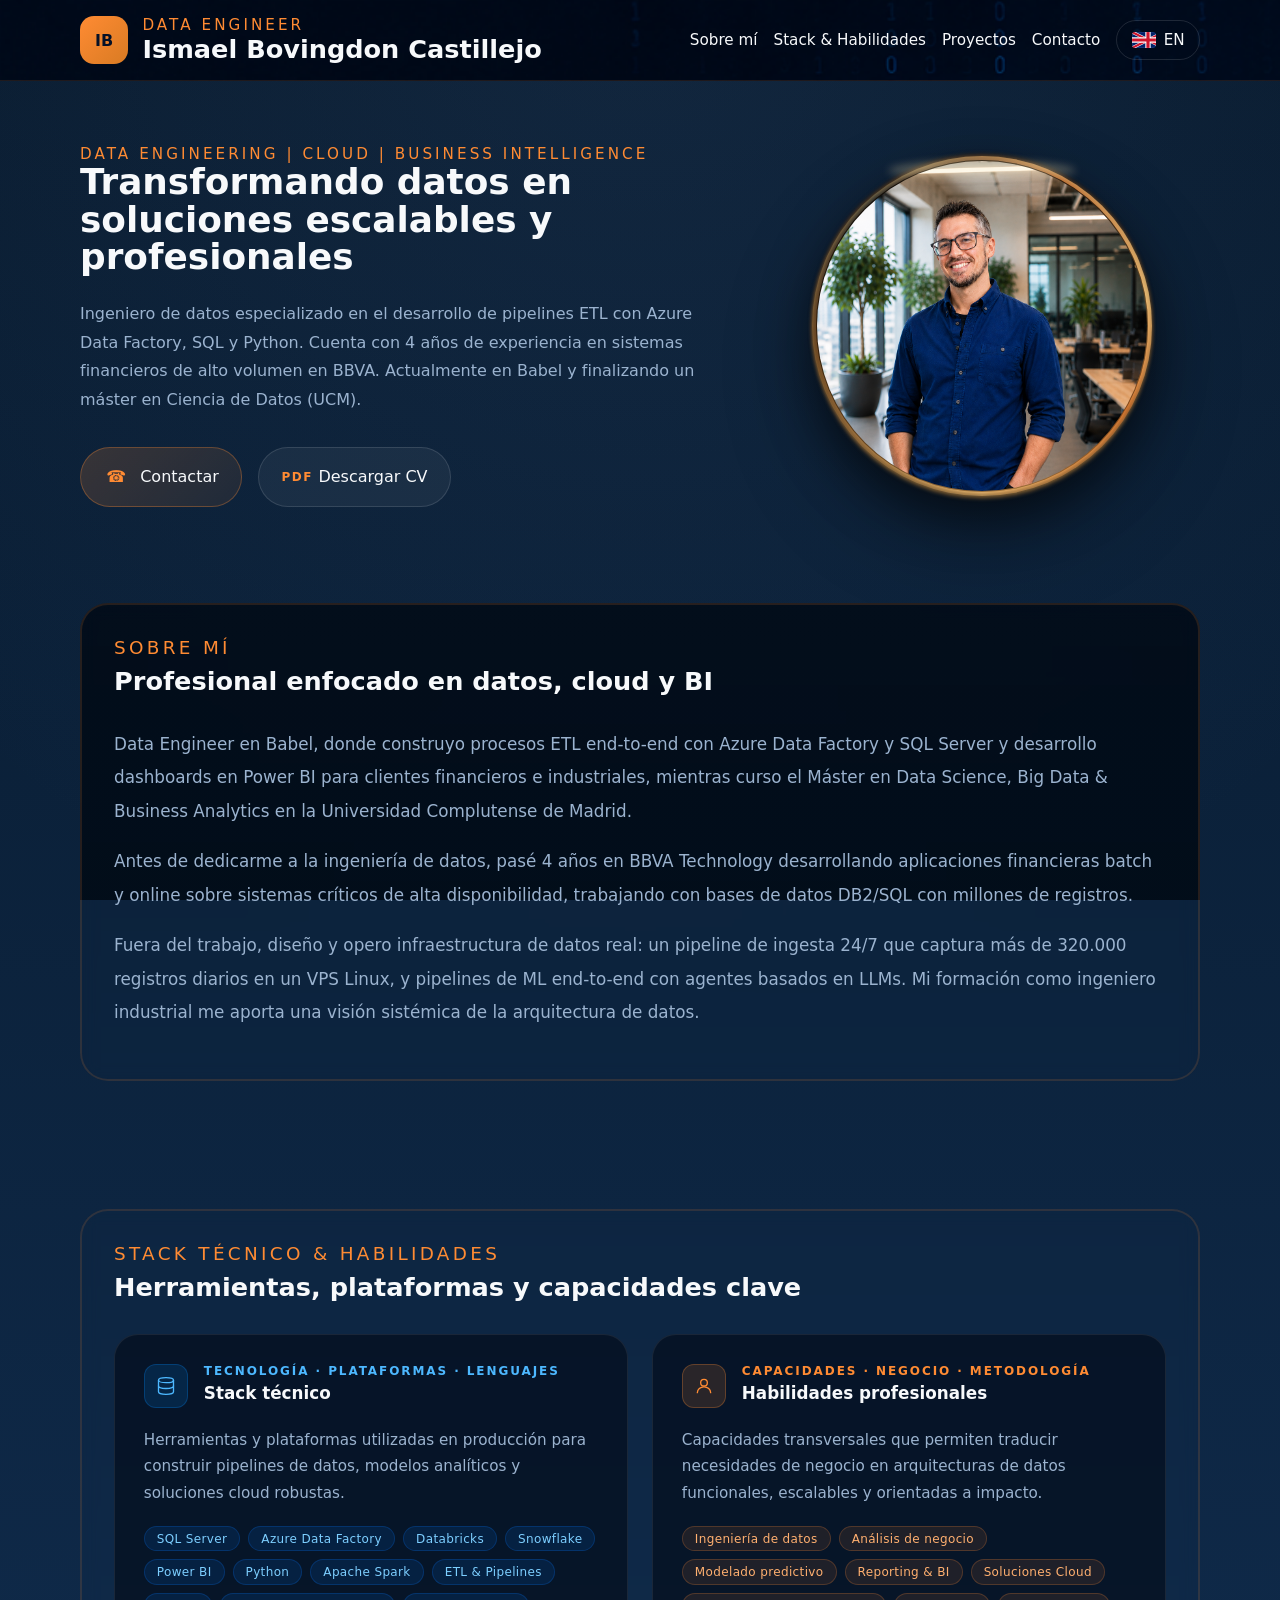
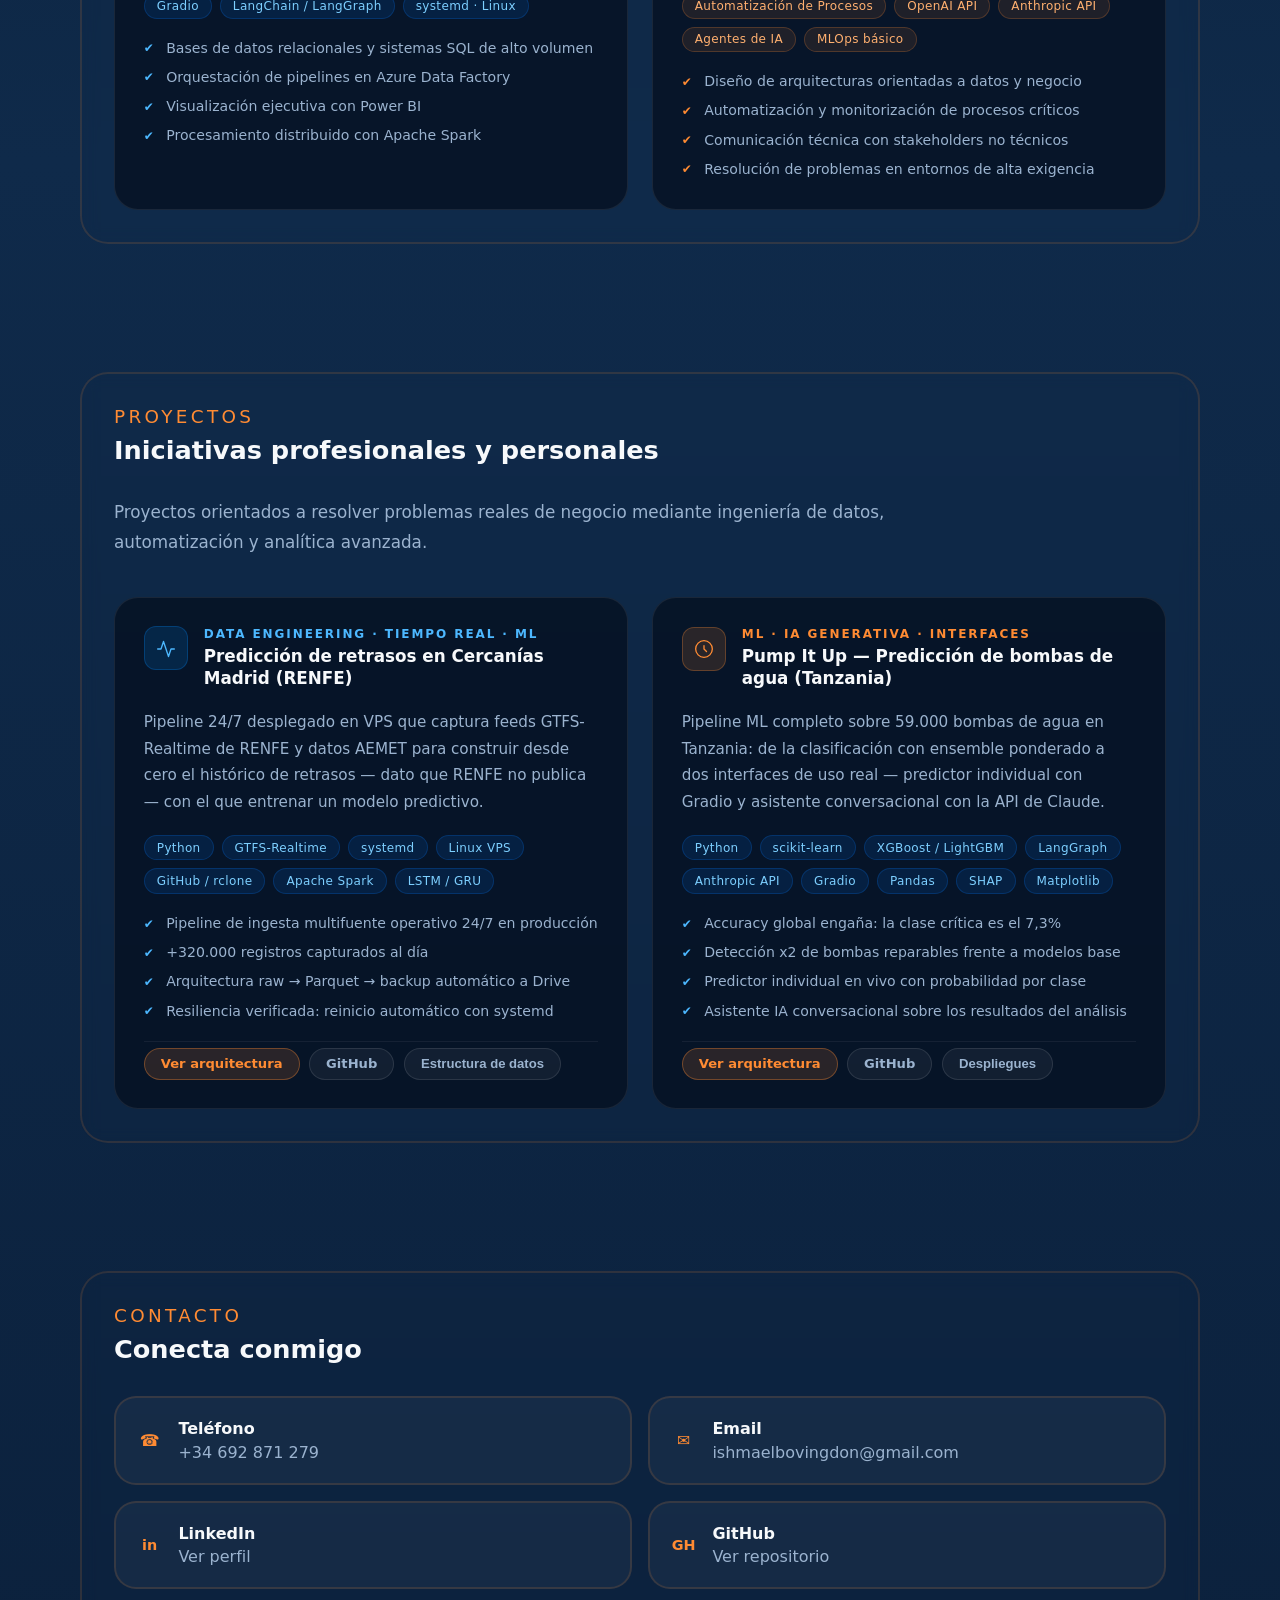
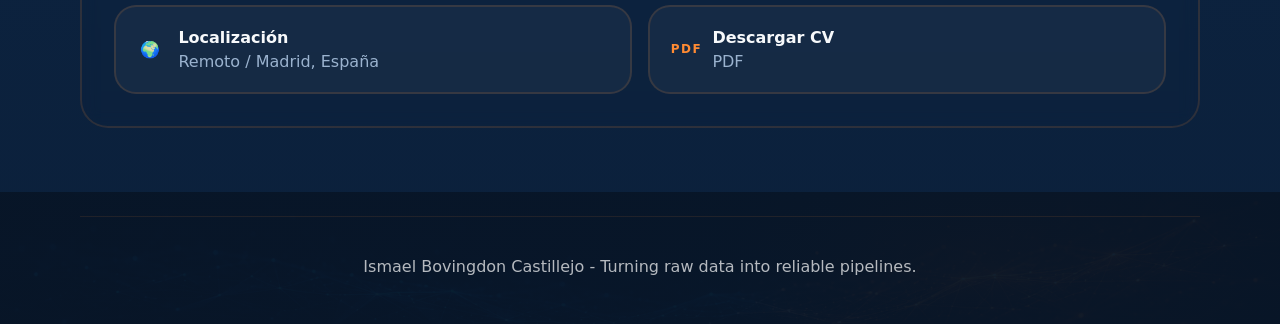
==== index.html @ 85895174 "Change job title from 'Junior Data Engineer' to 'Data Engineer'" ====
<!DOCTYPE html>
<html lang="es">
<head>
  <meta charset="UTF-8" />
  <meta name="viewport" content="width=device-width, initial-scale=1.0" />
  <title>Ismael Bovingdon Castillejo | Data Engineer</title>
  <link rel="stylesheet" href="styles.css" />
  <style>
    /* Modal deployment */
    .modal-overlay {
      display: none;
      position: fixed;
      inset: 0;
      z-index: 100;
      background: rgba(4, 17, 39, 0.88);
      backdrop-filter: blur(8px);
      -webkit-backdrop-filter: blur(8px);
      align-items: center;
      justify-content: center;
      padding: 1.5rem;
    }
    .modal-overlay.open { display: flex; }
    .modal-box {
      background: linear-gradient(145deg, #0c1a36, #112846);
      border: 1px solid rgba(255, 139, 51, 0.28);
      border-radius: 24px;
      padding: 2rem;
      max-width: 860px;
      width: 100%;
      max-height: 90vh;
      overflow-y: auto;
      position: relative;
      display: flex;
      flex-direction: column;
      gap: 1.4rem;
    }
    .modal-close {
      position: absolute;
      top: 1.2rem;
      right: 1.4rem;
      background: none;
      border: none;
      color: var(--muted);
      font-size: 1.5rem;
      cursor: pointer;
      line-height: 1;
      transition: color 0.2s;
    }
    .modal-close:hover { color: var(--accent); }
    .modal-title {
      font-size: 1.1rem;
      font-weight: 700;
      color: var(--text);
      padding-right: 2rem;
    }
    .modal-subtitle {
      font-size: 0.85rem;
      color: var(--accent);
      letter-spacing: 0.14em;
      text-transform: uppercase;
      margin-top: -0.8rem;
    }
    .modal-images {
      display: grid;
      grid-template-columns: 1fr 1fr;
      gap: 1rem;
    }
    .modal-images img {
      width: 100%;
      border-radius: 14px;
      border: 1px solid rgba(255, 255, 255, 0.08);
    }
    .modal-caption {
      font-size: 0.8rem;
      color: var(--muted);
      text-align: center;
      margin-top: 0.3rem;
    }
    .modal-pdf-frame {
      width: 100%;
      height: 72vh;
      border: 1px solid rgba(255, 255, 255, 0.08);
      border-radius: 14px;
      background: #0a1730;
    }
    .modal-pdf-actions {
      display: flex;
      justify-content: center;
      flex-wrap: wrap;
      gap: 1rem;
    }
    @media (max-width: 600px) {
      .modal-images { grid-template-columns: 1fr; }
      .modal-pdf-frame { height: 60vh; }
    }
  </style>
  <!-- Google tag (gtag.js) -->
  <script async src="https://www.googletagmanager.com/gtag/js?id=G-GRXR2Z2P9X"></script>
  <script>
    window.dataLayer = window.dataLayer || [];
    function gtag(){dataLayer.push(arguments);}
    gtag('js', new Date());

    gtag('config', 'G-GRXR2Z2P9X');
  </script>
</head>
<body>
  <header class="site-header">
    <div class="container header-inner">
      <div class="brand-group">
        <span class="brand-symbol">IB</span>
        <div>
          <p class="eyebrow">Data Engineer</p>
          <h1>Ismael Bovingdon Castillejo</h1>
        </div>
      </div>
      <nav class="main-nav" aria-label="Navegación principal">
        <a href="#about">Sobre mí</a>
        <a href="#skills">Stack & Habilidades</a>
        <a href="#projects">Proyectos</a>
        <a href="#contact">Contacto</a>
        <a class="lang-toggle" href="index-en.html" title="Versión en inglés">
          <span class="flag-icon" aria-hidden="true"></span>
          EN
        </a>
      </nav>
    </div>
  </header>

  <main>
    <section class="hero">
      <div class="container hero-grid">
        <div class="hero-copy">
          <p class="eyebrow">Data Engineering | Cloud | Business Intelligence </p>
          <h2>Transformando datos en soluciones escalables y profesionales</h2>
          <p class="hero-text">
            Ingeniero de datos especializado en el desarrollo de pipelines ETL con Azure Data Factory, SQL y Python. 
            Cuenta con 4 años de experiencia en sistemas financieros de alto volumen en BBVA. 
            Actualmente en Babel y finalizando un máster en Ciencia de Datos (UCM).
          </p>
          <div class="hero-actions">
            <a class="cta-button accent" href="#contact">
              <span class="icon-phone" aria-hidden="true"></span>
              Contactar
            </a>
            <a class="cta-button" href="assets/CV_Ismael_Bovingdon_ES.pdf" download>
              <span class="icon-pdf" aria-hidden="true"></span>
              Descargar CV
            </a>
          </div>
        </div>

        <div class="hero-visual">
          <div class="avatar-wrapper">
            <div class="avatar-frame">
              <img src="assets/profile.png" alt="Ismael Bovingdon" />
            </div>
          </div>
        </div>
      </div>
    </section>

    <section id="about" class="section about-section">
      <div class="container section-inner">
        <div class="section-heading">
          <span>Sobre mí</span>
          <h2>Profesional enfocado en datos, cloud y BI</h2>
        </div>
        <div class="about-copy">
          <p>Data Engineer en Babel, donde construyo procesos ETL end-to-end con Azure Data Factory y SQL Server y desarrollo dashboards en Power BI para clientes financieros e industriales, mientras curso el Máster en Data Science, Big Data & Business Analytics en la Universidad Complutense de Madrid.</p>
          <p>Antes de dedicarme a la ingeniería de datos, pasé 4 años en BBVA Technology desarrollando aplicaciones financieras batch y online sobre sistemas críticos de alta disponibilidad, trabajando con bases de datos DB2/SQL con millones de registros.</p>
          <p>Fuera del trabajo, diseño y opero infraestructura de datos real: un pipeline de ingesta 24/7 que captura más de 320.000 registros diarios en un VPS Linux, y pipelines de ML end-to-end con agentes basados en LLMs. Mi formación como ingeniero industrial me aporta una visión sistémica de la arquitectura de datos.</p>
        </div>
      </div>
    </section>

    <section id="skills" class="section skills-section">
      <div class="container section-inner">
        <div class="section-heading">
          <span>Stack técnico & Habilidades</span>
          <h2>Herramientas, plataformas y capacidades clave</h2>
        </div>

        <div class="project-cards-grid">

          <!-- Card Stack técnico -->
          <article class="project-card-enterprise">
            <div class="pce-glow pce-glow--blue"></div>
            <div class="pce-header">
              <div class="pce-icon" aria-hidden="true">
                <svg viewBox="0 0 24 24" fill="none" stroke="currentColor" stroke-width="1.6" stroke-linecap="round" stroke-linejoin="round">
                  <ellipse cx="12" cy="5" rx="9" ry="3"/><path d="M21 12c0 1.66-4 3-9 3s-9-1.34-9-3"/><path d="M3 5v14c0 1.66 4 3 9 3s9-1.34 9-3V5"/>
                </svg>
              </div>
              <div class="pce-meta">
                <span class="pce-category">Tecnología · Plataformas · Lenguajes</span>
                <h3 class="pce-title">Stack técnico</h3>
              </div>
            </div>
            <p class="pce-description">Herramientas y plataformas utilizadas en producción para construir pipelines de datos, modelos analíticos y soluciones cloud robustas.</p>
            <div class="pce-stack">
              <span>SQL Server</span>
              <span>Azure Data Factory</span>
              <span>Databricks</span>
              <span>Snowflake</span>
              <span>Power BI</span>
              <span>Python</span>
              <span>Apache Spark</span>
              <span>ETL & Pipelines</span>
              <span>Gradio</span>
              <span>LangChain / LangGraph</span>
              <span>systemd · Linux</span>
            </div>
            <ul class="pce-impact">
              <li>Bases de datos relacionales y sistemas SQL de alto volumen</li>
              <li>Orquestación de pipelines en Azure Data Factory</li>
              <li>Visualización ejecutiva con Power BI</li>
              <li>Procesamiento distribuido con Apache Spark</li>
            </ul>
          </article>

          <!-- Card Habilidades -->
          <article class="project-card-enterprise">
            <div class="pce-glow pce-glow--orange"></div>
            <div class="pce-header">
              <div class="pce-icon pce-icon--orange" aria-hidden="true">
                <svg viewBox="0 0 24 24" fill="none" stroke="currentColor" stroke-width="1.6" stroke-linecap="round" stroke-linejoin="round">
                  <circle cx="12" cy="8" r="4"/><path d="M4 20c0-4 3.6-7 8-7s8 3 8 7"/>
                </svg>
              </div>
              <div class="pce-meta">
                <span class="pce-category pce-category--orange">Capacidades · Negocio · Metodología</span>
                <h3 class="pce-title">Habilidades profesionales</h3>
              </div>
            </div>
            <p class="pce-description">Capacidades transversales que permiten traducir necesidades de negocio en arquitecturas de datos funcionales, escalables y orientadas a impacto.</p>
            <div class="pce-stack pce-stack--orange">
              <span>Ingeniería de datos</span>
              <span>Análisis de negocio</span>
              <span>Modelado predictivo</span>
              <span>Reporting & BI</span>
              <span>Soluciones Cloud</span>
              <span>Automatización de Procesos</span>
              <span>OpenAI API</span>
              <span>Anthropic API</span>
              <span>Agentes de IA</span>
              <span>MLOps básico</span>
            </div>
            <ul class="pce-impact pce-impact--orange">
              <li>Diseño de arquitecturas orientadas a datos y negocio</li>
              <li>Automatización y monitorización de procesos críticos</li>
              <li>Comunicación técnica con stakeholders no técnicos</li>
              <li>Resolución de problemas en entornos de alta exigencia</li>
            </ul>
          </article>

        </div>
      </div>
    </section>

    <section id="projects" class="section projects-section">
      <div class="container section-inner">
        <div class="section-heading">
          <span>Proyectos</span>
          <h2>Iniciativas profesionales y personales</h2>
        </div>
        <p class="projects-narrative">Proyectos orientados a resolver problemas reales de negocio mediante ingeniería de datos, automatización y analítica avanzada.</p>

        <div class="project-cards-grid">

          <!-- Card 1 — TFM Cercanías RENFE -->
          <article class="project-card-enterprise">
            <div class="pce-glow pce-glow--blue"></div>
            <div class="pce-header">
              <div class="pce-icon" aria-hidden="true">
                <svg viewBox="0 0 24 24" fill="none" stroke="currentColor" stroke-width="1.6" stroke-linecap="round" stroke-linejoin="round">
                  <polyline points="22 12 18 12 15 21 9 3 6 12 2 12"/>
                </svg>
              </div>
              <div class="pce-meta">
                <span class="pce-category">Data Engineering · Tiempo Real · ML</span>
                <h3 class="pce-title">Predicción de retrasos en Cercanías Madrid (RENFE)</h3>
              </div>
            </div>
            <p class="pce-description">Pipeline 24/7 desplegado en VPS que captura feeds GTFS-Realtime de RENFE y datos AEMET para construir desde cero el histórico de retrasos — dato que RENFE no publica — con el que entrenar un modelo predictivo.</p>
            <div class="pce-stack">
              <span>Python</span>
              <span>GTFS-Realtime</span>
              <span>systemd</span>
              <span>Linux VPS</span>
              <span>GitHub / rclone</span>
              <span>Apache Spark</span>
              <span>LSTM / GRU</span>
            </div>
            <ul class="pce-impact">
              <li>Pipeline de ingesta multifuente operativo 24/7 en producción</li>
              <li>+320.000 registros capturados al día</li>
              <li>Arquitectura raw → Parquet → backup automático a Drive</li>
              <li>Resiliencia verificada: reinicio automático con systemd</li>
            </ul>
            <div class="pce-actions">
              <a class="pce-btn pce-btn--primary" href="https://github.com/I-Bovingdon/Renfe-delay-prediction-pipeline/blob/main/README.md" target="_blank" rel="noopener">Ver arquitectura</a>
              <a class="pce-btn" href="https://github.com/I-Bovingdon/Renfe-delay-prediction-pipeline" target="_blank" rel="noopener">GitHub</a>
              <button class="pce-btn" onclick="document.getElementById('modal-renfe-pdf').classList.add('open')">Estructura de datos</button>
            </div>
          </article>

          <!-- Card 2 — Pump It Up -->
          <article class="project-card-enterprise">
            <div class="pce-glow pce-glow--orange"></div>
            <div class="pce-header">
              <div class="pce-icon pce-icon--orange" aria-hidden="true">
                <svg viewBox="0 0 24 24" fill="none" stroke="currentColor" stroke-width="1.6" stroke-linecap="round" stroke-linejoin="round">
                  <path d="M12 2a10 10 0 1 0 0 20A10 10 0 0 0 12 2z"/><path d="M12 8v4l3 3"/>
                </svg>
              </div>
              <div class="pce-meta">
                <span class="pce-category pce-category--orange">ML · IA Generativa · Interfaces</span>
                <h3 class="pce-title">Pump It Up — Predicción de bombas de agua (Tanzania)</h3>
              </div>
            </div>
            <p class="pce-description">Pipeline ML completo sobre 59.000 bombas de agua en Tanzania: de la clasificación con ensemble ponderado a dos interfaces de uso real — predictor individual con Gradio y asistente conversacional con la API de Claude.</p>
            <div class="pce-stack">
              <span>Python</span>
              <span>scikit-learn</span>
              <span>XGBoost / LightGBM</span>
              <span>LangGraph</span>
              <span>Anthropic API</span>
              <span>Gradio</span>
              <span>Pandas</span>
              <span>SHAP</span>
              <span>Matplotlib</span>
            </div>
            <ul class="pce-impact">
              <li>Accuracy global engaña: la clase crítica es el 7,3%</li>
              <li>Detección x2 de bombas reparables frente a modelos base</li>
              <li>Predictor individual en vivo con probabilidad por clase</li>
              <li>Asistente IA conversacional sobre los resultados del análisis</li>
            </ul>
            <div class="pce-actions">
              <a class="pce-btn pce-btn--primary" href="https://github.com/I-Bovingdon/MachineLearning_Pipeline_WaterInfrastructure_Agentic_EDA/blob/main/README.md" target="_blank" rel="noopener">Ver arquitectura</a>
              <a class="pce-btn" href="https://github.com/I-Bovingdon/MachineLearning_Pipeline_WaterInfrastructure_Agentic_EDA" target="_blank" rel="noopener">GitHub</a>
              <button class="pce-btn" onclick="document.getElementById('modal-pumpitup').classList.add('open')">Despliegues</button>
            </div>
          </article>

        </div>
      </div>
    </section>

    <section id="contact" class="section contact-section">
      <div class="container section-inner">
        <div class="section-heading">
          <span>Contacto</span>
          <h2>Conecta conmigo</h2>
        </div>
        <div class="contact-grid">
          <a class="contact-card" href="tel:+34692871279">
            <span class="icon-phone"></span>
            <div>
              <h3>Teléfono</h3>
              <p>+34 692 871 279</p>
            </div>
          </a>
          <a class="contact-card" href="mailto:ishmaelbovingdon@gmail.com">
            <span class="icon-mail"></span>
            <div>
              <h3>Email</h3>
              <p>ishmaelbovingdon@gmail.com</p>
            </div>
          </a>
          <a class="contact-card" href="https://www.linkedin.com/in/ismael-bovingdon-castillejo-6a775074/" target="_blank" rel="noopener noreferrer">
            <span class="icon-linkedin"></span>
            <div>
              <h3>LinkedIn</h3>
              <p>Ver perfil</p>
            </div>
          </a>
          <a class="contact-card" href="https://github.com/I-Bovingdon" target="_blank" rel="noopener noreferrer">
            <span class="icon-github"></span>
            <div>
              <h3>GitHub</h3>
              <p>Ver repositorio</p>
            </div>
          </a>
          <div class="contact-card location-card" role="button" aria-label="Remoto, Madrid, España">
            <span class="icon-location"></span>
            <div>
              <h3>Localización</h3>
              <p>Remoto / Madrid, España</p>
            </div>
          </div>
          <a class="contact-card" href="assets/CV_Ismael_Bovingdon_ES.pdf" download>
            <span class="icon-pdf"></span>
            <div>
              <h3>Descargar CV</h3>
              <p>PDF</p>
            </div>
          </a>
        </div>
      </div>
    </section>
  </main>

  <footer class="site-footer">
    <div class="container footer-inner">
      <p>Ismael Bovingdon Castillejo - Turning raw data into reliable pipelines.</p>
    </div>
  </footer>

  <!-- Modal: Pump It Up Deployment -->
  <div id="modal-pumpitup" class="modal-overlay" role="dialog" aria-modal="true" aria-label="Deployment — Pump It Up">
    <div class="modal-box">
      <button class="modal-close" onclick="document.getElementById('modal-pumpitup').classList.remove('open')" aria-label="Cerrar">×</button>
      <p class="modal-subtitle">ML · IA Generativa · Interfaces</p>
      <p class="modal-title">Pump It Up — Interfaces desplegadas</p>
      <div class="modal-images">
        <div>
          <img
            src="https://raw.githubusercontent.com/I-Bovingdon/MachineLearning_Pipeline_WaterInfrastructure_Agentic_EDA/main/05_images/EDA&Predictor.png"
            alt="Annex B — EDA Explorer & Individual Predictor (Gradio)"
          />
          <p class="modal-caption">Annex B — Explorador EDA y predictor individual con Gradio</p>
        </div>
        <div>
          <img
            src="https://raw.githubusercontent.com/I-Bovingdon/MachineLearning_Pipeline_WaterInfrastructure_Agentic_EDA/main/05_images/LLM-Assistant.png"
            alt="Annex C — Asistente conversacional IA (Claude API)"
          />
          <p class="modal-caption">Annex C — Asistente conversacional IA con API de Claude</p>
        </div>
      </div>
    </div>
  </div>

  <!-- Modal: RENFE Estructura de datos (PDF) -->
  <div id="modal-renfe-pdf" class="modal-overlay" role="dialog" aria-modal="true" aria-label="Estructura de datos — TFM Cercanías">
    <div class="modal-box">
      <button class="modal-close" onclick="document.getElementById('modal-renfe-pdf').classList.remove('open')" aria-label="Cerrar">×</button>
      <p class="modal-subtitle">Data Engineering · Real-time · ML</p>
      <p class="modal-title">TFM Cercanías — Estructura de datos del pipeline de captura</p>
      <iframe class="modal-pdf-frame" src="assets/Estructura_Datos_TFM_Cercanias.pdf#view=FitH" title="Estructura de datos — TFM Cercanías (PDF)" loading="lazy"></iframe>
      <div class="modal-pdf-actions">
        <a class="pce-btn" href="assets/Estructura_Datos_TFM_Cercanias.pdf" target="_blank" rel="noopener">Abrir en pestaña nueva</a>
        <a class="pce-btn" href="https://github.com/I-Bovingdon/Renfe-delay-prediction-pipeline/blob/main/Estructura_Datos_TFM_Cercanias.pdf" target="_blank" rel="noopener">Ver en GitHub</a>
      </div>
    </div>
  </div>

  <script>
    // Cerrar cualquier modal al hacer clic fuera del box
    document.querySelectorAll('.modal-overlay').forEach(function(overlay) {
      overlay.addEventListener('click', function(e) {
        if (e.target === overlay) overlay.classList.remove('open');
      });
    });
    // Cerrar modales con Escape
    document.addEventListener('keydown', function(e) {
      if (e.key === 'Escape') {
        document.querySelectorAll('.modal-overlay.open').forEach(function(o) { o.classList.remove('open'); });
      }
    });

    const accordionHeaders = document.querySelectorAll('.accordion-header');
    accordionHeaders.forEach((header) => {
      header.addEventListener('click', () => {
        const expanded = header.getAttribute('aria-expanded') === 'true';
        accordionHeaders.forEach((item) => {
          item.setAttribute('aria-expanded', 'false');
          item.nextElementSibling.style.maxHeight = null;
        });
        if (!expanded) {
          header.setAttribute('aria-expanded', 'true');
          const panel = header.nextElementSibling;
          panel.style.maxHeight = panel.scrollHeight + 'px';
        }
      });
    });
  </script>
</body>
</html>
---- styles.css ----
:root {
  --bg: #041127;
  --surface: #0c1a36;
  --surface-soft: #112846;
  --surface-light: #1b3563;
  --accent: #ff8b33;
  --accent-soft: rgba(255, 139, 51, 0.18);
  --text: #f7f9fb;
  --muted: #9bb3cf;
}

* {
  box-sizing: border-box;
}

html {
  scroll-behavior: smooth;
}

body {
  margin: 0;
  font-family: Inter, system-ui, -apple-system, BlinkMacSystemFont, 'Segoe UI', sans-serif;
  background: radial-gradient(circle at top, rgba(68, 100, 145, 0.16), transparent 28%),
    linear-gradient(180deg, #081a2d 0%, #0f2a4a 50%, #0b203b 100%);
  color: var(--text);
}

img {
  display: block;
  max-width: 100%;
}

.container {
  width: min(1120px, calc(100% - 2rem));
  margin: 0 auto;
}

.site-header {
  position: sticky;
  top: 0;
  z-index: 20;
  background-color: rgba(8, 22, 40, 0.88);
  background-image: url("assets/header.png");
  background-size: cover;
  background-position: center;
  background-attachment: fixed;
  backdrop-filter: blur(10px);
  border-bottom: 1px solid rgba(255, 139, 51, 0.12);
}

.header-inner {
  display: flex;
  align-items: center;
  justify-content: space-between;
  gap: 1rem;
  padding: 1rem 0;
}

.brand-group {
  display: flex;
  align-items: center;
  gap: 0.9rem;
}

.brand-symbol {
  width: 48px;
  height: 48px;
  display: grid;
  place-items: center;
  border-radius: 14px;
  background: linear-gradient(135deg, var(--accent), #d97b23);
  font-weight: 800;
  color: #041127;
}

.eyebrow {
  margin: 0;
  letter-spacing: 0.2em;
  text-transform: uppercase;
  color: var(--accent);
  font-size: 0.95rem;
}

h1,
h2,
h3 {
  margin: 0;
}

h1 {
  font-size: clamp(1.4rem, 2vw, 2rem);
}

.main-nav {
  display: flex;
  flex-wrap: wrap;
  align-items: center;
  gap: 1rem;
}

.main-nav a {
  color: var(--text);
  text-decoration: none;
  font-size: 0.95rem;
  transition: color 0.25s ease;
}

.main-nav a:hover,
.main-nav a:focus-visible {
  color: var(--accent);
}

.lang-toggle {
  display: inline-flex;
  align-items: center;
  gap: 0.5rem;
  border: 1px solid rgba(255, 255, 255, 0.12);
  padding: 0.6rem 0.9rem;
  border-radius: 999px;
}

.flag-icon {
  width: 24px;
  height: 16px;
  display: inline-block;
  background: #012169;
  background-image: url("data:image/svg+xml,%3Csvg xmlns='http://www.w3.org/2000/svg' viewBox='0 0 60 30'%3E%3Crect width='60' height='30' fill='%23012169'/%3E%3Cpath d='M0 0 L60 30 M60 0 L0 30' stroke='%23fff' stroke-width='6'/%3E%3Cpath d='M0 0 L60 30 M60 0 L0 30' stroke='%23cf142b' stroke-width='4'/%3E%3Cpath d='M30 0 L30 30 M0 15 L60 15' stroke='%23fff' stroke-width='10'/%3E%3Cpath d='M30 0 L30 30 M0 15 L60 15' stroke='%23cf142b' stroke-width='6'/%3E%3C/svg%3E");
  background-size: cover;
  border-radius: 3px;
  box-shadow: inset 0 0 0 1px rgba(255, 255, 255, 0.08);
}

/* Bandera española — usada en index-en.html */
.flag-icon--es {
  background-color: #c60b1e;
  background-image: url("data:image/svg+xml,%3Csvg xmlns='http://www.w3.org/2000/svg' viewBox='0 0 60 30'%3E%3Crect width='60' height='30' fill='%23c60b1e'/%3E%3Crect y='7.5' width='60' height='15' fill='%23f1bf00'/%3E%3C/svg%3E");
}

.hero {
  padding: 4rem 0 2rem;
}

.hero-grid {
  display: grid;
  grid-template-columns: 1.2fr 0.8fr;
  gap: 2rem;
  align-items: center;
}

.hero-copy h2 {
  font-size: clamp(1.8rem, 2.8vw, 2.7rem);
  line-height: 1.05;
}

.hero-text {
  max-width: 620px;
  margin: 1.5rem 0 2rem;
  line-height: 1.8;
  color: var(--muted);
}

.hero-actions {
  display: flex;
  flex-wrap: wrap;
  gap: 1rem;
}

.cta-button {
  display: inline-flex;
  align-items: center;
  gap: 0.7rem;
  padding: 1rem 1.4rem;
  border-radius: 999px;
  text-decoration: none;
  color: var(--text);
  background: rgba(255, 255, 255, 0.05);
  border: 1px solid rgba(255, 255, 255, 0.12);
  transition: transform 0.2s ease, box-shadow 0.2s ease, background 0.2s ease;
}

.cta-button:hover,
.cta-button:focus-visible {
  transform: translateY(-2px);
  box-shadow: 0 16px 30px rgba(255, 139, 51, 0.18);
  background: rgba(255, 139, 51, 0.14);
}

.cta-button.accent {
  background: linear-gradient(135deg, rgba(255, 139, 51, 0.18), rgba(255, 139, 51, 0.08));
  border-color: rgba(255, 139, 51, 0.3);
}

.icon-phone,
.icon-pdf,
.icon-mail,
.icon-linkedin,
.icon-github,
.icon-location {
  display: inline-grid;
  place-items: center;
  width: 1.6rem;
  height: 1.6rem;
  color: var(--accent);
  flex-shrink: 0;
}

.icon-phone::before {
  content: '\260E';
}

.icon-pdf::before {
  content: 'PDF';
  font-size: 0.75rem;
  letter-spacing: 0.12em;
  font-weight: 700;
}

.icon-mail::before {
  content: '\2709';
}

.icon-linkedin::before {
  content: 'in';
  font-weight: 700;
  font-size: 0.9rem;
}

.icon-github::before {
  content: 'GH';
  font-size: 0.9rem;
  font-weight: 700;
  display: grid;
  place-items: center;
}

.icon-location::before {
  content: '\1F30D';
}

.hero-visual {
  display: flex;
  justify-content: center;
  align-items: center;
}

/* Wrapper que porta el marco con relieve */
.avatar-wrapper {
  position: relative;
  width: 340px;
  height: 340px;
  border-radius: 50%;
  flex-shrink: 0;

  /* Anillo exterior con gradiente que simula la luz incidente */
  background: conic-gradient(
    from 120deg,
    rgba(255, 139, 51, 0.85) 0deg,
    rgba(255, 200, 120, 0.95) 60deg,
    rgba(180, 100, 20, 0.6) 140deg,
    rgba(80, 50, 10, 0.4) 200deg,
    rgba(255, 139, 51, 0.7) 270deg,
    rgba(255, 200, 120, 0.9) 320deg,
    rgba(255, 139, 51, 0.85) 360deg
  );
  padding: 5px;

  /* Sombras en capas: elevación + oclusión ambiental */
  box-shadow:
    0 2px 4px rgba(255, 180, 80, 0.5),          /* luz superior — highlight */
    0 -2px 4px rgba(80, 40, 5, 0.6),            /* sombra inferior del anillo */
    0 20px 50px rgba(0, 0, 0, 0.55),            /* sombra de elevación */
    0 40px 90px rgba(0, 0, 0, 0.3),             /* sombra difusa larga */
    inset 0 2px 4px rgba(255, 220, 140, 0.4),   /* brillo interior superior */
    inset 0 -2px 4px rgba(40, 20, 0, 0.5);      /* profundidad interior inferior */
}

/* Segundo anillo interior oscuro — crea la sensación de surco/bisel */
.avatar-wrapper::before {
  content: '';
  position: absolute;
  inset: 4px;
  border-radius: 50%;
  background: linear-gradient(145deg, rgba(20, 10, 0, 0.7), rgba(60, 30, 5, 0.3));
  box-shadow:
    inset 0 3px 6px rgba(0, 0, 0, 0.7),
    inset 0 -2px 4px rgba(255, 160, 60, 0.15);
  z-index: 1;
  pointer-events: none;
}

/* Destello especular en la parte superior del anillo */
.avatar-wrapper::after {
  content: '';
  position: absolute;
  top: 6px;
  left: 50%;
  transform: translateX(-50%);
  width: 55%;
  height: 18px;
  border-radius: 50%;
  background: linear-gradient(180deg, rgba(255, 235, 180, 0.55), transparent);
  filter: blur(4px);
  z-index: 3;
  pointer-events: none;
}

/* El contenedor real de la foto */
.avatar-frame {
  width: 100%;
  height: 100%;
  border-radius: 50%;
  overflow: hidden;
  position: relative;
  z-index: 2;
}

.avatar-frame img {
  width: 100%;
  height: 100%;
  object-fit: cover;
  object-position: center;
  display: block;
}

.section {
  padding: 4rem 0;
}

.section-heading {
  display: grid;
  gap: 0.5rem;
  margin-bottom: 2rem;
}

.section-heading span {
  display: inline-block;
  color: var(--accent);
  letter-spacing: 0.18em;
  text-transform: uppercase;
  font-size: 1.15rem;
}

.section-heading h2 {
  font-size: clamp(1.5rem, 2vw, 2.1rem);
}

.section-inner {
  background-color: rgba(255, 255, 255, 0.03);
  border: 2px solid rgba(255, 139, 51, 0.14);
  border-radius: 28px;
  padding: 2rem;
}

/* Fondos específicos para secciones */
#about .section-inner {
  background-color: transparent;
  background-image: linear-gradient(rgba(2,12,24,0.85), rgba(2,12,24,0.94)), url("assets/about.png");
  background-size: cover;
  background-position: center right;
  background-attachment: fixed;
}

#skills .section-inner {
  background-color: transparent;
  background-image: linear-gradient(rgba(2,12,24,0.8), rgba(2,12,24,0.88)), url("assets/skills.png");
  background-size: cover;
  background-position: center left;
  background-attachment: fixed;
}

#projects .section-inner {
  background-color: transparent;
  background-image: linear-gradient(rgba(2,12,24,0.8), rgba(2,12,24,0.88)), url("assets/projects.png");
  background-size: cover;
  background-position: center right;
  background-attachment: fixed;
}

#contact .section-inner {
  background-color: transparent;
  background-image: linear-gradient(rgba(2,12,24,0.75), rgba(2,12,24,0.85)), url("assets/footer.png");
  background-size: cover;
  background-position: center right;
  background-attachment: fixed;
  color: var(--text);
}

.about-copy p {
  font-size: 1.05rem;
  line-height: 2;
  color: var(--muted);
  margin-top: 1rem;
}

.accordion-group {
  display: grid;
  gap: 1.2rem;
}

.accordion-card {
  background: rgba(2, 12, 24, 0.9);
  border: 2px solid rgba(255, 139, 51, 0.16);
  border-radius: 20px;
  overflow: hidden;
}

.accordion-header {
  width: 100%;
  text-align: left;
  padding: 1.4rem 1.5rem;
  font-size: 1rem;
  font-weight: 700;
  background: linear-gradient(180deg, rgba(255, 255, 255, 0.02), rgba(255, 255, 255, 0));
  color: var(--text);
  border: none;
  cursor: pointer;
  display: flex;
  justify-content: space-between;
  align-items: center;
  gap: 1rem;
}

.accordion-header::after {
  content: '+';
  font-size: 1.3rem;
  color: var(--accent);
  transition: transform 0.25s ease;
}

.accordion-header[aria-expanded='true']::after {
  transform: rotate(45deg);
}

.accordion-content {
  max-height: 0;
  overflow: hidden;
  transition: max-height 0.35s ease;
  padding: 0 1.5rem;
}

.accordion-content p {
  font-size: 1.05rem;
  line-height: 1.8;
  color: var(--muted);
  margin: 1rem 0 0;
}

.accordion-content ul {
  list-style: none;
  padding: 1rem 0 1.5rem;
  margin: 0;
  display: grid;
  gap: 0.9rem;
}

.accordion-content li {
  position: relative;
  padding-left: 1.5rem;
  color: var(--muted);
}

.accordion-content li::before {
  content: '';
  position: absolute;
  left: 0;
  top: 0.7rem;
  width: 0.5rem;
  height: 0.5rem;
  border-radius: 50%;
  background: var(--accent);
}

.project-preview {
  display: grid;
  gap: 1rem;
  padding: 1rem 0 1.5rem;
}

.project-image {
  min-height: 180px;
  border-radius: 18px;
  background: linear-gradient(135deg, rgba(255, 139, 51, 0.12), rgba(3, 16, 39, 0.96));
  border: 1px solid rgba(255, 255, 255, 0.08);
  display: grid;
  place-items: center;
  color: rgba(255, 255, 255, 0.42);
  font-size: 0.95rem;
}

.contact-grid {
  display: grid;
  grid-template-columns: repeat(2, minmax(0, 1fr));
  gap: 1rem;
}

.contact-card {
  display: flex;
  gap: 1rem;
  align-items: center;
  padding: 1.3rem;
  border-radius: 22px;
  background: rgba(255, 255, 255, 0.04);
  border: 2px solid rgba(255, 139, 51, 0.14);
  color: var(--text);
  text-decoration: none;
  transition: transform 0.2s ease, background 0.2s ease, box-shadow 0.15s ease;
}

.contact-card:hover,
.contact-card:focus-visible {
  transform: translateY(-2px);
  background: rgba(255, 139, 51, 0.12);
}

.contact-card h3 {
  margin-bottom: 0.3rem;
  font-size: 1rem;
}

.contact-card p {
  margin: 0;
  color: var(--muted);
}

.location-card {
  cursor: default;
}

.site-footer {
  padding: 1.5rem 0 2rem;
  background-image: linear-gradient(rgba(8, 22, 40, 0.96), rgba(8, 22, 40, 0.96)), url("assets/footer.png");
  background-size: cover;
  background-position: center;
}

.footer-inner {
  border-top: 1px solid rgba(255, 139, 51, 0.1);
  padding-top: 1.5rem;
  color: rgba(255, 255, 255, 0.7);
  text-align: center;
}

/* ── Glassmorphism upgrade para section-inner ── */
.section-inner {
  background-color: rgba(255, 255, 255, 0.03);
  border: 2px solid rgba(255, 139, 51, 0.14);
  border-radius: 28px;
  padding: 2rem;
  backdrop-filter: blur(8px);
  -webkit-backdrop-filter: blur(8px);
}

/* ── Projects narrative ── */
.projects-narrative {
  color: var(--muted);
  font-size: 1.05rem;
  line-height: 1.8;
  margin: 0 0 2.5rem;
  max-width: 860px;
}

/* ── Project cards grid ── */
.project-cards-grid {
  display: grid;
  grid-template-columns: repeat(2, 1fr);
  gap: 1.5rem;
}

/* ── Enterprise project card ── */
.project-card-enterprise {
  position: relative;
  background: rgba(5, 15, 30, 0.72);
  backdrop-filter: blur(12px);
  -webkit-backdrop-filter: blur(12px);
  border: 1px solid rgba(255, 255, 255, 0.08);
  border-radius: 24px;
  padding: 1.8rem;
  display: flex;
  flex-direction: column;
  gap: 1.2rem;
  overflow: hidden;
  transition: transform 0.35s ease, box-shadow 0.35s ease, border-color 0.35s ease;
  cursor: default;
}

.project-card-enterprise:hover {
  transform: translateY(-6px);
  box-shadow: 0 0 40px rgba(0, 140, 255, 0.18), 0 24px 60px rgba(0, 0, 0, 0.45);
  border-color: rgba(255, 139, 51, 0.4);
}

/* Glow de fondo */
.pce-glow {
  position: absolute;
  width: 260px;
  height: 260px;
  border-radius: 50%;
  pointer-events: none;
  opacity: 0;
  transition: opacity 0.4s ease;
  top: -80px;
  right: -80px;
  filter: blur(60px);
}

.project-card-enterprise:hover .pce-glow {
  opacity: 1;
}

.pce-glow--blue  { background: radial-gradient(circle, rgba(0,140,255,0.25), transparent 70%); }
.pce-glow--orange { background: radial-gradient(circle, rgba(255,139,51,0.22), transparent 70%); }

/* Header: icono + meta */
.pce-header {
  display: flex;
  gap: 1rem;
  align-items: flex-start;
}

.pce-icon {
  flex-shrink: 0;
  width: 44px;
  height: 44px;
  border-radius: 12px;
  background: rgba(0, 140, 255, 0.15);
  border: 1px solid rgba(0, 140, 255, 0.25);
  display: grid;
  place-items: center;
  color: #4db8ff;
  transition: background 0.3s ease, box-shadow 0.3s ease;
}

.pce-icon svg {
  width: 20px;
  height: 20px;
}

.project-card-enterprise:hover .pce-icon {
  background: rgba(0, 140, 255, 0.25);
  box-shadow: 0 0 14px rgba(0, 140, 255, 0.35);
}

.pce-icon--orange {
  background: rgba(255, 139, 51, 0.14);
  border-color: rgba(255, 139, 51, 0.28);
  color: var(--accent);
}

.project-card-enterprise:hover .pce-icon--orange {
  background: rgba(255, 139, 51, 0.24);
  box-shadow: 0 0 14px rgba(255, 139, 51, 0.3);
}

.pce-meta {
  display: flex;
  flex-direction: column;
  gap: 0.35rem;
}

.pce-category {
  font-size: 0.75rem;
  letter-spacing: 0.16em;
  text-transform: uppercase;
  color: #4db8ff;
  font-weight: 600;
}

.pce-category--orange { color: var(--accent); }

.pce-title {
  font-size: 1.05rem;
  font-weight: 700;
  line-height: 1.3;
  color: var(--text);
  margin: 0;
}

/* Description */
.pce-description {
  font-size: 0.95rem;
  line-height: 1.75;
  color: var(--muted);
  margin: 0;
}

/* Stack tags */
.pce-stack {
  display: flex;
  flex-wrap: wrap;
  gap: 0.5rem;
}

.pce-stack span {
  font-size: 0.75rem;
  padding: 0.3rem 0.75rem;
  border-radius: 999px;
  background: rgba(0, 120, 255, 0.12);
  border: 1px solid rgba(0, 120, 255, 0.22);
  color: #7dcfff;
  font-weight: 500;
  letter-spacing: 0.03em;
  transition: background 0.25s ease, border-color 0.25s ease;
}

.project-card-enterprise:hover .pce-stack span {
  background: rgba(0, 120, 255, 0.2);
  border-color: rgba(0, 120, 255, 0.38);
}

/* Impact list */
.pce-impact {
  list-style: none;
  margin: 0;
  padding: 0;
  display: grid;
  gap: 0.5rem;
}

.pce-impact li {
  font-size: 0.88rem;
  color: var(--muted);
  padding-left: 1.4rem;
  position: relative;
  line-height: 1.5;
}

.pce-impact li::before {
  content: '✔';
  position: absolute;
  left: 0;
  color: #4db8ff;
  font-size: 0.75rem;
  top: 0.1rem;
}

/* Action buttons */
.pce-actions {
  display: flex;
  flex-wrap: wrap;
  gap: 0.6rem;
  margin-top: auto;
  padding-top: 0.4rem;
  border-top: 1px solid rgba(255, 255, 255, 0.06);
}

.pce-btn {
  display: inline-flex;
  align-items: center;
  gap: 0.4rem;
  padding: 0.45rem 1rem;
  border-radius: 999px;
  font-size: 0.82rem;
  font-weight: 600;
  text-decoration: none;
  color: var(--muted);
  background: rgba(255, 255, 255, 0.05);
  border: 1px solid rgba(255, 255, 255, 0.1);
  transition: background 0.2s ease, color 0.2s ease, border-color 0.2s ease, box-shadow 0.2s ease;
  cursor: pointer;
}

.pce-btn:hover {
  background: rgba(255, 255, 255, 0.1);
  color: var(--text);
  border-color: rgba(255, 255, 255, 0.2);
}

.pce-btn--primary {
  background: rgba(255, 139, 51, 0.14);
  border-color: rgba(255, 139, 51, 0.35);
  color: var(--accent);
}

.pce-btn--primary:hover {
  background: rgba(255, 139, 51, 0.26);
  box-shadow: 0 0 18px rgba(255, 139, 51, 0.22);
  color: #ffb070;
}

/* Stack tags — variante naranja (habilidades) */
.pce-stack--orange span {
  background: rgba(255, 139, 51, 0.1);
  border: 1px solid rgba(255, 139, 51, 0.22);
  color: #ffb070;
}

.project-card-enterprise:hover .pce-stack--orange span {
  background: rgba(255, 139, 51, 0.2);
  border-color: rgba(255, 139, 51, 0.38);
}

/* Impact list — variante naranja (habilidades) */
.pce-impact--orange li::before {
  color: var(--accent);
}

@media (max-width: 860px) {
  .project-cards-grid {
    grid-template-columns: 1fr;
  }
}

@media (max-width: 860px) {
  .hero-grid {
    grid-template-columns: 1fr;
  }

  .header-inner {
    flex-direction: column;
    align-items: stretch;
  }

  .main-nav {
    justify-content: center;
  }

  .contact-grid {
    grid-template-columns: 1fr;
  }
}

@media (max-width: 640px) {
  .hero-actions {
    flex-direction: column;
    align-items: stretch;
  }

  .accordion-header {
    padding: 1.2rem 1.3rem;
  }

  .accordion-content {
    padding-left: 1.3rem;
  }
}
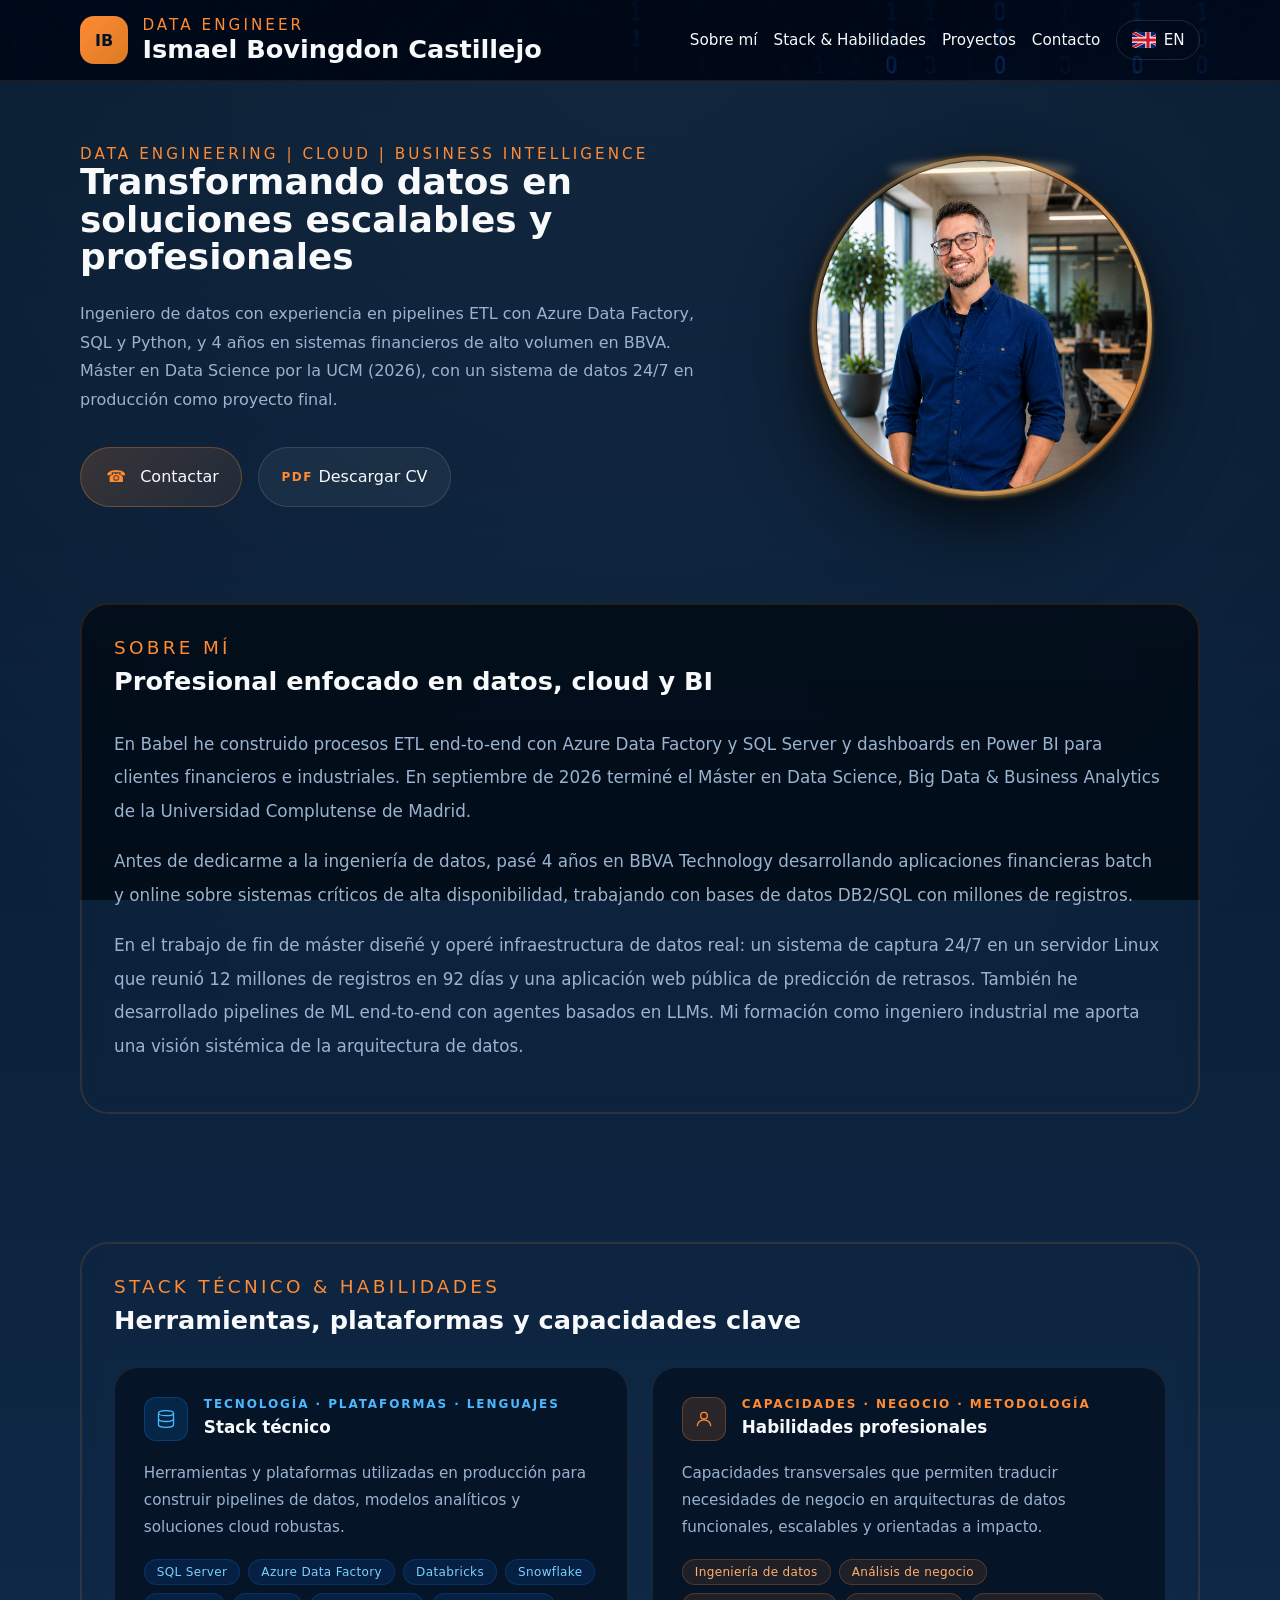
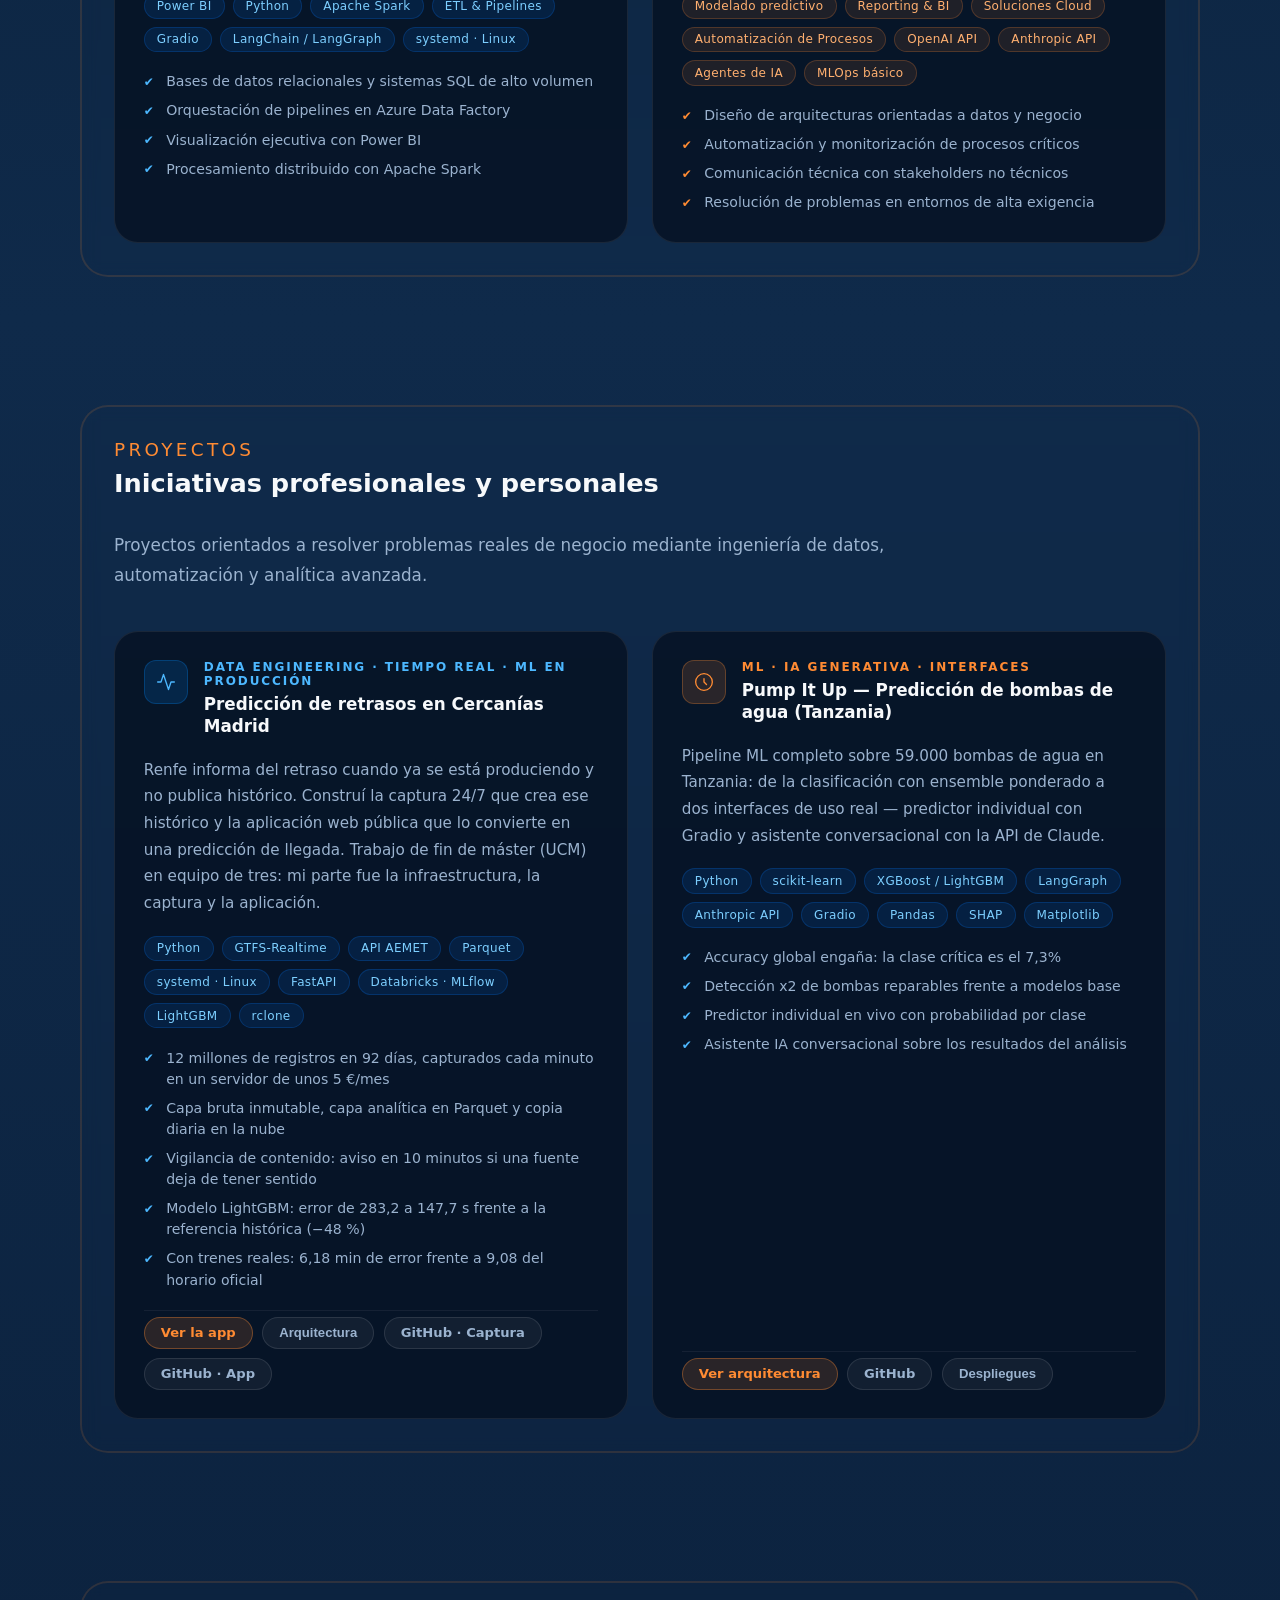
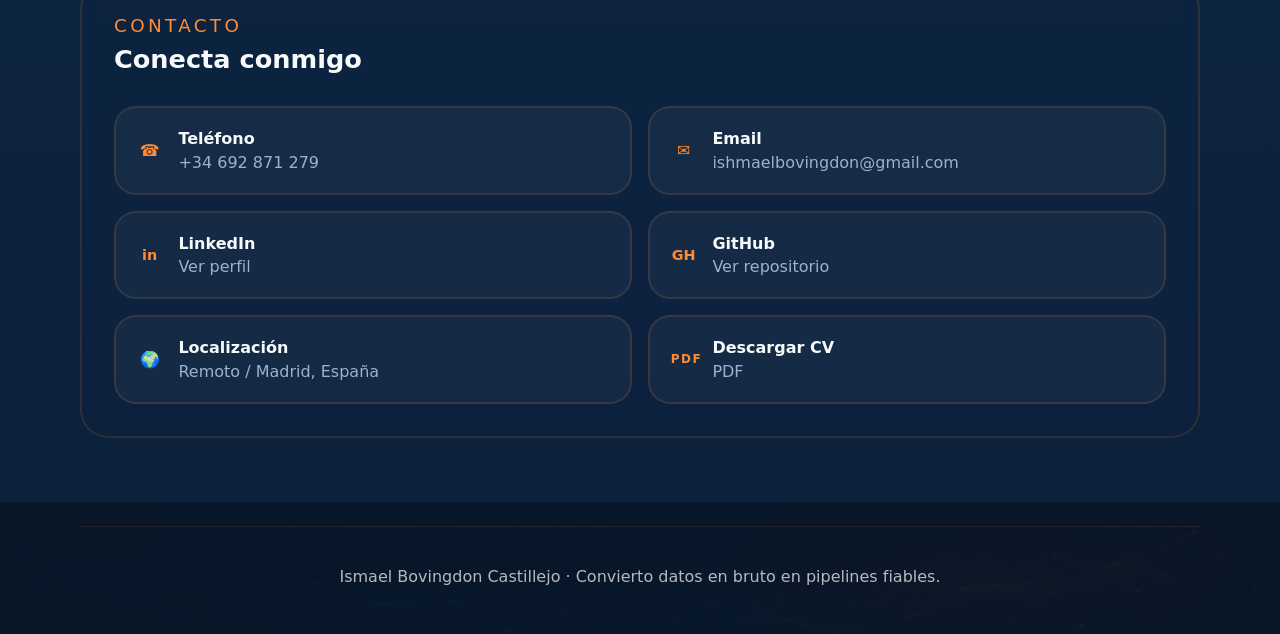
==== commit ee9a2add: "Add files via upload" ====
--- a/index.html
+++ b/index.html
@@ -134,9 +134,9 @@
           <p class="eyebrow">Data Engineering | Cloud | Business Intelligence </p>
           <h2>Transformando datos en soluciones escalables y profesionales</h2>
           <p class="hero-text">
-            Ingeniero de datos especializado en el desarrollo de pipelines ETL con Azure Data Factory, SQL y Python. 
-            Cuenta con 4 años de experiencia en sistemas financieros de alto volumen en BBVA. 
-            Actualmente en Babel y finalizando un máster en Ciencia de Datos (UCM).
+            Ingeniero de datos con experiencia en pipelines ETL con Azure Data Factory, SQL y Python,
+            y 4 años en sistemas financieros de alto volumen en BBVA.
+            Máster en Data Science por la UCM (2026), con un sistema de datos 24/7 en producción como proyecto final.
           </p>
           <div class="hero-actions">
             <a class="cta-button accent" href="#contact">
@@ -167,9 +167,9 @@
           <h2>Profesional enfocado en datos, cloud y BI</h2>
         </div>
         <div class="about-copy">
-          <p>Data Engineer en Babel, donde construyo procesos ETL end-to-end con Azure Data Factory y SQL Server y desarrollo dashboards en Power BI para clientes financieros e industriales, mientras curso el Máster en Data Science, Big Data & Business Analytics en la Universidad Complutense de Madrid.</p>
+          <p>En Babel he construido procesos ETL end-to-end con Azure Data Factory y SQL Server y dashboards en Power BI para clientes financieros e industriales. En septiembre de 2026 terminé el Máster en Data Science, Big Data & Business Analytics de la Universidad Complutense de Madrid.</p>
           <p>Antes de dedicarme a la ingeniería de datos, pasé 4 años en BBVA Technology desarrollando aplicaciones financieras batch y online sobre sistemas críticos de alta disponibilidad, trabajando con bases de datos DB2/SQL con millones de registros.</p>
-          <p>Fuera del trabajo, diseño y opero infraestructura de datos real: un pipeline de ingesta 24/7 que captura más de 320.000 registros diarios en un VPS Linux, y pipelines de ML end-to-end con agentes basados en LLMs. Mi formación como ingeniero industrial me aporta una visión sistémica de la arquitectura de datos.</p>
+          <p>En el trabajo de fin de máster diseñé y operé infraestructura de datos real: un sistema de captura 24/7 en un servidor Linux que reunió 12 millones de registros en 92 días y una aplicación web pública de predicción de retrasos. También he desarrollado pipelines de ML end-to-end con agentes basados en LLMs. Mi formación como ingeniero industrial me aporta una visión sistémica de la arquitectura de datos.</p>
         </div>
       </div>
     </section>
@@ -268,7 +268,7 @@
 
         <div class="project-cards-grid">
 
-          <!-- Card 1 — TFM Cercanías RENFE -->
+          <!-- Card 1 — TFM Cercanías Madrid -->
           <article class="project-card-enterprise">
             <div class="pce-glow pce-glow--blue"></div>
             <div class="pce-header">
@@ -278,30 +278,34 @@
                 </svg>
               </div>
               <div class="pce-meta">
-                <span class="pce-category">Data Engineering · Tiempo Real · ML</span>
-                <h3 class="pce-title">Predicción de retrasos en Cercanías Madrid (RENFE)</h3>
-              </div>
-            </div>
-            <p class="pce-description">Pipeline 24/7 desplegado en VPS que captura feeds GTFS-Realtime de RENFE y datos AEMET para construir desde cero el histórico de retrasos — dato que RENFE no publica — con el que entrenar un modelo predictivo.</p>
+                <span class="pce-category">Data Engineering · Tiempo real · ML en producción</span>
+                <h3 class="pce-title">Predicción de retrasos en Cercanías Madrid</h3>
+              </div>
+            </div>
+            <p class="pce-description">Renfe informa del retraso cuando ya se está produciendo y no publica histórico. Construí la captura 24/7 que crea ese histórico y la aplicación web pública que lo convierte en una predicción de llegada. Trabajo de fin de máster (UCM) en equipo de tres: mi parte fue la infraestructura, la captura y la aplicación.</p>
             <div class="pce-stack">
               <span>Python</span>
               <span>GTFS-Realtime</span>
-              <span>systemd</span>
-              <span>Linux VPS</span>
-              <span>GitHub / rclone</span>
-              <span>Apache Spark</span>
-              <span>LSTM / GRU</span>
+              <span>API AEMET</span>
+              <span>Parquet</span>
+              <span>systemd · Linux</span>
+              <span>FastAPI</span>
+              <span>Databricks · MLflow</span>
+              <span>LightGBM</span>
+              <span>rclone</span>
             </div>
             <ul class="pce-impact">
-              <li>Pipeline de ingesta multifuente operativo 24/7 en producción</li>
-              <li>+320.000 registros capturados al día</li>
-              <li>Arquitectura raw → Parquet → backup automático a Drive</li>
-              <li>Resiliencia verificada: reinicio automático con systemd</li>
+              <li>12 millones de registros en 92 días, capturados cada minuto en un servidor de unos 5 €/mes</li>
+              <li>Capa bruta inmutable, capa analítica en Parquet y copia diaria en la nube</li>
+              <li>Vigilancia de contenido: aviso en 10 minutos si una fuente deja de tener sentido</li>
+              <li>Modelo LightGBM: error de 283,2 a 147,7 s frente a la referencia histórica (−48 %)</li>
+              <li>Con trenes reales: 6,18 min de error frente a 9,08 del horario oficial</li>
             </ul>
             <div class="pce-actions">
-              <a class="pce-btn pce-btn--primary" href="https://github.com/I-Bovingdon/Renfe-delay-prediction-pipeline/blob/main/README.md" target="_blank" rel="noopener">Ver arquitectura</a>
-              <a class="pce-btn" href="https://github.com/I-Bovingdon/Renfe-delay-prediction-pipeline" target="_blank" rel="noopener">GitHub</a>
-              <button class="pce-btn" onclick="document.getElementById('modal-renfe-pdf').classList.add('open')">Estructura de datos</button>
+              <a class="pce-btn pce-btn--primary" href="https://cercanias-madrid.es" target="_blank" rel="noopener">Ver la app</a>
+              <button class="pce-btn" onclick="document.getElementById('modal-renfe').classList.add('open')">Arquitectura</button>
+              <a class="pce-btn" href="https://github.com/I-Bovingdon/Renfe-delay-pipeline" target="_blank" rel="noopener">GitHub · Captura</a>
+              <a class="pce-btn" href="https://github.com/I-Bovingdon/renfe-delay-app" target="_blank" rel="noopener">GitHub · App</a>
             </div>
           </article>
 
@@ -404,7 +408,7 @@
 
   <footer class="site-footer">
     <div class="container footer-inner">
-      <p>Ismael Bovingdon Castillejo - Turning raw data into reliable pipelines.</p>
+      <p>Ismael Bovingdon Castillejo · Convierto datos en bruto en pipelines fiables.</p>
     </div>
   </footer>
 
@@ -433,16 +437,19 @@
     </div>
   </div>
 
-  <!-- Modal: RENFE Estructura de datos (PDF) -->
-  <div id="modal-renfe-pdf" class="modal-overlay" role="dialog" aria-modal="true" aria-label="Estructura de datos — TFM Cercanías">
+  <!-- Modal: TFM Cercanías, arquitectura -->
+  <div id="modal-renfe" class="modal-overlay" role="dialog" aria-modal="true" aria-label="Arquitectura — TFM Cercanías">
     <div class="modal-box">
-      <button class="modal-close" onclick="document.getElementById('modal-renfe-pdf').classList.remove('open')" aria-label="Cerrar">×</button>
-      <p class="modal-subtitle">Data Engineering · Real-time · ML</p>
-      <p class="modal-title">TFM Cercanías — Estructura de datos del pipeline de captura</p>
-      <iframe class="modal-pdf-frame" src="assets/Estructura_Datos_TFM_Cercanias.pdf#view=FitH" title="Estructura de datos — TFM Cercanías (PDF)" loading="lazy"></iframe>
+      <button class="modal-close" onclick="document.getElementById('modal-renfe').classList.remove('open')" aria-label="Cerrar">×</button>
+      <p class="modal-subtitle">Data Engineering · Tiempo real · ML en producción</p>
+      <p class="modal-title">TFM Cercanías: de la captura 24/7 a la aplicación pública</p>
+      <img src="assets/arquitectura_tfm.png" alt="Arquitectura del sistema: fuentes, servidor propio, usos y aplicación" style="width:100%;border-radius:14px;border:1px solid rgba(255,255,255,0.08);" loading="lazy" />
+      <p class="modal-caption">Limitación conocida: el modelo no anticipa bien los retrasos altos y solo cubre trayectos directos. La causa está identificada y documentada.</p>
       <div class="modal-pdf-actions">
-        <a class="pce-btn" href="assets/Estructura_Datos_TFM_Cercanias.pdf" target="_blank" rel="noopener">Abrir en pestaña nueva</a>
-        <a class="pce-btn" href="https://github.com/I-Bovingdon/Renfe-delay-prediction-pipeline/blob/main/Estructura_Datos_TFM_Cercanias.pdf" target="_blank" rel="noopener">Ver en GitHub</a>
+        <a class="pce-btn pce-btn--primary" href="https://cercanias-madrid.es" target="_blank" rel="noopener">Ver la app</a>
+        <a class="pce-btn" href="assets/Estructura_Datos_TFM_Cercanias.pdf" target="_blank" rel="noopener">Esquemas de datos (PDF)</a>
+        <a class="pce-btn" href="https://github.com/I-Bovingdon/Renfe-delay-pipeline" target="_blank" rel="noopener">GitHub · Captura</a>
+        <a class="pce-btn" href="https://github.com/I-Bovingdon/renfe-delay-app" target="_blank" rel="noopener">GitHub · App</a>
       </div>
     </div>
   </div>
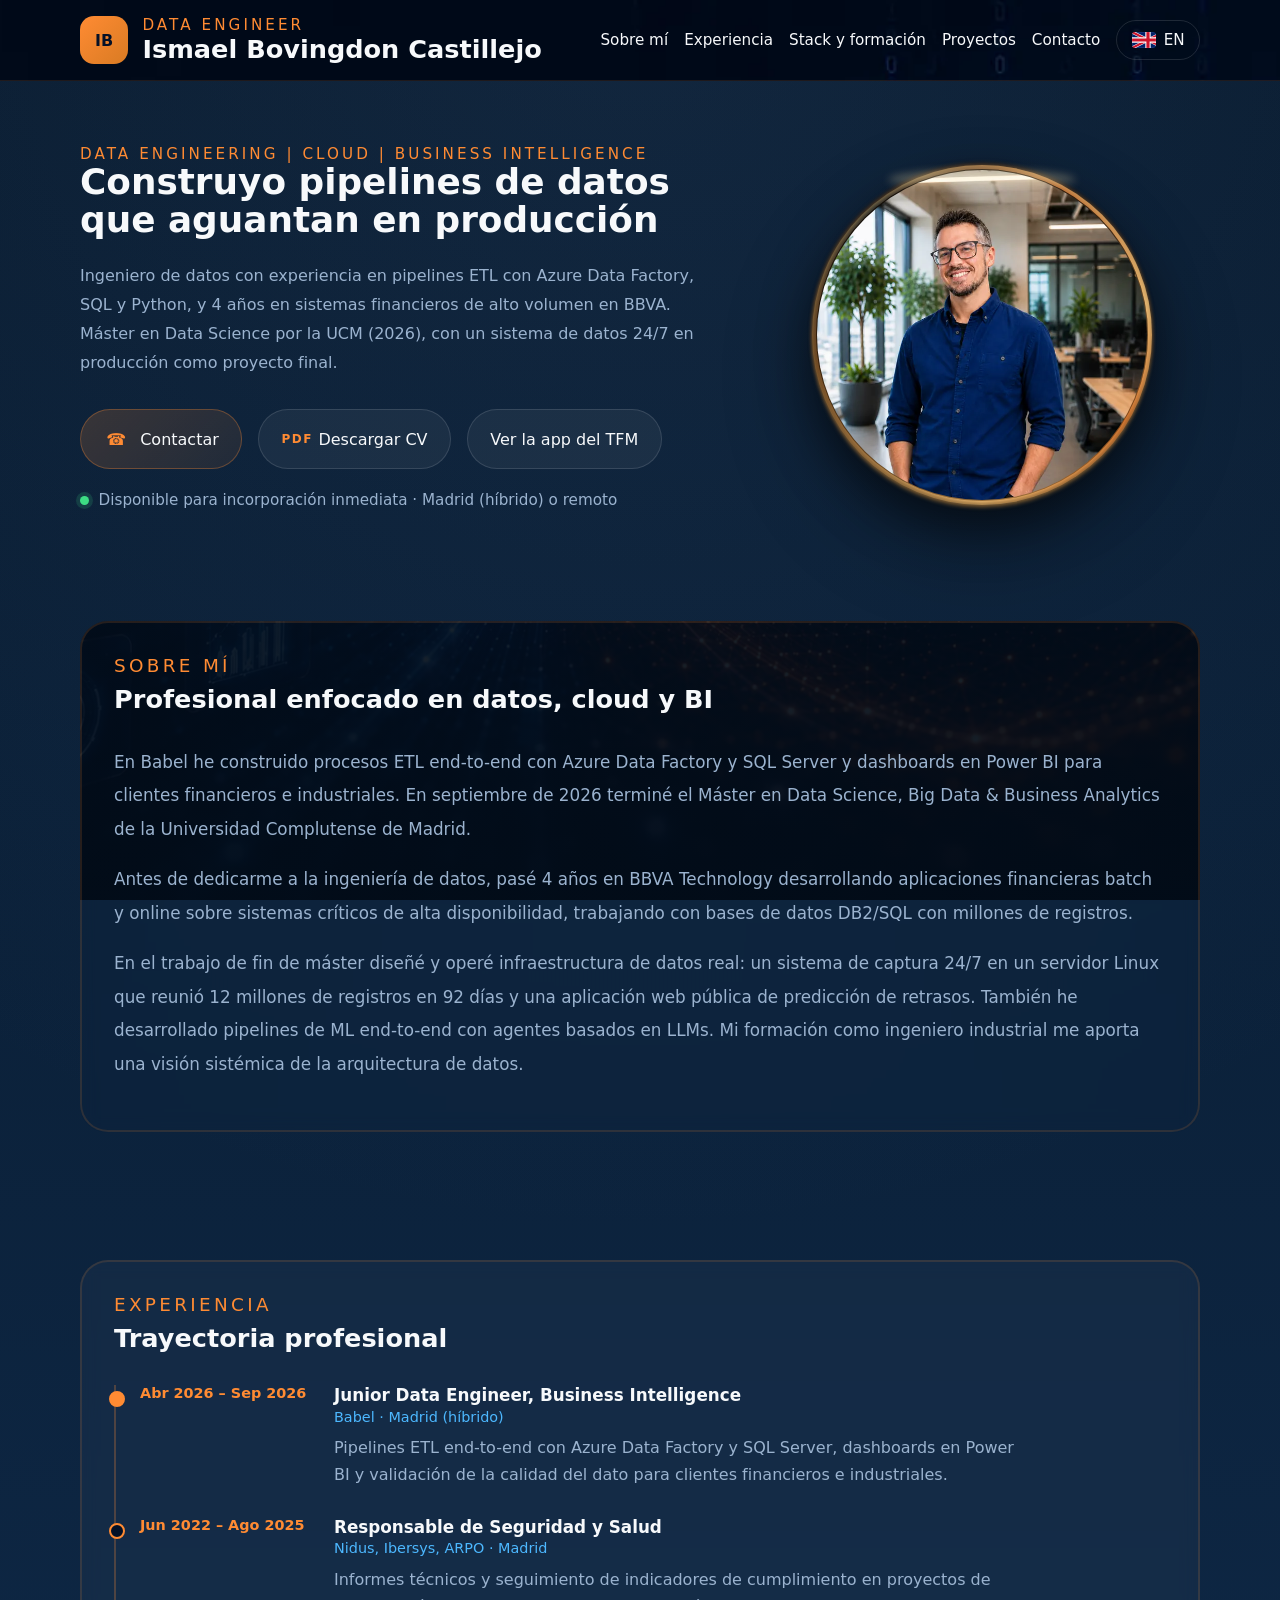
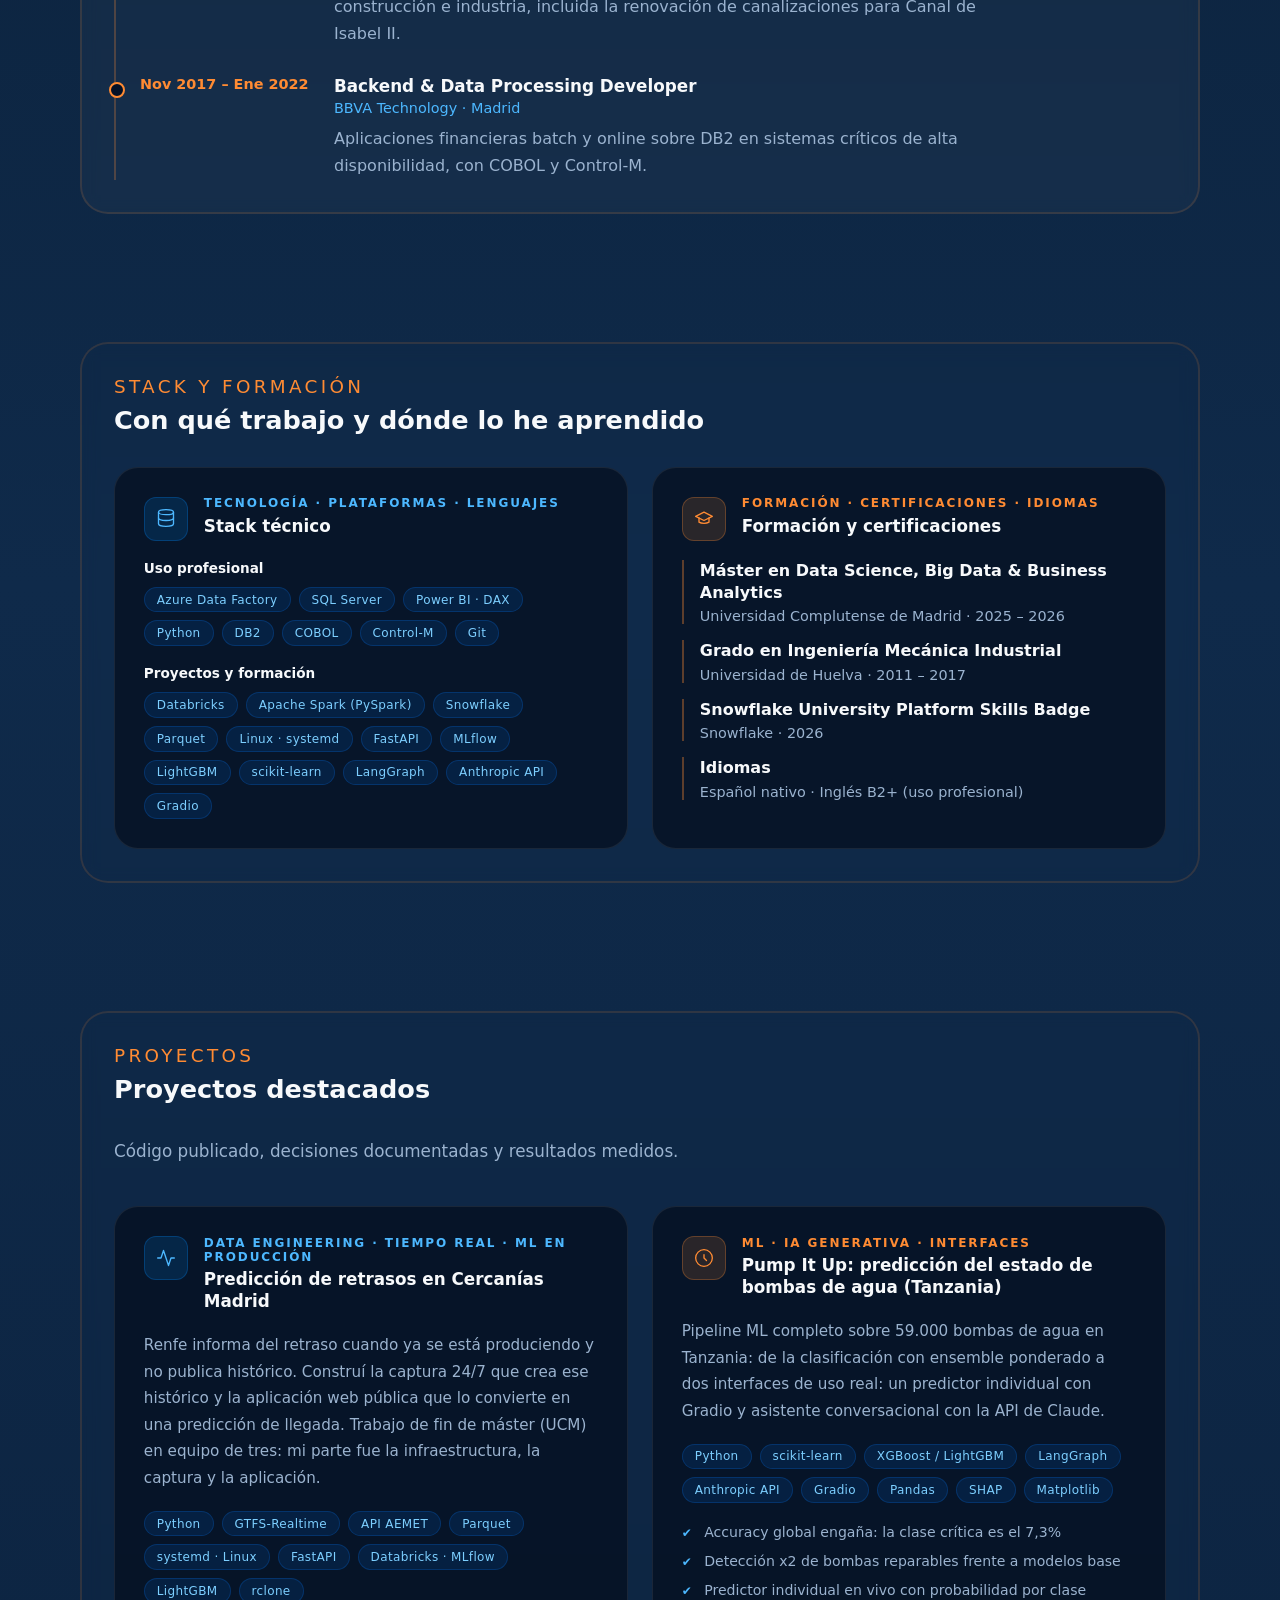
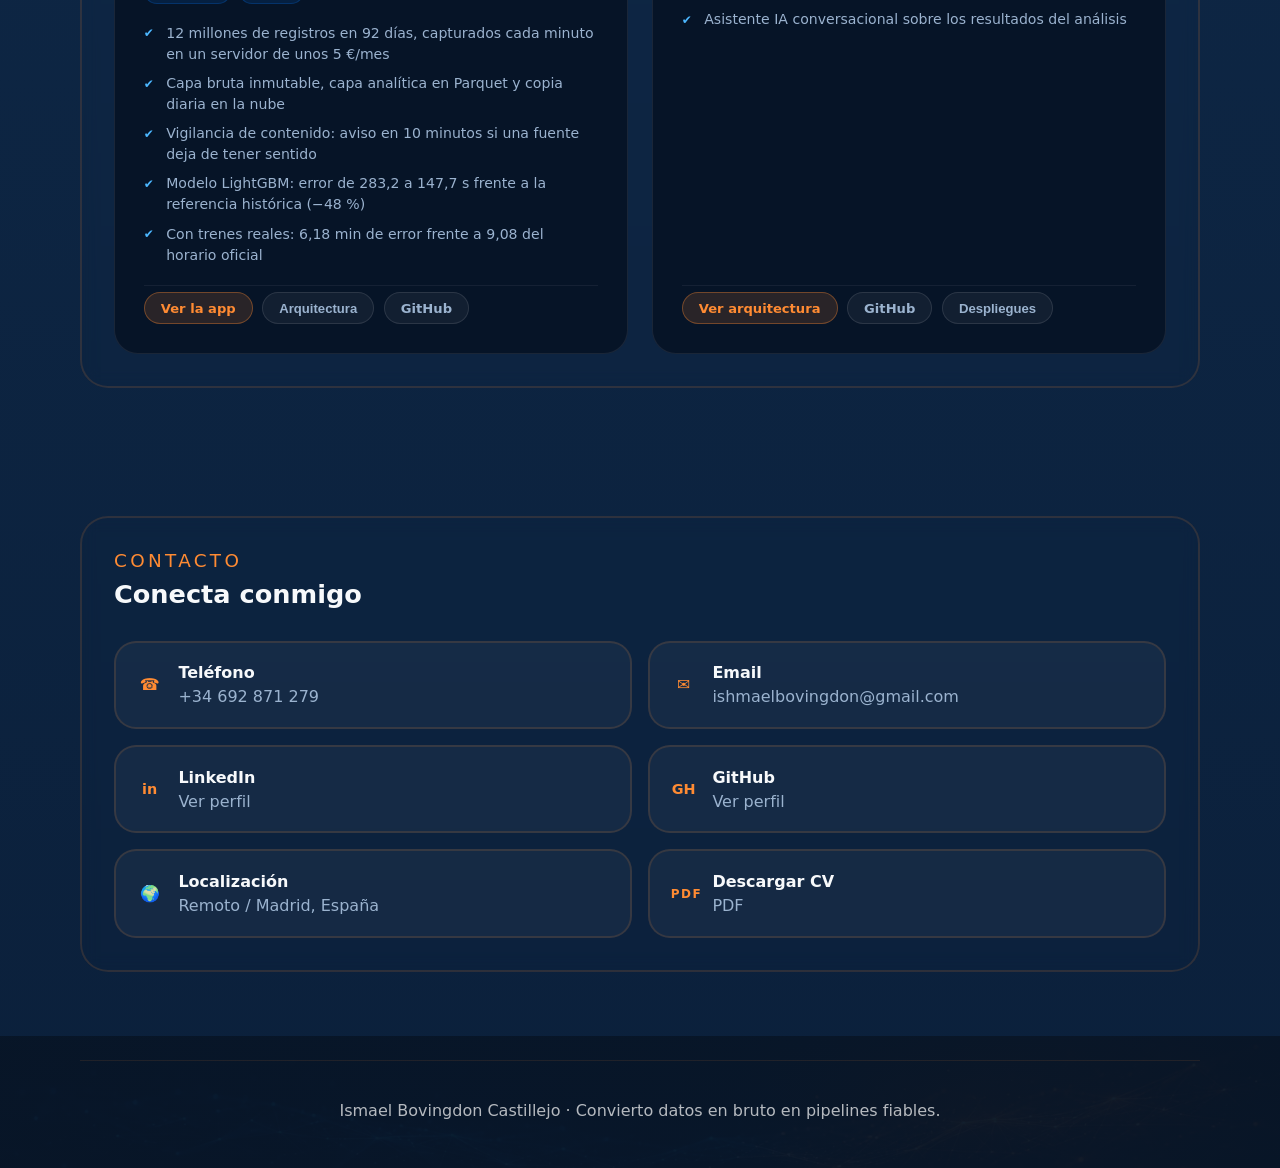
==== commit c7570f1c: "Add files via upload" ====
--- a/index.html
+++ b/index.html
@@ -4,6 +4,23 @@
   <meta charset="UTF-8" />
   <meta name="viewport" content="width=device-width, initial-scale=1.0" />
   <title>Ismael Bovingdon Castillejo | Data Engineer</title>
+  <meta name="description" content="Ingeniero de datos en Madrid. Pipelines ETL con Azure Data Factory, SQL y Python, y un sistema de captura 24/7 con aplicación pública de predicción de retrasos de Cercanías." />
+  <link rel="canonical" href="https://i-bovingdon.github.io/DataEngineer.com/" />
+  <link rel="alternate" hreflang="es" href="https://i-bovingdon.github.io/DataEngineer.com/" />
+  <link rel="alternate" hreflang="en" href="https://i-bovingdon.github.io/DataEngineer.com/index-en.html" />
+  <link rel="icon" href="data:image/svg+xml,%3Csvg xmlns='http://www.w3.org/2000/svg' viewBox='0 0 64 64'%3E%3Crect width='64' height='64' rx='14' fill='%23041127'/%3E%3Ctext x='32' y='42' font-family='Arial,sans-serif' font-size='28' font-weight='700' text-anchor='middle' fill='%23ff8b33'%3EIB%3C/text%3E%3C/svg%3E" />
+  <meta name="theme-color" content="#041127" />
+  <!-- Vista previa al compartir el enlace (LinkedIn, WhatsApp, etc.) -->
+  <meta property="og:type" content="website" />
+  <meta property="og:url" content="https://i-bovingdon.github.io/DataEngineer.com/" />
+  <meta property="og:title" content="Ismael Bovingdon Castillejo | Data Engineer" />
+  <meta property="og:description" content="Ingeniero de datos en Madrid. Pipelines ETL con Azure Data Factory, SQL y Python, y un sistema de captura 24/7 con aplicación pública de predicción de retrasos de Cercanías." />
+  <meta property="og:image" content="https://i-bovingdon.github.io/DataEngineer.com/assets/og-image.jpg" />
+  <meta property="og:image:width" content="1200" />
+  <meta property="og:image:height" content="630" />
+  <meta property="og:locale" content="es_ES" />
+  <meta property="og:locale:alternate" content="en_GB" />
+  <meta name="twitter:card" content="summary_large_image" />
   <link rel="stylesheet" href="styles.css" />
   <style>
     /* Modal deployment */
@@ -116,7 +133,8 @@
       </div>
       <nav class="main-nav" aria-label="Navegación principal">
         <a href="#about">Sobre mí</a>
-        <a href="#skills">Stack & Habilidades</a>
+        <a href="#experience">Experiencia</a>
+        <a href="#skills">Stack y formación</a>
         <a href="#projects">Proyectos</a>
         <a href="#contact">Contacto</a>
         <a class="lang-toggle" href="index-en.html" title="Versión en inglés">
@@ -132,7 +150,7 @@
       <div class="container hero-grid">
         <div class="hero-copy">
           <p class="eyebrow">Data Engineering | Cloud | Business Intelligence </p>
-          <h2>Transformando datos en soluciones escalables y profesionales</h2>
+          <h2>Construyo pipelines de datos que aguantan en producción</h2>
           <p class="hero-text">
             Ingeniero de datos con experiencia en pipelines ETL con Azure Data Factory, SQL y Python,
             y 4 años en sistemas financieros de alto volumen en BBVA.
@@ -147,13 +165,17 @@
               <span class="icon-pdf" aria-hidden="true"></span>
               Descargar CV
             </a>
+            <a class="cta-button" href="https://cercanias-madrid.es" target="_blank" rel="noopener">
+              Ver la app del TFM
+            </a>
           </div>
+          <p class="hero-note"><span class="hero-dot" aria-hidden="true"></span>Disponible para incorporación inmediata · Madrid (híbrido) o remoto</p>
         </div>
 
         <div class="hero-visual">
           <div class="avatar-wrapper">
             <div class="avatar-frame">
-              <img src="assets/profile.png" alt="Ismael Bovingdon" />
+              <img src="assets/profile.webp" width="640" height="981" alt="Ismael Bovingdon" />
             </div>
           </div>
         </div>
@@ -174,11 +196,46 @@
       </div>
     </section>
 
+    <section id="experience" class="section experience-section">
+      <div class="container section-inner">
+        <div class="section-heading">
+          <span>Experiencia</span>
+          <h2>Trayectoria profesional</h2>
+        </div>
+        <ol class="timeline">
+          <li class="timeline-item">
+            <p class="timeline-date">Abr 2026 – Sep 2026</p>
+            <div>
+              <h3 class="timeline-role">Junior Data Engineer, Business Intelligence</h3>
+              <p class="timeline-org">Babel · Madrid (híbrido)</p>
+              <p class="timeline-desc">Pipelines ETL end-to-end con Azure Data Factory y SQL Server, dashboards en Power BI y validación de la calidad del dato para clientes financieros e industriales.</p>
+            </div>
+          </li>
+          <li class="timeline-item">
+            <p class="timeline-date">Jun 2022 – Ago 2025</p>
+            <div>
+              <h3 class="timeline-role">Responsable de Seguridad y Salud</h3>
+              <p class="timeline-org">Nidus, Ibersys, ARPO · Madrid</p>
+              <p class="timeline-desc">Informes técnicos y seguimiento de indicadores de cumplimiento en proyectos de construcción e industria, incluida la renovación de canalizaciones para Canal de Isabel II.</p>
+            </div>
+          </li>
+          <li class="timeline-item">
+            <p class="timeline-date">Nov 2017 – Ene 2022</p>
+            <div>
+              <h3 class="timeline-role">Backend &amp; Data Processing Developer</h3>
+              <p class="timeline-org">BBVA Technology · Madrid</p>
+              <p class="timeline-desc">Aplicaciones financieras batch y online sobre DB2 en sistemas críticos de alta disponibilidad, con COBOL y Control-M.</p>
+            </div>
+          </li>
+        </ol>
+      </div>
+    </section>
+
     <section id="skills" class="section skills-section">
       <div class="container section-inner">
         <div class="section-heading">
-          <span>Stack técnico & Habilidades</span>
-          <h2>Herramientas, plataformas y capacidades clave</h2>
+          <span>Stack y formación</span>
+          <h2>Con qué trabajo y dónde lo he aprendido</h2>
         </div>
 
         <div class="project-cards-grid">
@@ -197,60 +254,65 @@
                 <h3 class="pce-title">Stack técnico</h3>
               </div>
             </div>
-            <p class="pce-description">Herramientas y plataformas utilizadas en producción para construir pipelines de datos, modelos analíticos y soluciones cloud robustas.</p>
+            <p class="stack-group-label">Uso profesional</p>
             <div class="pce-stack">
+              <span>Azure Data Factory</span>
               <span>SQL Server</span>
-              <span>Azure Data Factory</span>
+              <span>Power BI · DAX</span>
+              <span>Python</span>
+              <span>DB2</span>
+              <span>COBOL</span>
+              <span>Control-M</span>
+              <span>Git</span>
+            </div>
+            <p class="stack-group-label">Proyectos y formación</p>
+            <div class="pce-stack">
               <span>Databricks</span>
+              <span>Apache Spark (PySpark)</span>
               <span>Snowflake</span>
-              <span>Power BI</span>
-              <span>Python</span>
-              <span>Apache Spark</span>
-              <span>ETL & Pipelines</span>
+              <span>Parquet</span>
+              <span>Linux · systemd</span>
+              <span>FastAPI</span>
+              <span>MLflow</span>
+              <span>LightGBM</span>
+              <span>scikit-learn</span>
+              <span>LangGraph</span>
+              <span>Anthropic API</span>
               <span>Gradio</span>
-              <span>LangChain / LangGraph</span>
-              <span>systemd · Linux</span>
-            </div>
-            <ul class="pce-impact">
-              <li>Bases de datos relacionales y sistemas SQL de alto volumen</li>
-              <li>Orquestación de pipelines en Azure Data Factory</li>
-              <li>Visualización ejecutiva con Power BI</li>
-              <li>Procesamiento distribuido con Apache Spark</li>
-            </ul>
+            </div>
           </article>
 
-          <!-- Card Habilidades -->
+          <!-- Card Formación y certificaciones -->
           <article class="project-card-enterprise">
             <div class="pce-glow pce-glow--orange"></div>
             <div class="pce-header">
               <div class="pce-icon pce-icon--orange" aria-hidden="true">
                 <svg viewBox="0 0 24 24" fill="none" stroke="currentColor" stroke-width="1.6" stroke-linecap="round" stroke-linejoin="round">
-                  <circle cx="12" cy="8" r="4"/><path d="M4 20c0-4 3.6-7 8-7s8 3 8 7"/>
+                  <path d="M22 10 12 5 2 10l10 5 10-5z"/><path d="M6 12v5c3 2 9 2 12 0v-5"/>
                 </svg>
               </div>
               <div class="pce-meta">
-                <span class="pce-category pce-category--orange">Capacidades · Negocio · Metodología</span>
-                <h3 class="pce-title">Habilidades profesionales</h3>
-              </div>
-            </div>
-            <p class="pce-description">Capacidades transversales que permiten traducir necesidades de negocio en arquitecturas de datos funcionales, escalables y orientadas a impacto.</p>
-            <div class="pce-stack pce-stack--orange">
-              <span>Ingeniería de datos</span>
-              <span>Análisis de negocio</span>
-              <span>Modelado predictivo</span>
-              <span>Reporting & BI</span>
-              <span>Soluciones Cloud</span>
-              <span>Automatización de Procesos</span>
-              <span>OpenAI API</span>
-              <span>Anthropic API</span>
-              <span>Agentes de IA</span>
-              <span>MLOps básico</span>
-            </div>
-            <ul class="pce-impact pce-impact--orange">
-              <li>Diseño de arquitecturas orientadas a datos y negocio</li>
-              <li>Automatización y monitorización de procesos críticos</li>
-              <li>Comunicación técnica con stakeholders no técnicos</li>
-              <li>Resolución de problemas en entornos de alta exigencia</li>
+                <span class="pce-category pce-category--orange">Formación · Certificaciones · Idiomas</span>
+                <h3 class="pce-title">Formación y certificaciones</h3>
+              </div>
+            </div>
+            <ul class="cred-list">
+              <li>
+                <p class="cred-title">Máster en Data Science, Big Data &amp; Business Analytics</p>
+                <p class="cred-meta">Universidad Complutense de Madrid · 2025 – 2026</p>
+              </li>
+              <li>
+                <p class="cred-title">Grado en Ingeniería Mecánica Industrial</p>
+                <p class="cred-meta">Universidad de Huelva · 2011 – 2017</p>
+              </li>
+              <li>
+                <p class="cred-title">Snowflake University Platform Skills Badge</p>
+                <p class="cred-meta">Snowflake · 2026</p>
+              </li>
+              <li>
+                <p class="cred-title">Idiomas</p>
+                <p class="cred-meta">Español nativo · Inglés B2+ (uso profesional)</p>
+              </li>
             </ul>
           </article>
 
@@ -262,9 +324,9 @@
       <div class="container section-inner">
         <div class="section-heading">
           <span>Proyectos</span>
-          <h2>Iniciativas profesionales y personales</h2>
-        </div>
-        <p class="projects-narrative">Proyectos orientados a resolver problemas reales de negocio mediante ingeniería de datos, automatización y analítica avanzada.</p>
+          <h2>Proyectos destacados</h2>
+        </div>
+        <p class="projects-narrative">Código publicado, decisiones documentadas y resultados medidos.</p>
 
         <div class="project-cards-grid">
 
@@ -304,8 +366,7 @@
             <div class="pce-actions">
               <a class="pce-btn pce-btn--primary" href="https://cercanias-madrid.es" target="_blank" rel="noopener">Ver la app</a>
               <button class="pce-btn" onclick="document.getElementById('modal-renfe').classList.add('open')">Arquitectura</button>
-              <a class="pce-btn" href="https://github.com/I-Bovingdon/Renfe-delay-pipeline" target="_blank" rel="noopener">GitHub · Captura</a>
-              <a class="pce-btn" href="https://github.com/I-Bovingdon/renfe-delay-app" target="_blank" rel="noopener">GitHub · App</a>
+              <a class="pce-btn" href="https://github.com/I-Bovingdon/Renfe-delay-pipeline" target="_blank" rel="noopener">GitHub</a>
             </div>
           </article>
 
@@ -320,10 +381,10 @@
               </div>
               <div class="pce-meta">
                 <span class="pce-category pce-category--orange">ML · IA Generativa · Interfaces</span>
-                <h3 class="pce-title">Pump It Up — Predicción de bombas de agua (Tanzania)</h3>
-              </div>
-            </div>
-            <p class="pce-description">Pipeline ML completo sobre 59.000 bombas de agua en Tanzania: de la clasificación con ensemble ponderado a dos interfaces de uso real — predictor individual con Gradio y asistente conversacional con la API de Claude.</p>
+                <h3 class="pce-title">Pump It Up: predicción del estado de bombas de agua (Tanzania)</h3>
+              </div>
+            </div>
+            <p class="pce-description">Pipeline ML completo sobre 59.000 bombas de agua en Tanzania: de la clasificación con ensemble ponderado a dos interfaces de uso real: un predictor individual con Gradio y asistente conversacional con la API de Claude.</p>
             <div class="pce-stack">
               <span>Python</span>
               <span>scikit-learn</span>
@@ -384,10 +445,10 @@
             <span class="icon-github"></span>
             <div>
               <h3>GitHub</h3>
-              <p>Ver repositorio</p>
+              <p>Ver perfil</p>
             </div>
           </a>
-          <div class="contact-card location-card" role="button" aria-label="Remoto, Madrid, España">
+          <div class="contact-card location-card">
             <span class="icon-location"></span>
             <div>
               <h3>Localización</h3>
@@ -413,32 +474,32 @@
   </footer>
 
   <!-- Modal: Pump It Up Deployment -->
-  <div id="modal-pumpitup" class="modal-overlay" role="dialog" aria-modal="true" aria-label="Deployment — Pump It Up">
+  <div id="modal-pumpitup" class="modal-overlay" role="dialog" aria-modal="true" aria-label="Interfaces desplegadas de Pump It Up">
     <div class="modal-box">
       <button class="modal-close" onclick="document.getElementById('modal-pumpitup').classList.remove('open')" aria-label="Cerrar">×</button>
       <p class="modal-subtitle">ML · IA Generativa · Interfaces</p>
-      <p class="modal-title">Pump It Up — Interfaces desplegadas</p>
+      <p class="modal-title">Pump It Up: interfaces desplegadas</p>
       <div class="modal-images">
         <div>
           <img
             src="https://raw.githubusercontent.com/I-Bovingdon/MachineLearning_Pipeline_WaterInfrastructure_Agentic_EDA/main/05_images/EDA&Predictor.png"
-            alt="Annex B — EDA Explorer & Individual Predictor (Gradio)"
+            alt="Explorador EDA y predictor individual con Gradio"
           />
-          <p class="modal-caption">Annex B — Explorador EDA y predictor individual con Gradio</p>
+          <p class="modal-caption">Anexo B: explorador EDA y predictor individual con Gradio</p>
         </div>
         <div>
           <img
             src="https://raw.githubusercontent.com/I-Bovingdon/MachineLearning_Pipeline_WaterInfrastructure_Agentic_EDA/main/05_images/LLM-Assistant.png"
-            alt="Annex C — Asistente conversacional IA (Claude API)"
+            alt="Asistente conversacional con la API de Claude"
           />
-          <p class="modal-caption">Annex C — Asistente conversacional IA con API de Claude</p>
+          <p class="modal-caption">Anexo C: asistente conversacional con la API de Claude</p>
         </div>
       </div>
     </div>
   </div>
 
   <!-- Modal: TFM Cercanías, arquitectura -->
-  <div id="modal-renfe" class="modal-overlay" role="dialog" aria-modal="true" aria-label="Arquitectura — TFM Cercanías">
+  <div id="modal-renfe" class="modal-overlay" role="dialog" aria-modal="true" aria-label="Arquitectura del TFM Cercanías">
     <div class="modal-box">
       <button class="modal-close" onclick="document.getElementById('modal-renfe').classList.remove('open')" aria-label="Cerrar">×</button>
       <p class="modal-subtitle">Data Engineering · Tiempo real · ML en producción</p>
--- a/styles.css
+++ b/styles.css
@@ -1,835 +1,960 @@
-:root {
-  --bg: #041127;
-  --surface: #0c1a36;
-  --surface-soft: #112846;
-  --surface-light: #1b3563;
-  --accent: #ff8b33;
-  --accent-soft: rgba(255, 139, 51, 0.18);
-  --text: #f7f9fb;
-  --muted: #9bb3cf;
-}
-
-* {
-  box-sizing: border-box;
-}
-
-html {
-  scroll-behavior: smooth;
-}
-
-body {
-  margin: 0;
-  font-family: Inter, system-ui, -apple-system, BlinkMacSystemFont, 'Segoe UI', sans-serif;
-  background: radial-gradient(circle at top, rgba(68, 100, 145, 0.16), transparent 28%),
-    linear-gradient(180deg, #081a2d 0%, #0f2a4a 50%, #0b203b 100%);
-  color: var(--text);
-}
-
-img {
-  display: block;
-  max-width: 100%;
-}
-
-.container {
-  width: min(1120px, calc(100% - 2rem));
-  margin: 0 auto;
-}
-
-.site-header {
-  position: sticky;
-  top: 0;
-  z-index: 20;
-  background-color: rgba(8, 22, 40, 0.88);
-  background-image: url("assets/header.png");
-  background-size: cover;
-  background-position: center;
-  background-attachment: fixed;
-  backdrop-filter: blur(10px);
-  border-bottom: 1px solid rgba(255, 139, 51, 0.12);
-}
-
-.header-inner {
+:root {
+  --bg: #041127;
+  --surface: #0c1a36;
+  --surface-soft: #112846;
+  --surface-light: #1b3563;
+  --accent: #ff8b33;
+  --accent-soft: rgba(255, 139, 51, 0.18);
+  --text: #f7f9fb;
+  --muted: #9bb3cf;
+}
+
+* {
+  box-sizing: border-box;
+}
+
+html {
+  scroll-behavior: smooth;
+}
+
+body {
+  margin: 0;
+  font-family: Inter, system-ui, -apple-system, BlinkMacSystemFont, 'Segoe UI', sans-serif;
+  background: radial-gradient(circle at top, rgba(68, 100, 145, 0.16), transparent 28%),
+    linear-gradient(180deg, #081a2d 0%, #0f2a4a 50%, #0b203b 100%);
+  color: var(--text);
+}
+
+img {
+  display: block;
+  max-width: 100%;
+}
+
+.container {
+  width: min(1120px, calc(100% - 2rem));
+  margin: 0 auto;
+}
+
+.site-header {
+  position: sticky;
+  top: 0;
+  z-index: 20;
+  background-color: rgba(8, 22, 40, 0.88);
+  background-image: url("assets/header.webp");
+  background-size: cover;
+  background-position: center;
+  background-attachment: fixed;
+  backdrop-filter: blur(10px);
+  border-bottom: 1px solid rgba(255, 139, 51, 0.12);
+}
+
+.header-inner {
+  display: flex;
+  align-items: center;
+  justify-content: space-between;
+  gap: 1rem;
+  padding: 1rem 0;
+}
+
+.brand-group {
+  display: flex;
+  align-items: center;
+  gap: 0.9rem;
+}
+
+.brand-symbol {
+  width: 48px;
+  height: 48px;
+  display: grid;
+  place-items: center;
+  border-radius: 14px;
+  background: linear-gradient(135deg, var(--accent), #d97b23);
+  font-weight: 800;
+  color: #041127;
+}
+
+.eyebrow {
+  margin: 0;
+  letter-spacing: 0.2em;
+  text-transform: uppercase;
+  color: var(--accent);
+  font-size: 0.95rem;
+}
+
+h1,
+h2,
+h3 {
+  margin: 0;
+}
+
+h1 {
+  font-size: clamp(1.4rem, 2vw, 2rem);
+}
+
+.main-nav {
+  display: flex;
+  flex-wrap: wrap;
+  align-items: center;
+  gap: 1rem;
+}
+
+.main-nav a {
+  color: var(--text);
+  text-decoration: none;
+  font-size: 0.95rem;
+  transition: color 0.25s ease;
+}
+
+.main-nav a:hover,
+.main-nav a:focus-visible {
+  color: var(--accent);
+}
+
+.lang-toggle {
+  display: inline-flex;
+  align-items: center;
+  gap: 0.5rem;
+  border: 1px solid rgba(255, 255, 255, 0.12);
+  padding: 0.6rem 0.9rem;
+  border-radius: 999px;
+}
+
+.flag-icon {
+  width: 24px;
+  height: 16px;
+  display: inline-block;
+  background: #012169;
+  background-image: url("data:image/svg+xml,%3Csvg xmlns='http://www.w3.org/2000/svg' viewBox='0 0 60 30'%3E%3Crect width='60' height='30' fill='%23012169'/%3E%3Cpath d='M0 0 L60 30 M60 0 L0 30' stroke='%23fff' stroke-width='6'/%3E%3Cpath d='M0 0 L60 30 M60 0 L0 30' stroke='%23cf142b' stroke-width='4'/%3E%3Cpath d='M30 0 L30 30 M0 15 L60 15' stroke='%23fff' stroke-width='10'/%3E%3Cpath d='M30 0 L30 30 M0 15 L60 15' stroke='%23cf142b' stroke-width='6'/%3E%3C/svg%3E");
+  background-size: cover;
+  border-radius: 3px;
+  box-shadow: inset 0 0 0 1px rgba(255, 255, 255, 0.08);
+}
+
+/* Bandera española — usada en index-en.html */
+.flag-icon--es {
+  background-color: #c60b1e;
+  background-image: url("data:image/svg+xml,%3Csvg xmlns='http://www.w3.org/2000/svg' viewBox='0 0 60 30'%3E%3Crect width='60' height='30' fill='%23c60b1e'/%3E%3Crect y='7.5' width='60' height='15' fill='%23f1bf00'/%3E%3C/svg%3E");
+}
+
+.hero {
+  padding: 4rem 0 2rem;
+}
+
+.hero-grid {
+  display: grid;
+  grid-template-columns: 1.2fr 0.8fr;
+  gap: 2rem;
+  align-items: center;
+}
+
+.hero-copy h2 {
+  font-size: clamp(1.8rem, 2.8vw, 2.7rem);
+  line-height: 1.05;
+}
+
+.hero-text {
+  max-width: 620px;
+  margin: 1.5rem 0 2rem;
+  line-height: 1.8;
+  color: var(--muted);
+}
+
+.hero-actions {
+  display: flex;
+  flex-wrap: wrap;
+  gap: 1rem;
+}
+
+.cta-button {
+  display: inline-flex;
+  align-items: center;
+  gap: 0.7rem;
+  padding: 1rem 1.4rem;
+  border-radius: 999px;
+  text-decoration: none;
+  color: var(--text);
+  background: rgba(255, 255, 255, 0.05);
+  border: 1px solid rgba(255, 255, 255, 0.12);
+  transition: transform 0.2s ease, box-shadow 0.2s ease, background 0.2s ease;
+}
+
+.cta-button:hover,
+.cta-button:focus-visible {
+  transform: translateY(-2px);
+  box-shadow: 0 16px 30px rgba(255, 139, 51, 0.18);
+  background: rgba(255, 139, 51, 0.14);
+}
+
+.cta-button.accent {
+  background: linear-gradient(135deg, rgba(255, 139, 51, 0.18), rgba(255, 139, 51, 0.08));
+  border-color: rgba(255, 139, 51, 0.3);
+}
+
+.icon-phone,
+.icon-pdf,
+.icon-mail,
+.icon-linkedin,
+.icon-github,
+.icon-location {
+  display: inline-grid;
+  place-items: center;
+  width: 1.6rem;
+  height: 1.6rem;
+  color: var(--accent);
+  flex-shrink: 0;
+}
+
+.icon-phone::before {
+  content: '\260E';
+}
+
+.icon-pdf::before {
+  content: 'PDF';
+  font-size: 0.75rem;
+  letter-spacing: 0.12em;
+  font-weight: 700;
+}
+
+.icon-mail::before {
+  content: '\2709';
+}
+
+.icon-linkedin::before {
+  content: 'in';
+  font-weight: 700;
+  font-size: 0.9rem;
+}
+
+.icon-github::before {
+  content: 'GH';
+  font-size: 0.9rem;
+  font-weight: 700;
+  display: grid;
+  place-items: center;
+}
+
+.icon-location::before {
+  content: '\1F30D';
+}
+
+.hero-visual {
+  display: flex;
+  justify-content: center;
+  align-items: center;
+}
+
+/* Wrapper que porta el marco con relieve */
+.avatar-wrapper {
+  position: relative;
+  width: 340px;
+  height: 340px;
+  border-radius: 50%;
+  flex-shrink: 0;
+
+  /* Anillo exterior con gradiente que simula la luz incidente */
+  background: conic-gradient(
+    from 120deg,
+    rgba(255, 139, 51, 0.85) 0deg,
+    rgba(255, 200, 120, 0.95) 60deg,
+    rgba(180, 100, 20, 0.6) 140deg,
+    rgba(80, 50, 10, 0.4) 200deg,
+    rgba(255, 139, 51, 0.7) 270deg,
+    rgba(255, 200, 120, 0.9) 320deg,
+    rgba(255, 139, 51, 0.85) 360deg
+  );
+  padding: 5px;
+
+  /* Sombras en capas: elevación + oclusión ambiental */
+  box-shadow:
+    0 2px 4px rgba(255, 180, 80, 0.5),          /* luz superior — highlight */
+    0 -2px 4px rgba(80, 40, 5, 0.6),            /* sombra inferior del anillo */
+    0 20px 50px rgba(0, 0, 0, 0.55),            /* sombra de elevación */
+    0 40px 90px rgba(0, 0, 0, 0.3),             /* sombra difusa larga */
+    inset 0 2px 4px rgba(255, 220, 140, 0.4),   /* brillo interior superior */
+    inset 0 -2px 4px rgba(40, 20, 0, 0.5);      /* profundidad interior inferior */
+}
+
+/* Segundo anillo interior oscuro — crea la sensación de surco/bisel */
+.avatar-wrapper::before {
+  content: '';
+  position: absolute;
+  inset: 4px;
+  border-radius: 50%;
+  background: linear-gradient(145deg, rgba(20, 10, 0, 0.7), rgba(60, 30, 5, 0.3));
+  box-shadow:
+    inset 0 3px 6px rgba(0, 0, 0, 0.7),
+    inset 0 -2px 4px rgba(255, 160, 60, 0.15);
+  z-index: 1;
+  pointer-events: none;
+}
+
+/* Destello especular en la parte superior del anillo */
+.avatar-wrapper::after {
+  content: '';
+  position: absolute;
+  top: 6px;
+  left: 50%;
+  transform: translateX(-50%);
+  width: 55%;
+  height: 18px;
+  border-radius: 50%;
+  background: linear-gradient(180deg, rgba(255, 235, 180, 0.55), transparent);
+  filter: blur(4px);
+  z-index: 3;
+  pointer-events: none;
+}
+
+/* El contenedor real de la foto */
+.avatar-frame {
+  width: 100%;
+  height: 100%;
+  border-radius: 50%;
+  overflow: hidden;
+  position: relative;
+  z-index: 2;
+}
+
+.avatar-frame img {
+  width: 100%;
+  height: 100%;
+  object-fit: cover;
+  object-position: center;
+  display: block;
+}
+
+.section {
+  padding: 4rem 0;
+}
+
+.section-heading {
+  display: grid;
+  gap: 0.5rem;
+  margin-bottom: 2rem;
+}
+
+.section-heading span {
+  display: inline-block;
+  color: var(--accent);
+  letter-spacing: 0.18em;
+  text-transform: uppercase;
+  font-size: 1.15rem;
+}
+
+.section-heading h2 {
+  font-size: clamp(1.5rem, 2vw, 2.1rem);
+}
+
+.section-inner {
+  background-color: rgba(255, 255, 255, 0.03);
+  border: 2px solid rgba(255, 139, 51, 0.14);
+  border-radius: 28px;
+  padding: 2rem;
+}
+
+/* Fondos específicos para secciones */
+#about .section-inner {
+  background-color: transparent;
+  background-image: linear-gradient(rgba(2,12,24,0.85), rgba(2,12,24,0.94)), url("assets/about.webp");
+  background-size: cover;
+  background-position: center right;
+  background-attachment: fixed;
+}
+
+#skills .section-inner {
+  background-color: transparent;
+  background-image: linear-gradient(rgba(2,12,24,0.8), rgba(2,12,24,0.88)), url("assets/skills.webp");
+  background-size: cover;
+  background-position: center left;
+  background-attachment: fixed;
+}
+
+#projects .section-inner {
+  background-color: transparent;
+  background-image: linear-gradient(rgba(2,12,24,0.8), rgba(2,12,24,0.88)), url("assets/projects.webp");
+  background-size: cover;
+  background-position: center right;
+  background-attachment: fixed;
+}
+
+#contact .section-inner {
+  background-color: transparent;
+  background-image: linear-gradient(rgba(2,12,24,0.75), rgba(2,12,24,0.85)), url("assets/footer.webp");
+  background-size: cover;
+  background-position: center right;
+  background-attachment: fixed;
+  color: var(--text);
+}
+
+.about-copy p {
+  font-size: 1.05rem;
+  line-height: 2;
+  color: var(--muted);
+  margin-top: 1rem;
+}
+
+.accordion-group {
+  display: grid;
+  gap: 1.2rem;
+}
+
+.accordion-card {
+  background: rgba(2, 12, 24, 0.9);
+  border: 2px solid rgba(255, 139, 51, 0.16);
+  border-radius: 20px;
+  overflow: hidden;
+}
+
+.accordion-header {
+  width: 100%;
+  text-align: left;
+  padding: 1.4rem 1.5rem;
+  font-size: 1rem;
+  font-weight: 700;
+  background: linear-gradient(180deg, rgba(255, 255, 255, 0.02), rgba(255, 255, 255, 0));
+  color: var(--text);
+  border: none;
+  cursor: pointer;
+  display: flex;
+  justify-content: space-between;
+  align-items: center;
+  gap: 1rem;
+}
+
+.accordion-header::after {
+  content: '+';
+  font-size: 1.3rem;
+  color: var(--accent);
+  transition: transform 0.25s ease;
+}
+
+.accordion-header[aria-expanded='true']::after {
+  transform: rotate(45deg);
+}
+
+.accordion-content {
+  max-height: 0;
+  overflow: hidden;
+  transition: max-height 0.35s ease;
+  padding: 0 1.5rem;
+}
+
+.accordion-content p {
+  font-size: 1.05rem;
+  line-height: 1.8;
+  color: var(--muted);
+  margin: 1rem 0 0;
+}
+
+.accordion-content ul {
+  list-style: none;
+  padding: 1rem 0 1.5rem;
+  margin: 0;
+  display: grid;
+  gap: 0.9rem;
+}
+
+.accordion-content li {
+  position: relative;
+  padding-left: 1.5rem;
+  color: var(--muted);
+}
+
+.accordion-content li::before {
+  content: '';
+  position: absolute;
+  left: 0;
+  top: 0.7rem;
+  width: 0.5rem;
+  height: 0.5rem;
+  border-radius: 50%;
+  background: var(--accent);
+}
+
+.project-preview {
+  display: grid;
+  gap: 1rem;
+  padding: 1rem 0 1.5rem;
+}
+
+.project-image {
+  min-height: 180px;
+  border-radius: 18px;
+  background: linear-gradient(135deg, rgba(255, 139, 51, 0.12), rgba(3, 16, 39, 0.96));
+  border: 1px solid rgba(255, 255, 255, 0.08);
+  display: grid;
+  place-items: center;
+  color: rgba(255, 255, 255, 0.42);
+  font-size: 0.95rem;
+}
+
+.contact-grid {
+  display: grid;
+  grid-template-columns: repeat(2, minmax(0, 1fr));
+  gap: 1rem;
+}
+
+.contact-card {
+  display: flex;
+  gap: 1rem;
+  align-items: center;
+  padding: 1.3rem;
+  border-radius: 22px;
+  background: rgba(255, 255, 255, 0.04);
+  border: 2px solid rgba(255, 139, 51, 0.14);
+  color: var(--text);
+  text-decoration: none;
+  transition: transform 0.2s ease, background 0.2s ease, box-shadow 0.15s ease;
+}
+
+.contact-card:hover,
+.contact-card:focus-visible {
+  transform: translateY(-2px);
+  background: rgba(255, 139, 51, 0.12);
+}
+
+.contact-card h3 {
+  margin-bottom: 0.3rem;
+  font-size: 1rem;
+}
+
+.contact-card p {
+  margin: 0;
+  color: var(--muted);
+}
+
+.location-card {
+  cursor: default;
+}
+
+.site-footer {
+  padding: 1.5rem 0 2rem;
+  background-image: linear-gradient(rgba(8, 22, 40, 0.96), rgba(8, 22, 40, 0.96)), url("assets/footer.webp");
+  background-size: cover;
+  background-position: center;
+}
+
+.footer-inner {
+  border-top: 1px solid rgba(255, 139, 51, 0.1);
+  padding-top: 1.5rem;
+  color: rgba(255, 255, 255, 0.7);
+  text-align: center;
+}
+
+/* ── Glassmorphism upgrade para section-inner ── */
+.section-inner {
+  background-color: rgba(255, 255, 255, 0.03);
+  border: 2px solid rgba(255, 139, 51, 0.14);
+  border-radius: 28px;
+  padding: 2rem;
+  backdrop-filter: blur(8px);
+  -webkit-backdrop-filter: blur(8px);
+}
+
+/* ── Projects narrative ── */
+.projects-narrative {
+  color: var(--muted);
+  font-size: 1.05rem;
+  line-height: 1.8;
+  margin: 0 0 2.5rem;
+  max-width: 860px;
+}
+
+/* ── Project cards grid ── */
+.project-cards-grid {
+  display: grid;
+  grid-template-columns: repeat(2, 1fr);
+  gap: 1.5rem;
+}
+
+/* ── Enterprise project card ── */
+.project-card-enterprise {
+  position: relative;
+  background: rgba(5, 15, 30, 0.72);
+  backdrop-filter: blur(12px);
+  -webkit-backdrop-filter: blur(12px);
+  border: 1px solid rgba(255, 255, 255, 0.08);
+  border-radius: 24px;
+  padding: 1.8rem;
+  display: flex;
+  flex-direction: column;
+  gap: 1.2rem;
+  overflow: hidden;
+  transition: transform 0.35s ease, box-shadow 0.35s ease, border-color 0.35s ease;
+  cursor: default;
+}
+
+.project-card-enterprise:hover {
+  transform: translateY(-6px);
+  box-shadow: 0 0 40px rgba(0, 140, 255, 0.18), 0 24px 60px rgba(0, 0, 0, 0.45);
+  border-color: rgba(255, 139, 51, 0.4);
+}
+
+/* Glow de fondo */
+.pce-glow {
+  position: absolute;
+  width: 260px;
+  height: 260px;
+  border-radius: 50%;
+  pointer-events: none;
+  opacity: 0;
+  transition: opacity 0.4s ease;
+  top: -80px;
+  right: -80px;
+  filter: blur(60px);
+}
+
+.project-card-enterprise:hover .pce-glow {
+  opacity: 1;
+}
+
+.pce-glow--blue  { background: radial-gradient(circle, rgba(0,140,255,0.25), transparent 70%); }
+.pce-glow--orange { background: radial-gradient(circle, rgba(255,139,51,0.22), transparent 70%); }
+
+/* Header: icono + meta */
+.pce-header {
+  display: flex;
+  gap: 1rem;
+  align-items: flex-start;
+}
+
+.pce-icon {
+  flex-shrink: 0;
+  width: 44px;
+  height: 44px;
+  border-radius: 12px;
+  background: rgba(0, 140, 255, 0.15);
+  border: 1px solid rgba(0, 140, 255, 0.25);
+  display: grid;
+  place-items: center;
+  color: #4db8ff;
+  transition: background 0.3s ease, box-shadow 0.3s ease;
+}
+
+.pce-icon svg {
+  width: 20px;
+  height: 20px;
+}
+
+.project-card-enterprise:hover .pce-icon {
+  background: rgba(0, 140, 255, 0.25);
+  box-shadow: 0 0 14px rgba(0, 140, 255, 0.35);
+}
+
+.pce-icon--orange {
+  background: rgba(255, 139, 51, 0.14);
+  border-color: rgba(255, 139, 51, 0.28);
+  color: var(--accent);
+}
+
+.project-card-enterprise:hover .pce-icon--orange {
+  background: rgba(255, 139, 51, 0.24);
+  box-shadow: 0 0 14px rgba(255, 139, 51, 0.3);
+}
+
+.pce-meta {
+  display: flex;
+  flex-direction: column;
+  gap: 0.35rem;
+}
+
+.pce-category {
+  font-size: 0.75rem;
+  letter-spacing: 0.16em;
+  text-transform: uppercase;
+  color: #4db8ff;
+  font-weight: 600;
+}
+
+.pce-category--orange { color: var(--accent); }
+
+.pce-title {
+  font-size: 1.05rem;
+  font-weight: 700;
+  line-height: 1.3;
+  color: var(--text);
+  margin: 0;
+}
+
+/* Description */
+.pce-description {
+  font-size: 0.95rem;
+  line-height: 1.75;
+  color: var(--muted);
+  margin: 0;
+}
+
+/* Stack tags */
+.pce-stack {
+  display: flex;
+  flex-wrap: wrap;
+  gap: 0.5rem;
+}
+
+.pce-stack span {
+  font-size: 0.75rem;
+  padding: 0.3rem 0.75rem;
+  border-radius: 999px;
+  background: rgba(0, 120, 255, 0.12);
+  border: 1px solid rgba(0, 120, 255, 0.22);
+  color: #7dcfff;
+  font-weight: 500;
+  letter-spacing: 0.03em;
+  transition: background 0.25s ease, border-color 0.25s ease;
+}
+
+.project-card-enterprise:hover .pce-stack span {
+  background: rgba(0, 120, 255, 0.2);
+  border-color: rgba(0, 120, 255, 0.38);
+}
+
+/* Impact list */
+.pce-impact {
+  list-style: none;
+  margin: 0;
+  padding: 0;
+  display: grid;
+  gap: 0.5rem;
+}
+
+.pce-impact li {
+  font-size: 0.88rem;
+  color: var(--muted);
+  padding-left: 1.4rem;
+  position: relative;
+  line-height: 1.5;
+}
+
+.pce-impact li::before {
+  content: '✔';
+  position: absolute;
+  left: 0;
+  color: #4db8ff;
+  font-size: 0.75rem;
+  top: 0.1rem;
+}
+
+/* Action buttons */
+.pce-actions {
+  display: flex;
+  flex-wrap: wrap;
+  gap: 0.6rem;
+  margin-top: auto;
+  padding-top: 0.4rem;
+  border-top: 1px solid rgba(255, 255, 255, 0.06);
+}
+
+.pce-btn {
+  display: inline-flex;
+  align-items: center;
+  gap: 0.4rem;
+  padding: 0.45rem 1rem;
+  border-radius: 999px;
+  font-size: 0.82rem;
+  font-weight: 600;
+  text-decoration: none;
+  color: var(--muted);
+  background: rgba(255, 255, 255, 0.05);
+  border: 1px solid rgba(255, 255, 255, 0.1);
+  transition: background 0.2s ease, color 0.2s ease, border-color 0.2s ease, box-shadow 0.2s ease;
+  cursor: pointer;
+}
+
+.pce-btn:hover {
+  background: rgba(255, 255, 255, 0.1);
+  color: var(--text);
+  border-color: rgba(255, 255, 255, 0.2);
+}
+
+.pce-btn--primary {
+  background: rgba(255, 139, 51, 0.14);
+  border-color: rgba(255, 139, 51, 0.35);
+  color: var(--accent);
+}
+
+.pce-btn--primary:hover {
+  background: rgba(255, 139, 51, 0.26);
+  box-shadow: 0 0 18px rgba(255, 139, 51, 0.22);
+  color: #ffb070;
+}
+
+/* Stack tags — variante naranja (habilidades) */
+.pce-stack--orange span {
+  background: rgba(255, 139, 51, 0.1);
+  border: 1px solid rgba(255, 139, 51, 0.22);
+  color: #ffb070;
+}
+
+.project-card-enterprise:hover .pce-stack--orange span {
+  background: rgba(255, 139, 51, 0.2);
+  border-color: rgba(255, 139, 51, 0.38);
+}
+
+/* Impact list — variante naranja (habilidades) */
+.pce-impact--orange li::before {
+  color: var(--accent);
+}
+
+@media (max-width: 860px) {
+  .project-cards-grid {
+    grid-template-columns: 1fr;
+  }
+}
+
+@media (max-width: 860px) {
+  .hero-grid {
+    grid-template-columns: 1fr;
+  }
+
+  .header-inner {
+    flex-direction: column;
+    align-items: stretch;
+  }
+
+  .main-nav {
+    justify-content: center;
+  }
+
+  .contact-grid {
+    grid-template-columns: 1fr;
+  }
+}
+
+@media (max-width: 640px) {
+  .hero-actions {
+    flex-direction: column;
+    align-items: stretch;
+  }
+
+  .accordion-header {
+    padding: 1.2rem 1.3rem;
+  }
+
+  .accordion-content {
+    padding-left: 1.3rem;
+  }
+}
+
+/* ── Hero: disponibilidad ── */
+.hero-note {
   display: flex;
   align-items: center;
-  justify-content: space-between;
-  gap: 1rem;
-  padding: 1rem 0;
-}
-
-.brand-group {
-  display: flex;
-  align-items: center;
-  gap: 0.9rem;
-}
-
-.brand-symbol {
-  width: 48px;
-  height: 48px;
-  display: grid;
-  place-items: center;
-  border-radius: 14px;
-  background: linear-gradient(135deg, var(--accent), #d97b23);
-  font-weight: 800;
-  color: #041127;
-}
-
-.eyebrow {
-  margin: 0;
-  letter-spacing: 0.2em;
-  text-transform: uppercase;
-  color: var(--accent);
+  gap: 0.6rem;
+  margin-top: 1.4rem;
   font-size: 0.95rem;
-}
-
-h1,
-h2,
-h3 {
-  margin: 0;
-}
-
-h1 {
-  font-size: clamp(1.4rem, 2vw, 2rem);
-}
-
-.main-nav {
-  display: flex;
-  flex-wrap: wrap;
-  align-items: center;
-  gap: 1rem;
-}
-
-.main-nav a {
-  color: var(--text);
-  text-decoration: none;
-  font-size: 0.95rem;
-  transition: color 0.25s ease;
-}
-
-.main-nav a:hover,
-.main-nav a:focus-visible {
-  color: var(--accent);
-}
-
-.lang-toggle {
-  display: inline-flex;
-  align-items: center;
-  gap: 0.5rem;
-  border: 1px solid rgba(255, 255, 255, 0.12);
-  padding: 0.6rem 0.9rem;
-  border-radius: 999px;
-}
-
-.flag-icon {
-  width: 24px;
-  height: 16px;
-  display: inline-block;
-  background: #012169;
-  background-image: url("data:image/svg+xml,%3Csvg xmlns='http://www.w3.org/2000/svg' viewBox='0 0 60 30'%3E%3Crect width='60' height='30' fill='%23012169'/%3E%3Cpath d='M0 0 L60 30 M60 0 L0 30' stroke='%23fff' stroke-width='6'/%3E%3Cpath d='M0 0 L60 30 M60 0 L0 30' stroke='%23cf142b' stroke-width='4'/%3E%3Cpath d='M30 0 L30 30 M0 15 L60 15' stroke='%23fff' stroke-width='10'/%3E%3Cpath d='M30 0 L30 30 M0 15 L60 15' stroke='%23cf142b' stroke-width='6'/%3E%3C/svg%3E");
-  background-size: cover;
-  border-radius: 3px;
-  box-shadow: inset 0 0 0 1px rgba(255, 255, 255, 0.08);
-}
-
-/* Bandera española — usada en index-en.html */
-.flag-icon--es {
-  background-color: #c60b1e;
-  background-image: url("data:image/svg+xml,%3Csvg xmlns='http://www.w3.org/2000/svg' viewBox='0 0 60 30'%3E%3Crect width='60' height='30' fill='%23c60b1e'/%3E%3Crect y='7.5' width='60' height='15' fill='%23f1bf00'/%3E%3C/svg%3E");
-}
-
-.hero {
-  padding: 4rem 0 2rem;
-}
-
-.hero-grid {
-  display: grid;
-  grid-template-columns: 1.2fr 0.8fr;
-  gap: 2rem;
-  align-items: center;
-}
-
-.hero-copy h2 {
-  font-size: clamp(1.8rem, 2.8vw, 2.7rem);
-  line-height: 1.05;
-}
-
-.hero-text {
-  max-width: 620px;
-  margin: 1.5rem 0 2rem;
-  line-height: 1.8;
   color: var(--muted);
 }
 
-.hero-actions {
-  display: flex;
-  flex-wrap: wrap;
-  gap: 1rem;
-}
-
-.cta-button {
-  display: inline-flex;
-  align-items: center;
-  gap: 0.7rem;
-  padding: 1rem 1.4rem;
-  border-radius: 999px;
-  text-decoration: none;
-  color: var(--text);
-  background: rgba(255, 255, 255, 0.05);
-  border: 1px solid rgba(255, 255, 255, 0.12);
-  transition: transform 0.2s ease, box-shadow 0.2s ease, background 0.2s ease;
-}
-
-.cta-button:hover,
-.cta-button:focus-visible {
-  transform: translateY(-2px);
-  box-shadow: 0 16px 30px rgba(255, 139, 51, 0.18);
-  background: rgba(255, 139, 51, 0.14);
-}
-
-.cta-button.accent {
-  background: linear-gradient(135deg, rgba(255, 139, 51, 0.18), rgba(255, 139, 51, 0.08));
-  border-color: rgba(255, 139, 51, 0.3);
-}
-
-.icon-phone,
-.icon-pdf,
-.icon-mail,
-.icon-linkedin,
-.icon-github,
-.icon-location {
-  display: inline-grid;
-  place-items: center;
-  width: 1.6rem;
-  height: 1.6rem;
-  color: var(--accent);
+.hero-dot {
+  width: 9px;
+  height: 9px;
+  border-radius: 50%;
+  background: #3ddc84;
+  box-shadow: 0 0 0 4px rgba(61, 220, 132, 0.15);
   flex-shrink: 0;
 }
 
-.icon-phone::before {
-  content: '\260E';
-}
-
-.icon-pdf::before {
-  content: 'PDF';
-  font-size: 0.75rem;
-  letter-spacing: 0.12em;
-  font-weight: 700;
-}
-
-.icon-mail::before {
-  content: '\2709';
-}
-
-.icon-linkedin::before {
-  content: 'in';
-  font-weight: 700;
-  font-size: 0.9rem;
-}
-
-.icon-github::before {
-  content: 'GH';
-  font-size: 0.9rem;
-  font-weight: 700;
-  display: grid;
-  place-items: center;
-}
-
-.icon-location::before {
-  content: '\1F30D';
-}
-
-.hero-visual {
-  display: flex;
-  justify-content: center;
-  align-items: center;
-}
-
-/* Wrapper que porta el marco con relieve */
-.avatar-wrapper {
-  position: relative;
-  width: 340px;
-  height: 340px;
-  border-radius: 50%;
-  flex-shrink: 0;
-
-  /* Anillo exterior con gradiente que simula la luz incidente */
-  background: conic-gradient(
-    from 120deg,
-    rgba(255, 139, 51, 0.85) 0deg,
-    rgba(255, 200, 120, 0.95) 60deg,
-    rgba(180, 100, 20, 0.6) 140deg,
-    rgba(80, 50, 10, 0.4) 200deg,
-    rgba(255, 139, 51, 0.7) 270deg,
-    rgba(255, 200, 120, 0.9) 320deg,
-    rgba(255, 139, 51, 0.85) 360deg
-  );
-  padding: 5px;
-
-  /* Sombras en capas: elevación + oclusión ambiental */
-  box-shadow:
-    0 2px 4px rgba(255, 180, 80, 0.5),          /* luz superior — highlight */
-    0 -2px 4px rgba(80, 40, 5, 0.6),            /* sombra inferior del anillo */
-    0 20px 50px rgba(0, 0, 0, 0.55),            /* sombra de elevación */
-    0 40px 90px rgba(0, 0, 0, 0.3),             /* sombra difusa larga */
-    inset 0 2px 4px rgba(255, 220, 140, 0.4),   /* brillo interior superior */
-    inset 0 -2px 4px rgba(40, 20, 0, 0.5);      /* profundidad interior inferior */
-}
-
-/* Segundo anillo interior oscuro — crea la sensación de surco/bisel */
-.avatar-wrapper::before {
-  content: '';
-  position: absolute;
-  inset: 4px;
-  border-radius: 50%;
-  background: linear-gradient(145deg, rgba(20, 10, 0, 0.7), rgba(60, 30, 5, 0.3));
-  box-shadow:
-    inset 0 3px 6px rgba(0, 0, 0, 0.7),
-    inset 0 -2px 4px rgba(255, 160, 60, 0.15);
-  z-index: 1;
-  pointer-events: none;
-}
-
-/* Destello especular en la parte superior del anillo */
-.avatar-wrapper::after {
-  content: '';
-  position: absolute;
-  top: 6px;
-  left: 50%;
-  transform: translateX(-50%);
-  width: 55%;
-  height: 18px;
-  border-radius: 50%;
-  background: linear-gradient(180deg, rgba(255, 235, 180, 0.55), transparent);
-  filter: blur(4px);
-  z-index: 3;
-  pointer-events: none;
-}
-
-/* El contenedor real de la foto */
-.avatar-frame {
-  width: 100%;
-  height: 100%;
-  border-radius: 50%;
-  overflow: hidden;
-  position: relative;
-  z-index: 2;
-}
-
-.avatar-frame img {
-  width: 100%;
-  height: 100%;
-  object-fit: cover;
-  object-position: center;
-  display: block;
-}
-
-.section {
-  padding: 4rem 0;
-}
-
-.section-heading {
-  display: grid;
-  gap: 0.5rem;
-  margin-bottom: 2rem;
-}
-
-.section-heading span {
-  display: inline-block;
-  color: var(--accent);
-  letter-spacing: 0.18em;
-  text-transform: uppercase;
-  font-size: 1.15rem;
-}
-
-.section-heading h2 {
-  font-size: clamp(1.5rem, 2vw, 2.1rem);
-}
-
-.section-inner {
-  background-color: rgba(255, 255, 255, 0.03);
-  border: 2px solid rgba(255, 139, 51, 0.14);
-  border-radius: 28px;
-  padding: 2rem;
-}
-
-/* Fondos específicos para secciones */
-#about .section-inner {
-  background-color: transparent;
-  background-image: linear-gradient(rgba(2,12,24,0.85), rgba(2,12,24,0.94)), url("assets/about.png");
-  background-size: cover;
-  background-position: center right;
-  background-attachment: fixed;
-}
-
-#skills .section-inner {
-  background-color: transparent;
-  background-image: linear-gradient(rgba(2,12,24,0.8), rgba(2,12,24,0.88)), url("assets/skills.png");
-  background-size: cover;
-  background-position: center left;
-  background-attachment: fixed;
-}
-
-#projects .section-inner {
-  background-color: transparent;
-  background-image: linear-gradient(rgba(2,12,24,0.8), rgba(2,12,24,0.88)), url("assets/projects.png");
-  background-size: cover;
-  background-position: center right;
-  background-attachment: fixed;
-}
-
-#contact .section-inner {
-  background-color: transparent;
-  background-image: linear-gradient(rgba(2,12,24,0.75), rgba(2,12,24,0.85)), url("assets/footer.png");
-  background-size: cover;
-  background-position: center right;
-  background-attachment: fixed;
-  color: var(--text);
-}
-
-.about-copy p {
-  font-size: 1.05rem;
-  line-height: 2;
-  color: var(--muted);
-  margin-top: 1rem;
-}
-
-.accordion-group {
-  display: grid;
-  gap: 1.2rem;
-}
-
-.accordion-card {
-  background: rgba(2, 12, 24, 0.9);
-  border: 2px solid rgba(255, 139, 51, 0.16);
-  border-radius: 20px;
-  overflow: hidden;
-}
-
-.accordion-header {
-  width: 100%;
-  text-align: left;
-  padding: 1.4rem 1.5rem;
-  font-size: 1rem;
-  font-weight: 700;
-  background: linear-gradient(180deg, rgba(255, 255, 255, 0.02), rgba(255, 255, 255, 0));
-  color: var(--text);
-  border: none;
-  cursor: pointer;
-  display: flex;
-  justify-content: space-between;
-  align-items: center;
-  gap: 1rem;
-}
-
-.accordion-header::after {
-  content: '+';
-  font-size: 1.3rem;
-  color: var(--accent);
-  transition: transform 0.25s ease;
-}
-
-.accordion-header[aria-expanded='true']::after {
-  transform: rotate(45deg);
-}
-
-.accordion-content {
-  max-height: 0;
-  overflow: hidden;
-  transition: max-height 0.35s ease;
-  padding: 0 1.5rem;
-}
-
-.accordion-content p {
-  font-size: 1.05rem;
-  line-height: 1.8;
-  color: var(--muted);
-  margin: 1rem 0 0;
-}
-
-.accordion-content ul {
-  list-style: none;
-  padding: 1rem 0 1.5rem;
-  margin: 0;
-  display: grid;
-  gap: 0.9rem;
-}
-
-.accordion-content li {
-  position: relative;
-  padding-left: 1.5rem;
-  color: var(--muted);
-}
-
-.accordion-content li::before {
-  content: '';
-  position: absolute;
-  left: 0;
-  top: 0.7rem;
-  width: 0.5rem;
-  height: 0.5rem;
-  border-radius: 50%;
-  background: var(--accent);
-}
-
-.project-preview {
-  display: grid;
-  gap: 1rem;
-  padding: 1rem 0 1.5rem;
-}
-
-.project-image {
-  min-height: 180px;
-  border-radius: 18px;
-  background: linear-gradient(135deg, rgba(255, 139, 51, 0.12), rgba(3, 16, 39, 0.96));
-  border: 1px solid rgba(255, 255, 255, 0.08);
-  display: grid;
-  place-items: center;
-  color: rgba(255, 255, 255, 0.42);
-  font-size: 0.95rem;
-}
-
-.contact-grid {
-  display: grid;
-  grid-template-columns: repeat(2, minmax(0, 1fr));
-  gap: 1rem;
-}
-
-.contact-card {
-  display: flex;
-  gap: 1rem;
-  align-items: center;
-  padding: 1.3rem;
-  border-radius: 22px;
-  background: rgba(255, 255, 255, 0.04);
-  border: 2px solid rgba(255, 139, 51, 0.14);
-  color: var(--text);
-  text-decoration: none;
-  transition: transform 0.2s ease, background 0.2s ease, box-shadow 0.15s ease;
-}
-
-.contact-card:hover,
-.contact-card:focus-visible {
-  transform: translateY(-2px);
-  background: rgba(255, 139, 51, 0.12);
-}
-
-.contact-card h3 {
-  margin-bottom: 0.3rem;
-  font-size: 1rem;
-}
-
-.contact-card p {
-  margin: 0;
-  color: var(--muted);
-}
-
-.location-card {
-  cursor: default;
-}
-
-.site-footer {
-  padding: 1.5rem 0 2rem;
-  background-image: linear-gradient(rgba(8, 22, 40, 0.96), rgba(8, 22, 40, 0.96)), url("assets/footer.png");
-  background-size: cover;
-  background-position: center;
-}
-
-.footer-inner {
-  border-top: 1px solid rgba(255, 139, 51, 0.1);
-  padding-top: 1.5rem;
-  color: rgba(255, 255, 255, 0.7);
-  text-align: center;
-}
-
-/* ── Glassmorphism upgrade para section-inner ── */
-.section-inner {
-  background-color: rgba(255, 255, 255, 0.03);
-  border: 2px solid rgba(255, 139, 51, 0.14);
-  border-radius: 28px;
-  padding: 2rem;
-  backdrop-filter: blur(8px);
-  -webkit-backdrop-filter: blur(8px);
-}
-
-/* ── Projects narrative ── */
-.projects-narrative {
-  color: var(--muted);
-  font-size: 1.05rem;
-  line-height: 1.8;
-  margin: 0 0 2.5rem;
-  max-width: 860px;
-}
-
-/* ── Project cards grid ── */
-.project-cards-grid {
-  display: grid;
-  grid-template-columns: repeat(2, 1fr);
-  gap: 1.5rem;
-}
-
-/* ── Enterprise project card ── */
-.project-card-enterprise {
-  position: relative;
-  background: rgba(5, 15, 30, 0.72);
-  backdrop-filter: blur(12px);
-  -webkit-backdrop-filter: blur(12px);
-  border: 1px solid rgba(255, 255, 255, 0.08);
-  border-radius: 24px;
-  padding: 1.8rem;
-  display: flex;
-  flex-direction: column;
-  gap: 1.2rem;
-  overflow: hidden;
-  transition: transform 0.35s ease, box-shadow 0.35s ease, border-color 0.35s ease;
-  cursor: default;
-}
-
-.project-card-enterprise:hover {
-  transform: translateY(-6px);
-  box-shadow: 0 0 40px rgba(0, 140, 255, 0.18), 0 24px 60px rgba(0, 0, 0, 0.45);
-  border-color: rgba(255, 139, 51, 0.4);
-}
-
-/* Glow de fondo */
-.pce-glow {
-  position: absolute;
-  width: 260px;
-  height: 260px;
-  border-radius: 50%;
-  pointer-events: none;
-  opacity: 0;
-  transition: opacity 0.4s ease;
-  top: -80px;
-  right: -80px;
-  filter: blur(60px);
-}
-
-.project-card-enterprise:hover .pce-glow {
-  opacity: 1;
-}
-
-.pce-glow--blue  { background: radial-gradient(circle, rgba(0,140,255,0.25), transparent 70%); }
-.pce-glow--orange { background: radial-gradient(circle, rgba(255,139,51,0.22), transparent 70%); }
-
-/* Header: icono + meta */
-.pce-header {
-  display: flex;
-  gap: 1rem;
-  align-items: flex-start;
-}
-
-.pce-icon {
-  flex-shrink: 0;
-  width: 44px;
-  height: 44px;
-  border-radius: 12px;
-  background: rgba(0, 140, 255, 0.15);
-  border: 1px solid rgba(0, 140, 255, 0.25);
-  display: grid;
-  place-items: center;
-  color: #4db8ff;
-  transition: background 0.3s ease, box-shadow 0.3s ease;
-}
-
-.pce-icon svg {
-  width: 20px;
-  height: 20px;
-}
-
-.project-card-enterprise:hover .pce-icon {
-  background: rgba(0, 140, 255, 0.25);
-  box-shadow: 0 0 14px rgba(0, 140, 255, 0.35);
-}
-
-.pce-icon--orange {
-  background: rgba(255, 139, 51, 0.14);
-  border-color: rgba(255, 139, 51, 0.28);
-  color: var(--accent);
-}
-
-.project-card-enterprise:hover .pce-icon--orange {
-  background: rgba(255, 139, 51, 0.24);
-  box-shadow: 0 0 14px rgba(255, 139, 51, 0.3);
-}
-
-.pce-meta {
-  display: flex;
-  flex-direction: column;
-  gap: 0.35rem;
-}
-
-.pce-category {
-  font-size: 0.75rem;
-  letter-spacing: 0.16em;
-  text-transform: uppercase;
-  color: #4db8ff;
-  font-weight: 600;
-}
-
-.pce-category--orange { color: var(--accent); }
-
-.pce-title {
-  font-size: 1.05rem;
-  font-weight: 700;
-  line-height: 1.3;
-  color: var(--text);
-  margin: 0;
-}
-
-/* Description */
-.pce-description {
-  font-size: 0.95rem;
-  line-height: 1.75;
-  color: var(--muted);
-  margin: 0;
-}
-
-/* Stack tags */
-.pce-stack {
-  display: flex;
-  flex-wrap: wrap;
-  gap: 0.5rem;
-}
-
-.pce-stack span {
-  font-size: 0.75rem;
-  padding: 0.3rem 0.75rem;
-  border-radius: 999px;
-  background: rgba(0, 120, 255, 0.12);
-  border: 1px solid rgba(0, 120, 255, 0.22);
-  color: #7dcfff;
-  font-weight: 500;
-  letter-spacing: 0.03em;
-  transition: background 0.25s ease, border-color 0.25s ease;
-}
-
-.project-card-enterprise:hover .pce-stack span {
-  background: rgba(0, 120, 255, 0.2);
-  border-color: rgba(0, 120, 255, 0.38);
-}
-
-/* Impact list */
-.pce-impact {
+/* ── Experiencia: línea temporal ── */
+.timeline {
   list-style: none;
   margin: 0;
   padding: 0;
   display: grid;
-  gap: 0.5rem;
-}
-
-.pce-impact li {
-  font-size: 0.88rem;
+}
+
+.timeline-item {
+  display: grid;
+  grid-template-columns: 170px 1fr;
+  gap: 1.5rem;
+  position: relative;
+  padding: 0 0 1.8rem 1.5rem;
+  border-left: 2px solid rgba(255, 139, 51, 0.25);
+}
+
+.timeline-item:last-child {
+  padding-bottom: 0;
+}
+
+.timeline-item::before {
+  content: "";
+  position: absolute;
+  left: -7px;
+  top: 0.35rem;
+  width: 12px;
+  height: 12px;
+  border-radius: 50%;
+  background: var(--bg);
+  border: 2px solid var(--accent);
+}
+
+.timeline-item:first-child::before {
+  background: var(--accent);
+}
+
+.timeline-date {
+  margin: 0;
+  font-size: 0.9rem;
+  font-weight: 600;
+  color: var(--accent);
+  font-variant-numeric: tabular-nums;
+}
+
+.timeline-role {
+  margin: 0;
+  font-size: 1.05rem;
+  color: var(--text);
+}
+
+.timeline-org {
+  margin: 0.2rem 0 0;
+  font-size: 0.9rem;
+  color: #4db8ff;
+}
+
+.timeline-desc {
+  margin: 0.6rem 0 0;
+  max-width: 68ch;
+  line-height: 1.7;
   color: var(--muted);
-  padding-left: 1.4rem;
-  position: relative;
-  line-height: 1.5;
-}
-
-.pce-impact li::before {
-  content: '✔';
-  position: absolute;
-  left: 0;
-  color: #4db8ff;
-  font-size: 0.75rem;
-  top: 0.1rem;
-}
-
-/* Action buttons */
-.pce-actions {
-  display: flex;
-  flex-wrap: wrap;
-  gap: 0.6rem;
-  margin-top: auto;
-  padding-top: 0.4rem;
-  border-top: 1px solid rgba(255, 255, 255, 0.06);
-}
-
-.pce-btn {
-  display: inline-flex;
-  align-items: center;
-  gap: 0.4rem;
-  padding: 0.45rem 1rem;
-  border-radius: 999px;
-  font-size: 0.82rem;
+}
+
+/* ── Stack: grupos por nivel de uso ── */
+.stack-group-label {
+  margin: 0 0 -0.5rem;
+  font-size: 0.85rem;
   font-weight: 600;
-  text-decoration: none;
+  color: var(--text);
+}
+
+/* ── Formación y certificaciones ── */
+.cred-list {
+  list-style: none;
+  margin: 0;
+  padding: 0;
+  display: grid;
+  gap: 1rem;
+}
+
+.cred-list li {
+  padding-left: 1rem;
+  border-left: 2px solid rgba(255, 139, 51, 0.35);
+}
+
+.cred-title {
+  margin: 0;
+  font-weight: 600;
+  color: var(--text);
+  line-height: 1.4;
+}
+
+.cred-meta {
+  margin: 0.25rem 0 0;
+  font-size: 0.9rem;
   color: var(--muted);
-  background: rgba(255, 255, 255, 0.05);
-  border: 1px solid rgba(255, 255, 255, 0.1);
-  transition: background 0.2s ease, color 0.2s ease, border-color 0.2s ease, box-shadow 0.2s ease;
-  cursor: pointer;
-}
-
-.pce-btn:hover {
-  background: rgba(255, 255, 255, 0.1);
-  color: var(--text);
-  border-color: rgba(255, 255, 255, 0.2);
-}
-
-.pce-btn--primary {
-  background: rgba(255, 139, 51, 0.14);
-  border-color: rgba(255, 139, 51, 0.35);
-  color: var(--accent);
-}
-
-.pce-btn--primary:hover {
-  background: rgba(255, 139, 51, 0.26);
-  box-shadow: 0 0 18px rgba(255, 139, 51, 0.22);
-  color: #ffb070;
-}
-
-/* Stack tags — variante naranja (habilidades) */
-.pce-stack--orange span {
-  background: rgba(255, 139, 51, 0.1);
-  border: 1px solid rgba(255, 139, 51, 0.22);
-  color: #ffb070;
-}
-
-.project-card-enterprise:hover .pce-stack--orange span {
-  background: rgba(255, 139, 51, 0.2);
-  border-color: rgba(255, 139, 51, 0.38);
-}
-
-/* Impact list — variante naranja (habilidades) */
-.pce-impact--orange li::before {
-  color: var(--accent);
-}
-
-@media (max-width: 860px) {
-  .project-cards-grid {
+}
+
+@media (max-width: 640px) {
+  .timeline-item {
     grid-template-columns: 1fr;
+    gap: 0.3rem;
   }
 }
-
-@media (max-width: 860px) {
-  .hero-grid {
-    grid-template-columns: 1fr;
-  }
-
-  .header-inner {
-    flex-direction: column;
-    align-items: stretch;
-  }
-
-  .main-nav {
-    justify-content: center;
-  }
-
-  .contact-grid {
-    grid-template-columns: 1fr;
-  }
-}
-
-@media (max-width: 640px) {
-  .hero-actions {
-    flex-direction: column;
-    align-items: stretch;
-  }
-
-  .accordion-header {
-    padding: 1.2rem 1.3rem;
-  }
-
-  .accordion-content {
-    padding-left: 1.3rem;
-  }
-}
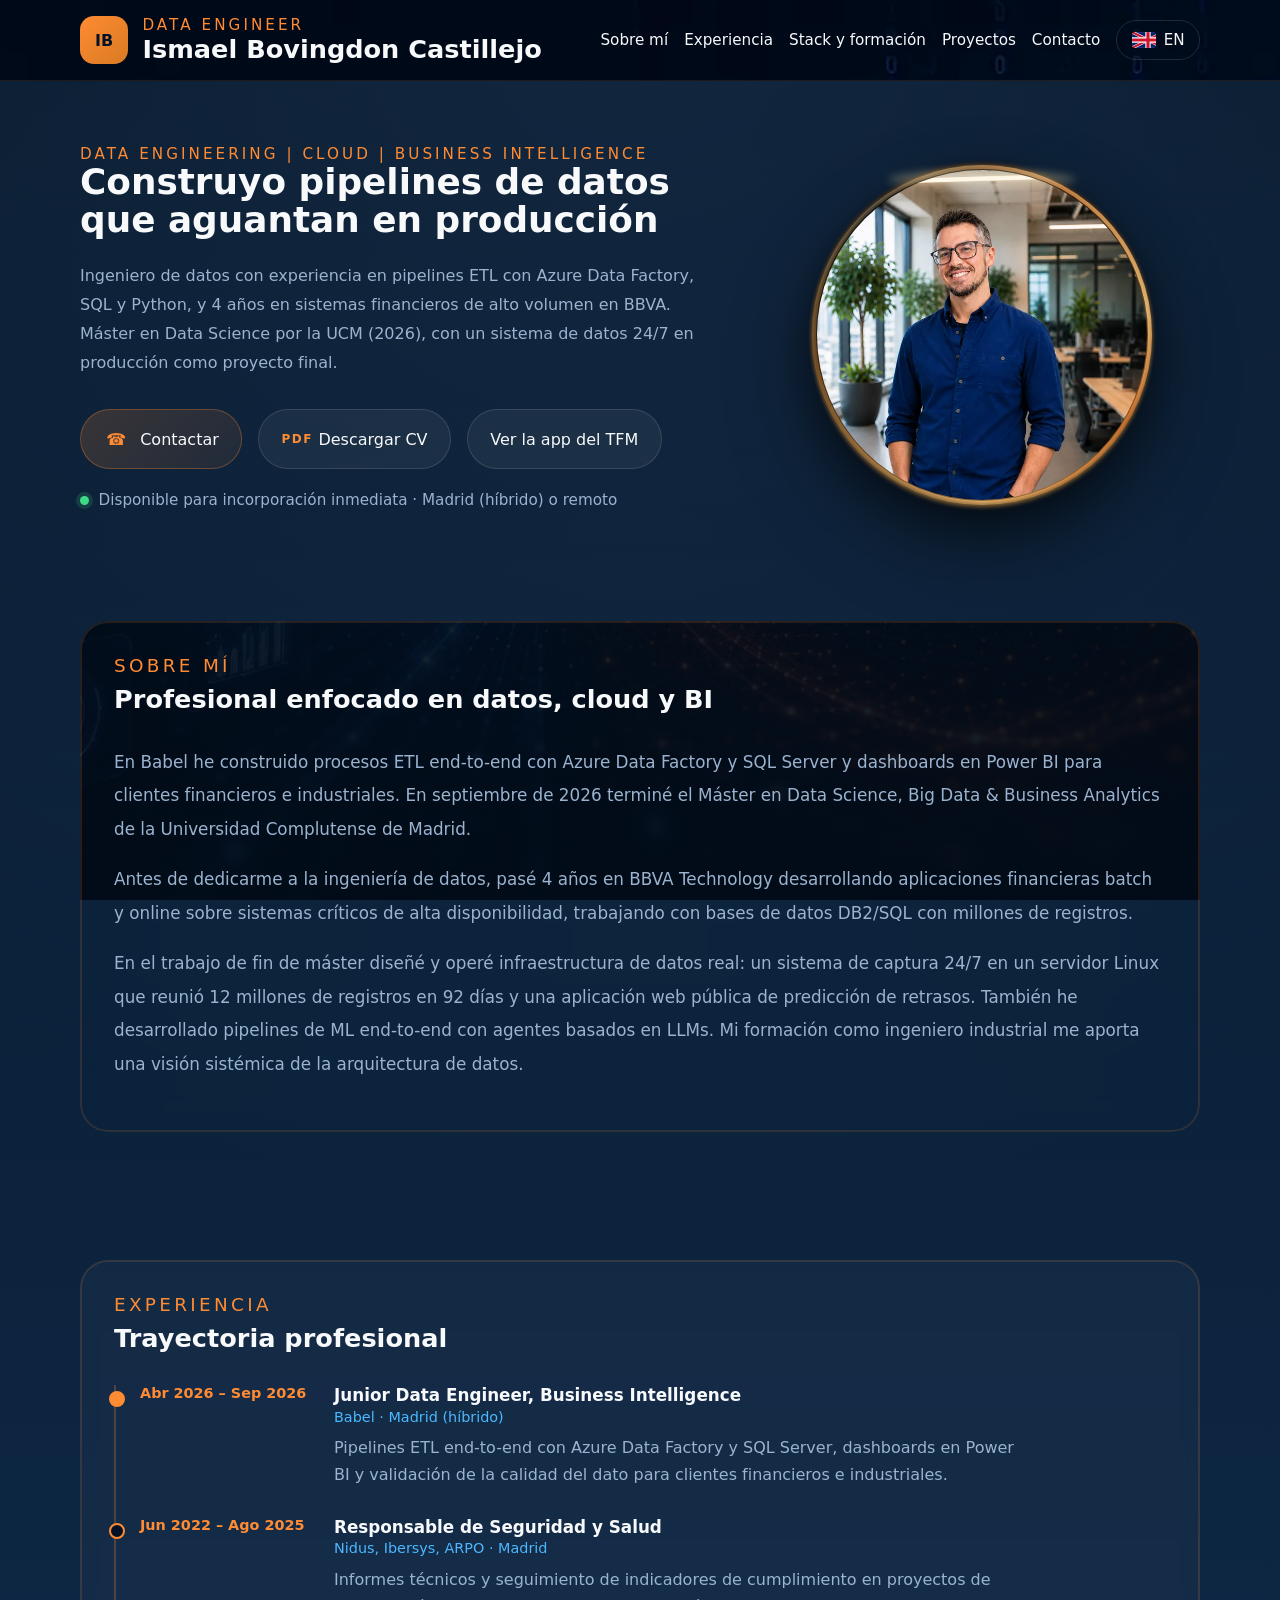
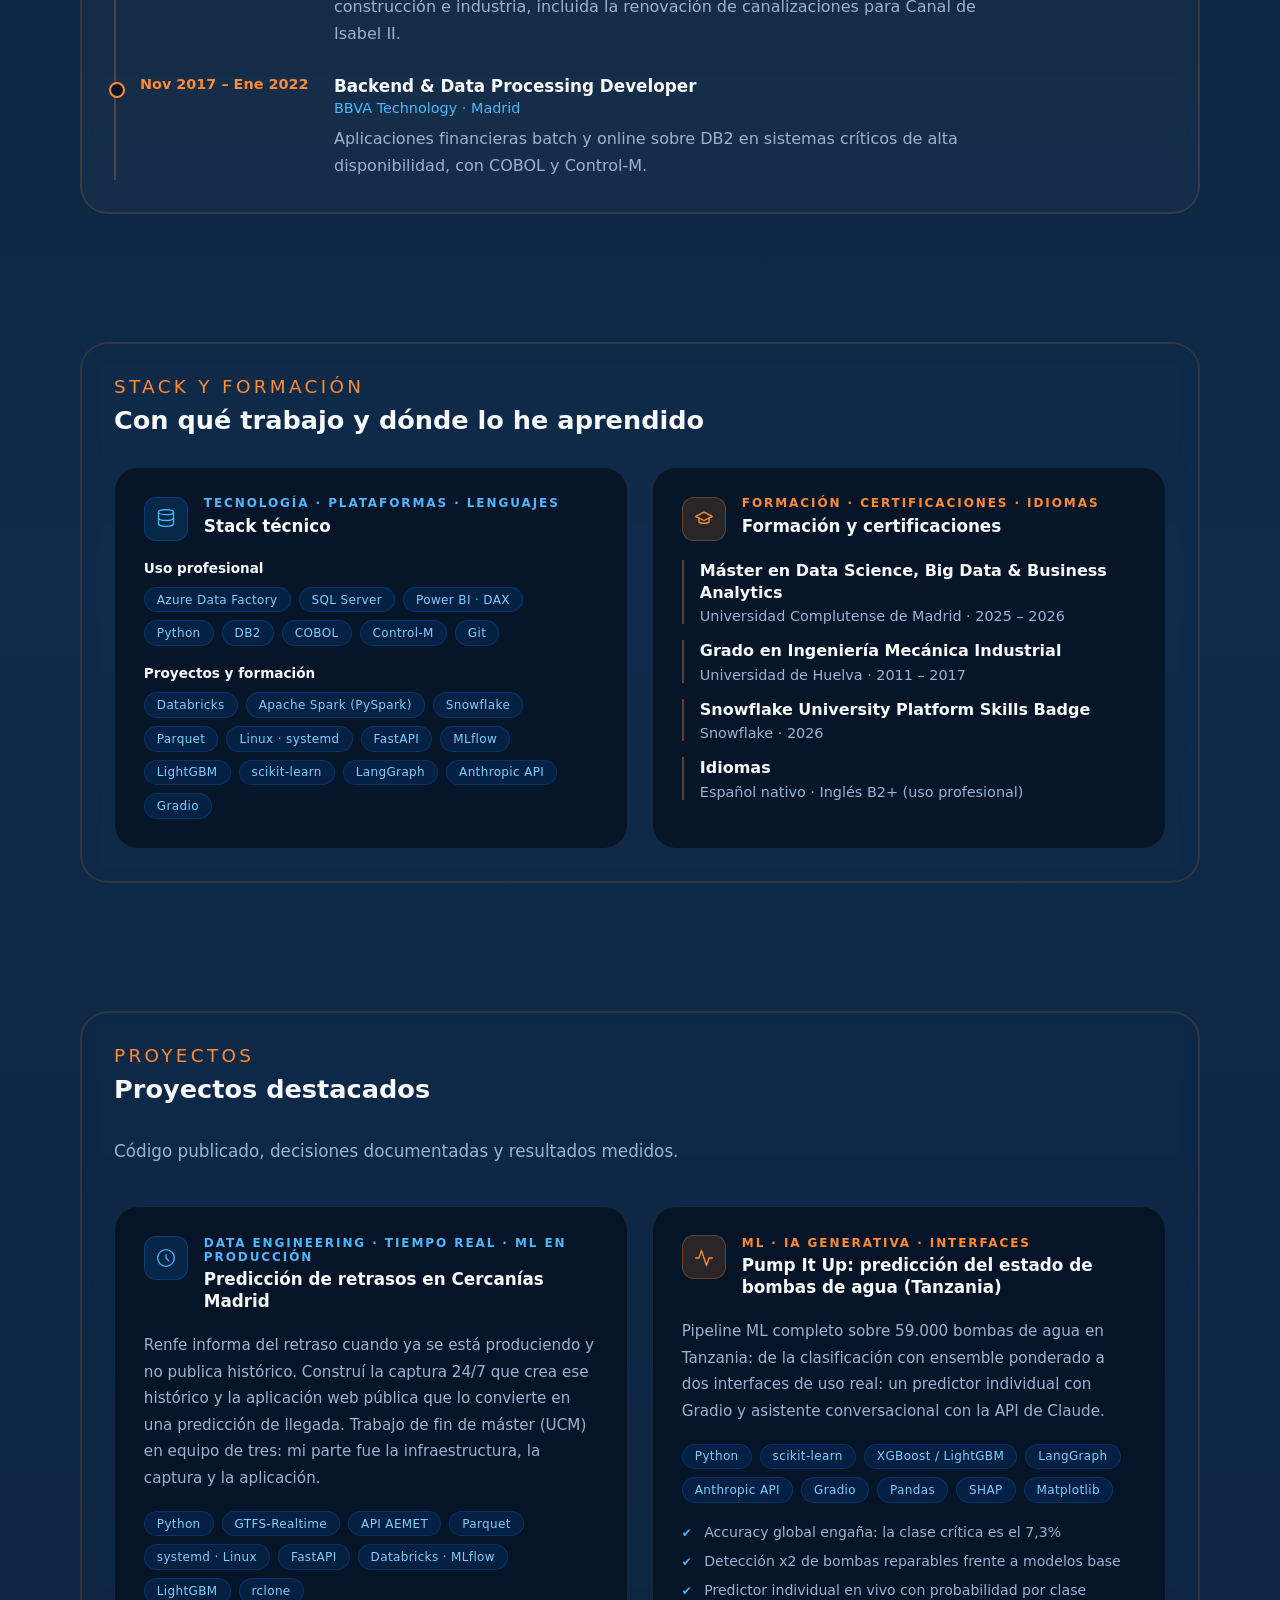
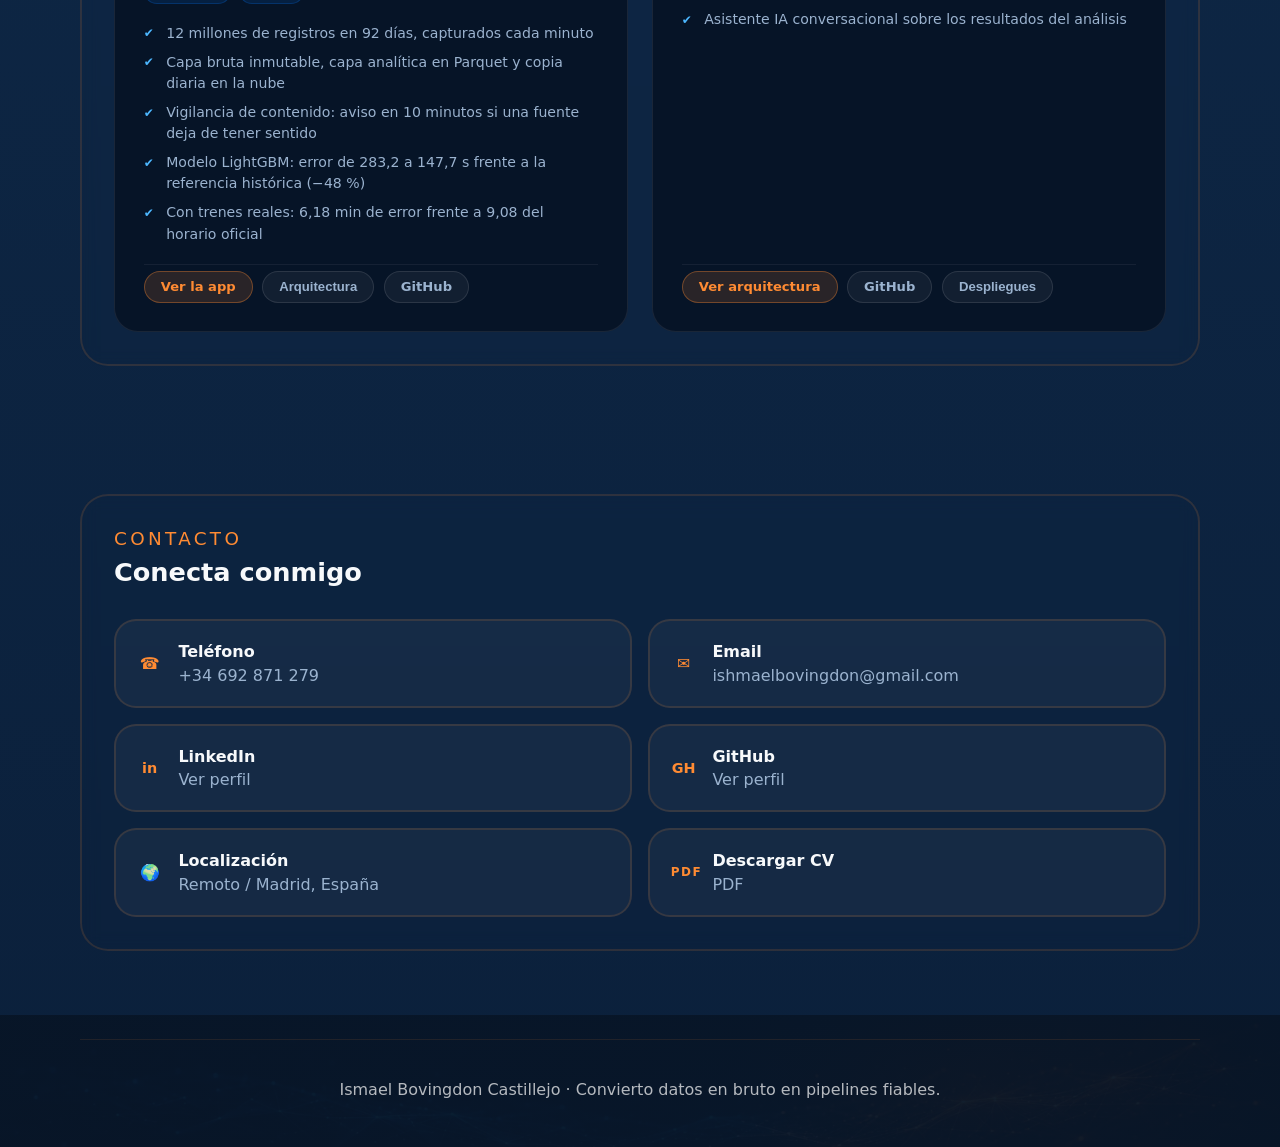
==== commit 849f7c5f: "Add files via upload" ====
--- a/index.html
+++ b/index.html
@@ -336,7 +336,7 @@
             <div class="pce-header">
               <div class="pce-icon" aria-hidden="true">
                 <svg viewBox="0 0 24 24" fill="none" stroke="currentColor" stroke-width="1.6" stroke-linecap="round" stroke-linejoin="round">
-                  <polyline points="22 12 18 12 15 21 9 3 6 12 2 12"/>
+                  <path d="M12 2a10 10 0 1 0 0 20A10 10 0 0 0 12 2z"/><path d="M12 8v4l3 3"/>
                 </svg>
               </div>
               <div class="pce-meta">
@@ -357,7 +357,7 @@
               <span>rclone</span>
             </div>
             <ul class="pce-impact">
-              <li>12 millones de registros en 92 días, capturados cada minuto en un servidor de unos 5 €/mes</li>
+              <li>12 millones de registros en 92 días, capturados cada minuto</li>
               <li>Capa bruta inmutable, capa analítica en Parquet y copia diaria en la nube</li>
               <li>Vigilancia de contenido: aviso en 10 minutos si una fuente deja de tener sentido</li>
               <li>Modelo LightGBM: error de 283,2 a 147,7 s frente a la referencia histórica (−48 %)</li>
@@ -376,7 +376,7 @@
             <div class="pce-header">
               <div class="pce-icon pce-icon--orange" aria-hidden="true">
                 <svg viewBox="0 0 24 24" fill="none" stroke="currentColor" stroke-width="1.6" stroke-linecap="round" stroke-linejoin="round">
-                  <path d="M12 2a10 10 0 1 0 0 20A10 10 0 0 0 12 2z"/><path d="M12 8v4l3 3"/>
+                  <polyline points="22 12 18 12 15 21 9 3 6 12 2 12"/>
                 </svg>
               </div>
               <div class="pce-meta">
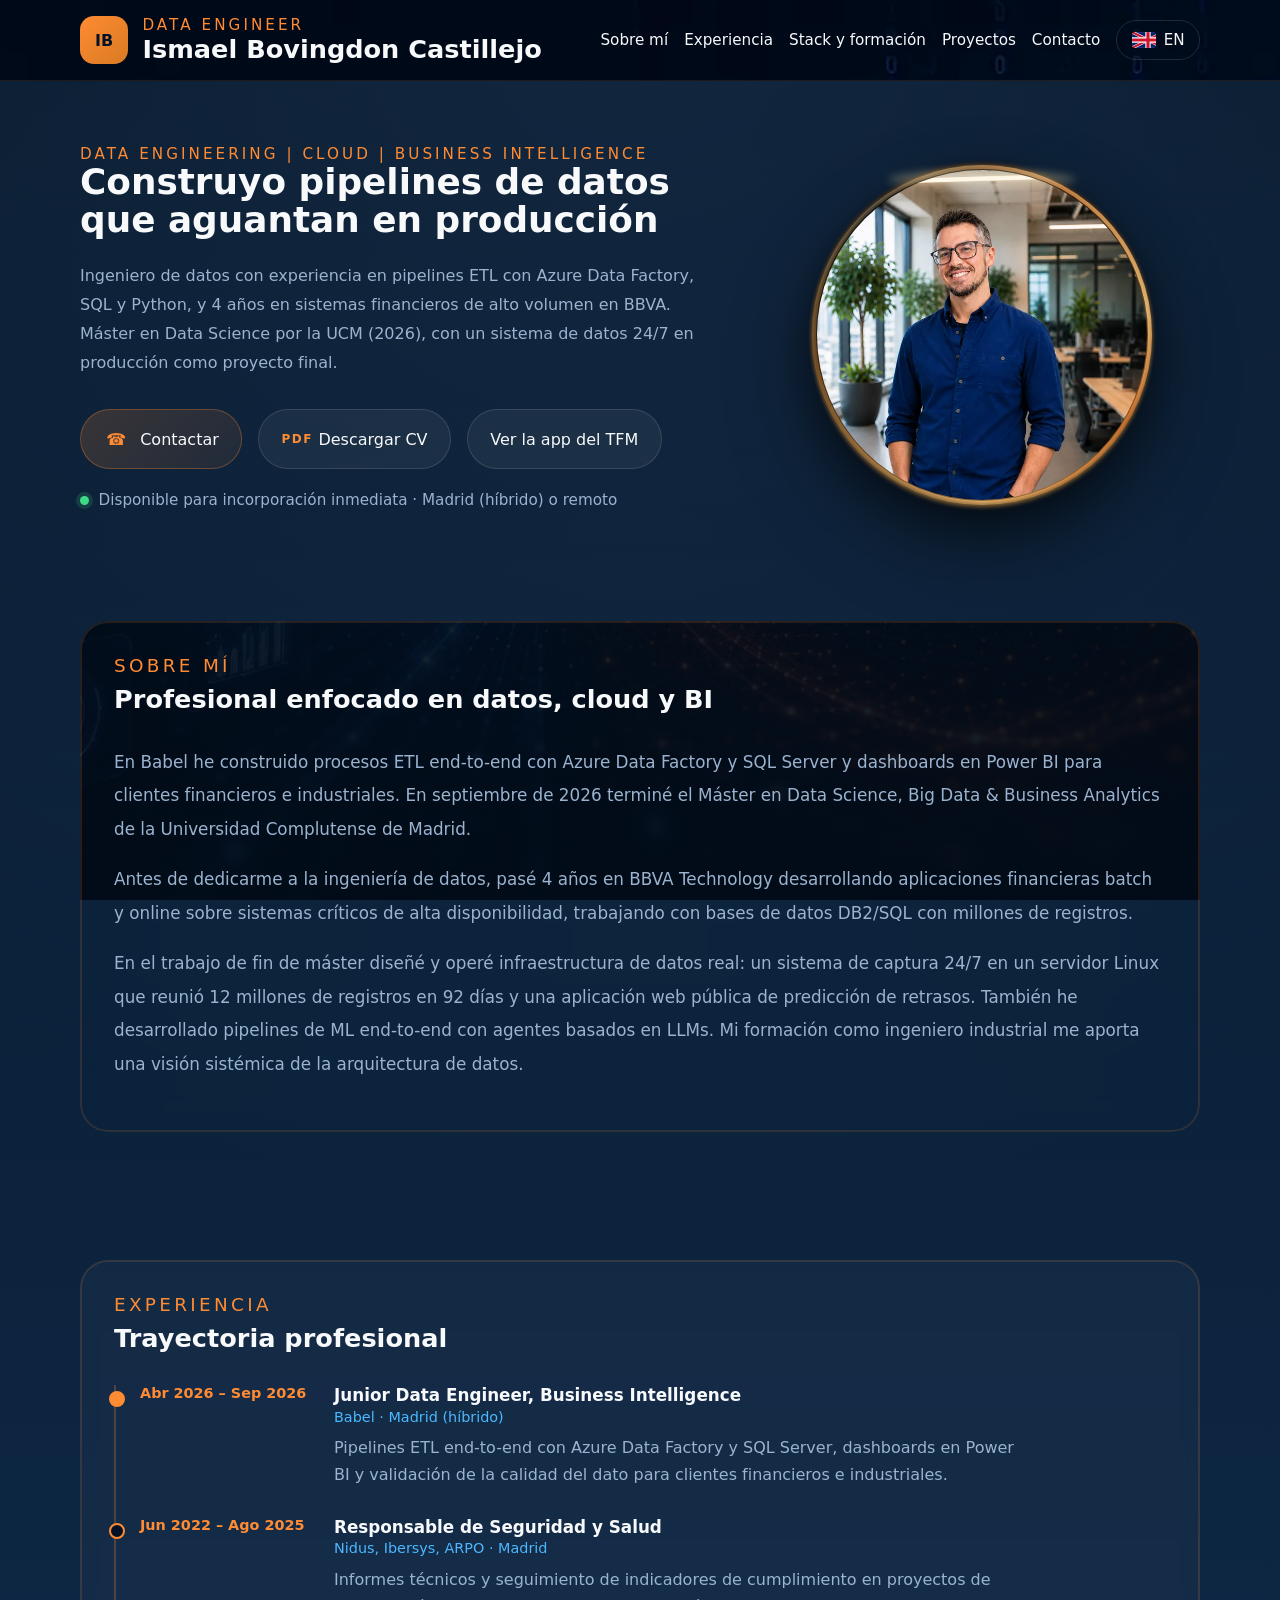
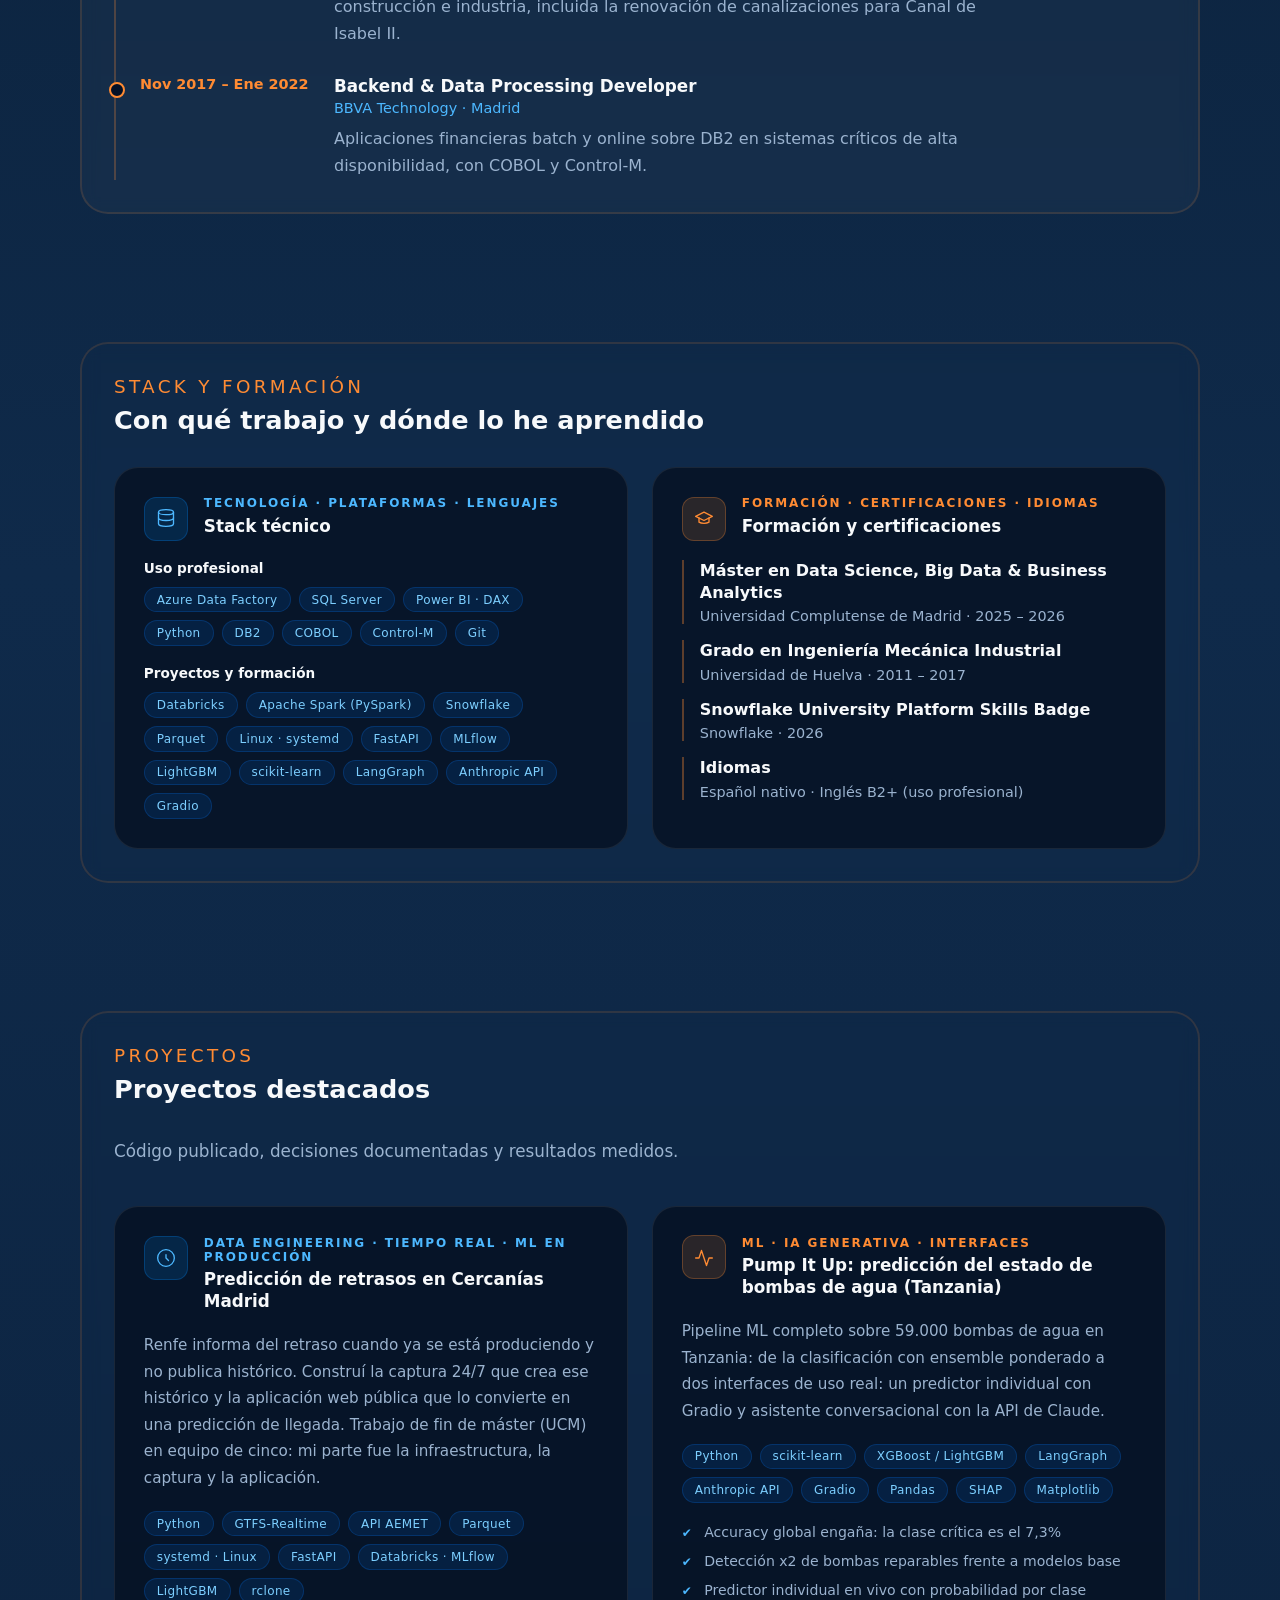
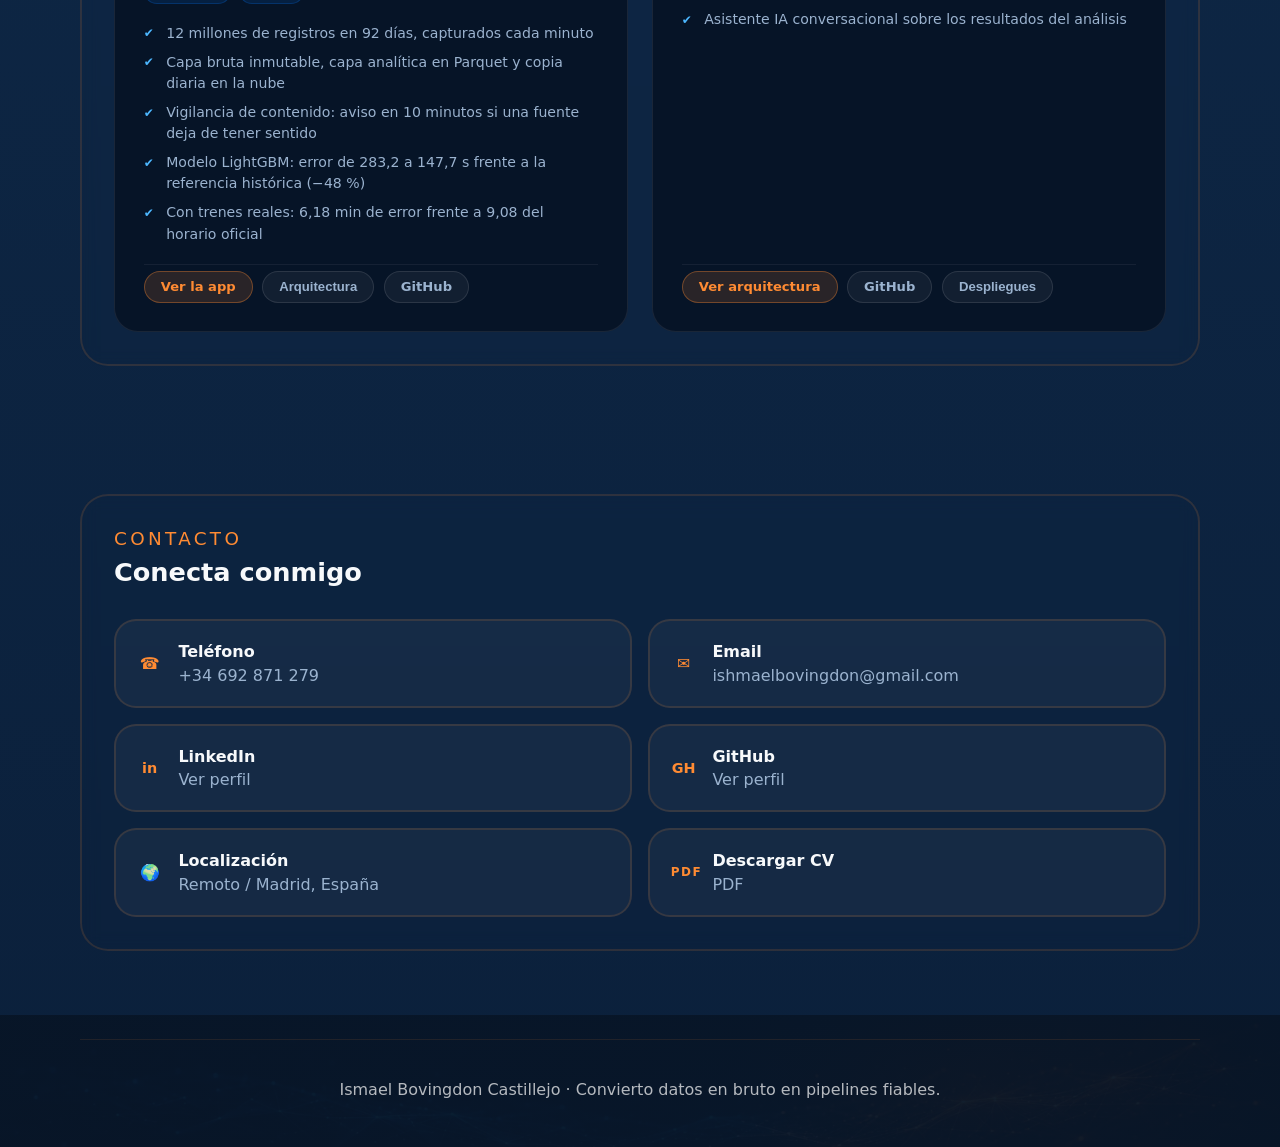
==== commit 422cc182: "Modify project description in index.html Updated project description to reflect team size change." ====
--- a/index.html
+++ b/index.html
@@ -344,7 +344,7 @@
                 <h3 class="pce-title">Predicción de retrasos en Cercanías Madrid</h3>
               </div>
             </div>
-            <p class="pce-description">Renfe informa del retraso cuando ya se está produciendo y no publica histórico. Construí la captura 24/7 que crea ese histórico y la aplicación web pública que lo convierte en una predicción de llegada. Trabajo de fin de máster (UCM) en equipo de tres: mi parte fue la infraestructura, la captura y la aplicación.</p>
+            <p class="pce-description">Renfe informa del retraso cuando ya se está produciendo y no publica histórico. Construí la captura 24/7 que crea ese histórico y la aplicación web pública que lo convierte en una predicción de llegada. Trabajo de fin de máster (UCM) en equipo de cinco: mi parte fue la infraestructura, la captura y la aplicación.</p>
             <div class="pce-stack">
               <span>Python</span>
               <span>GTFS-Realtime</span>
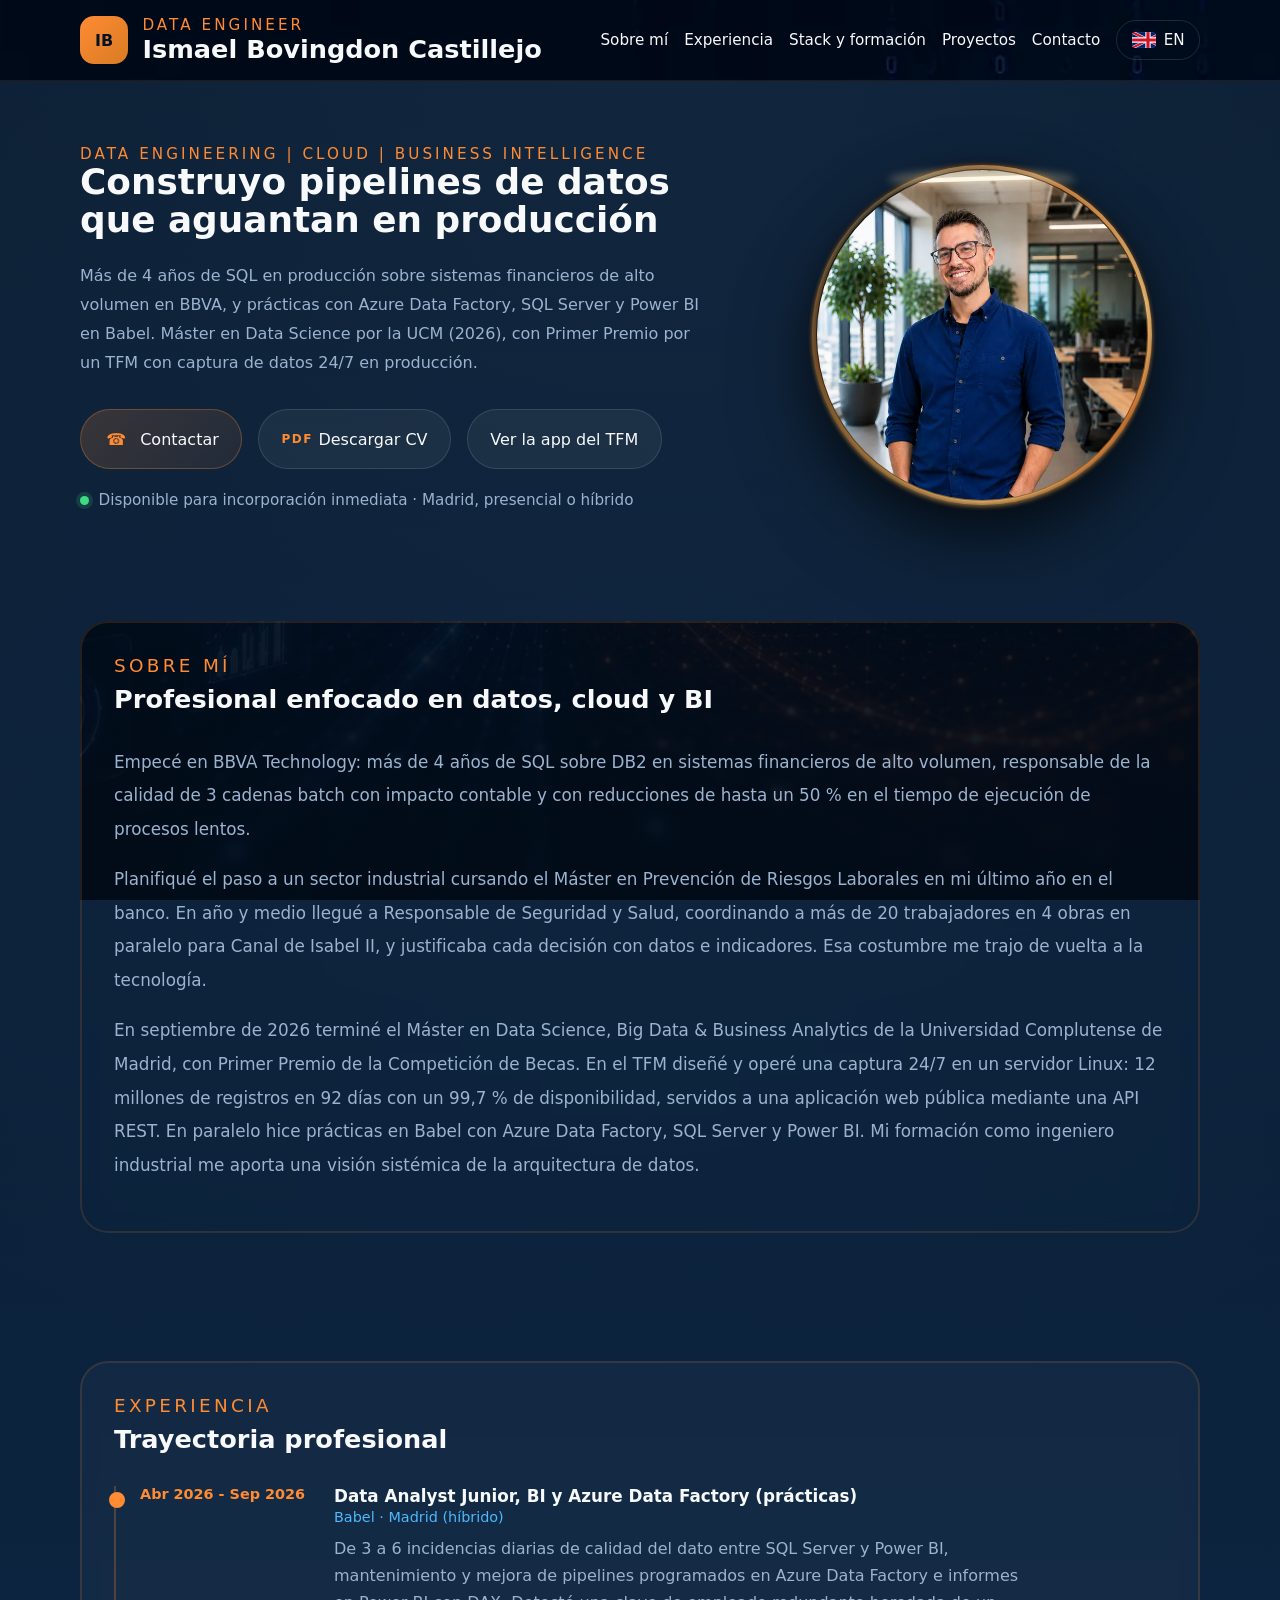
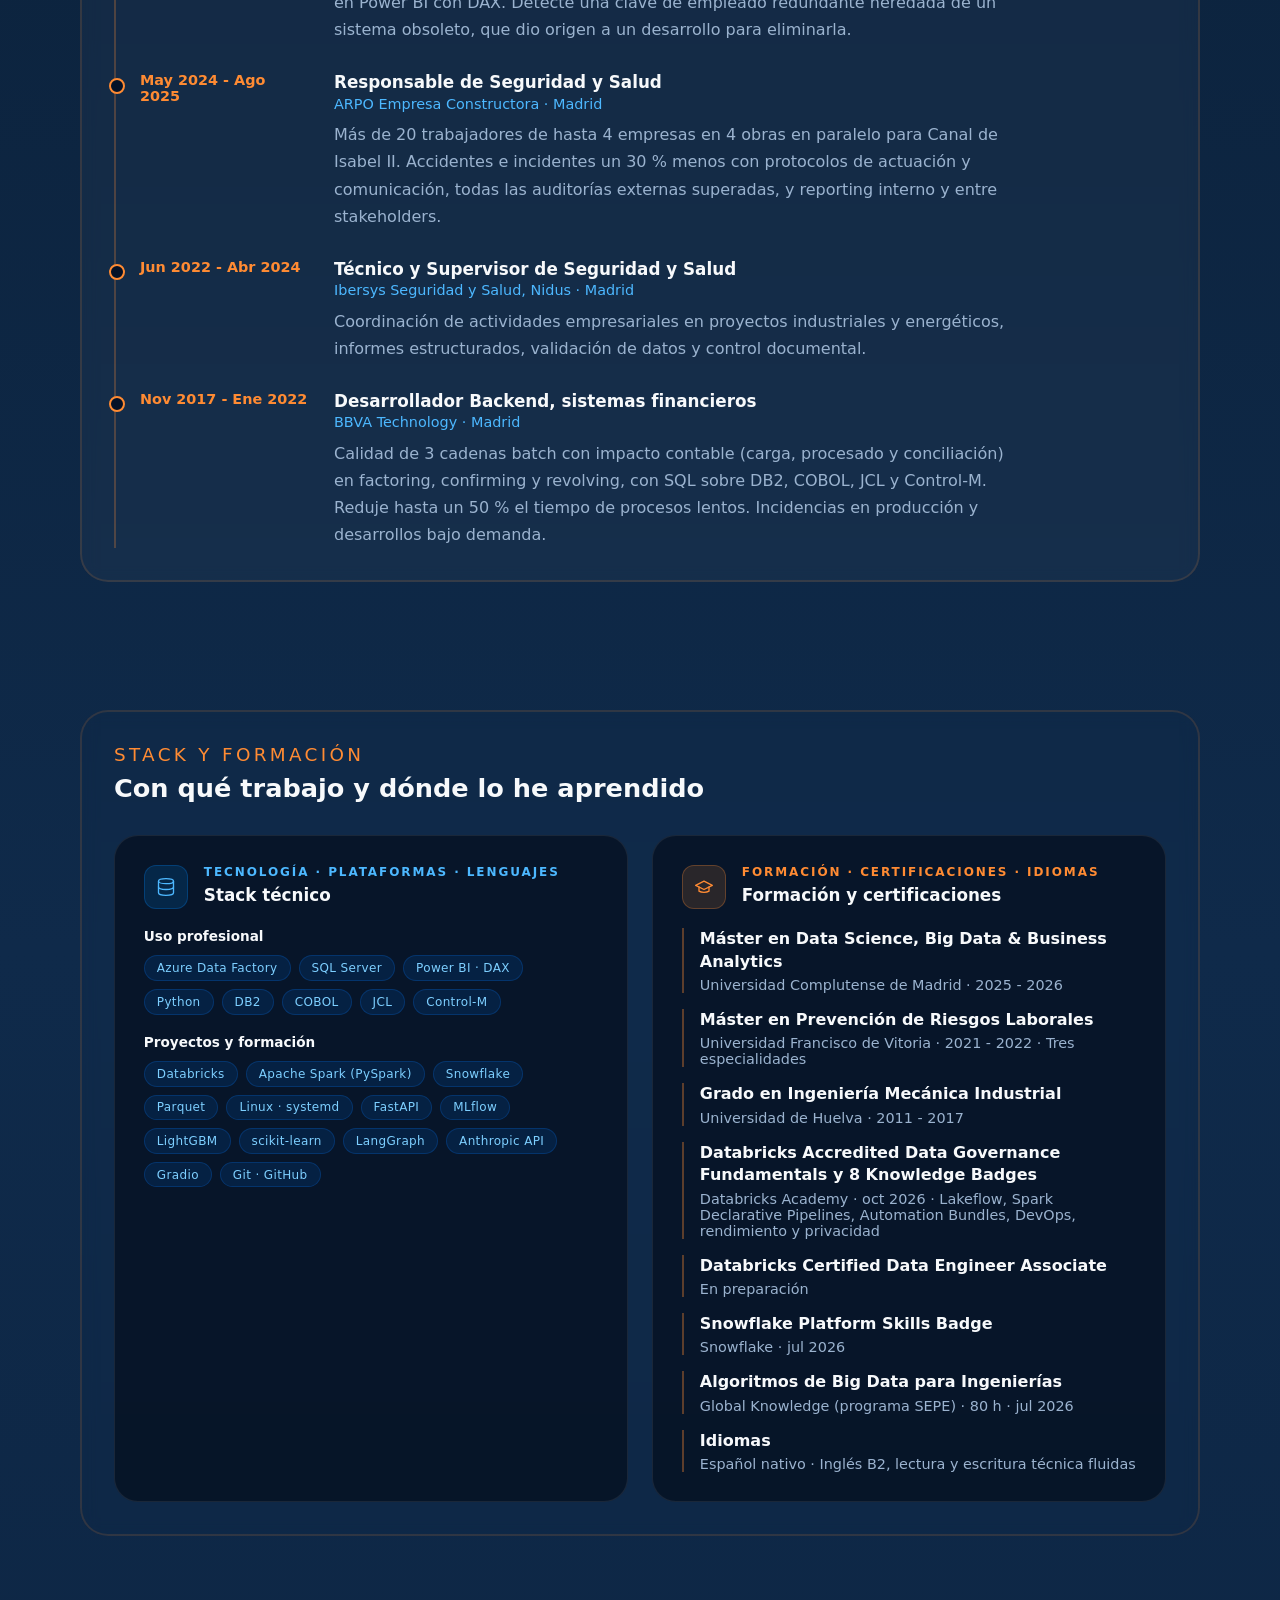
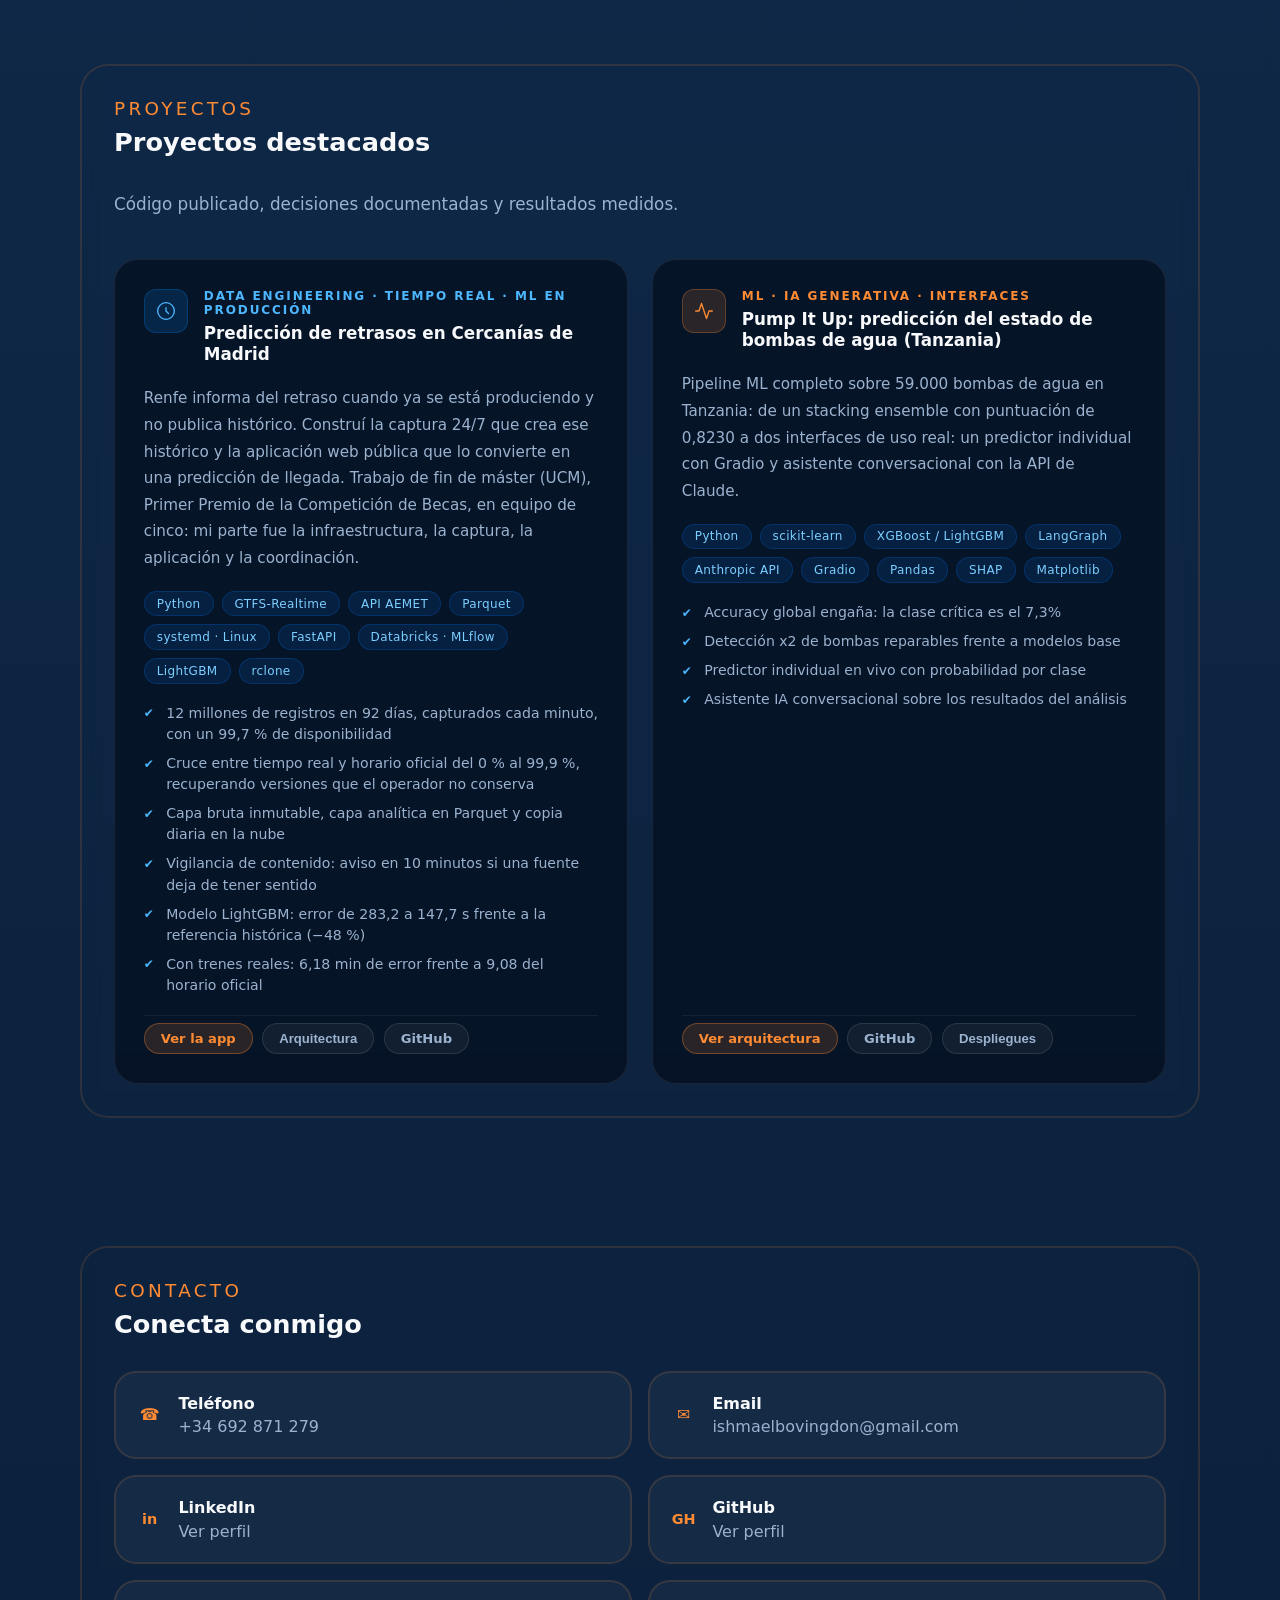
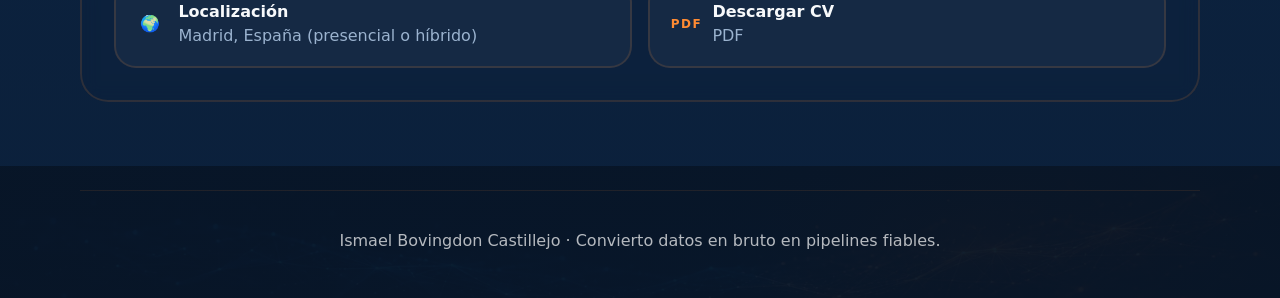
==== commit 08e9e4a9: "Add files via upload" ====
--- a/index.html
+++ b/index.html
@@ -4,7 +4,7 @@
   <meta charset="UTF-8" />
   <meta name="viewport" content="width=device-width, initial-scale=1.0" />
   <title>Ismael Bovingdon Castillejo | Data Engineer</title>
-  <meta name="description" content="Ingeniero de datos en Madrid. Pipelines ETL con Azure Data Factory, SQL y Python, y un sistema de captura 24/7 con aplicación pública de predicción de retrasos de Cercanías." />
+  <meta name="description" content="Data Engineer junior en Madrid. Más de 4 años de SQL en producción (BBVA), Azure Data Factory, SQL Server y Power BI, y una captura de datos 24/7 premiada con aplicación pública de predicción de retrasos de Cercanías." />
   <link rel="canonical" href="https://i-bovingdon.github.io/DataEngineer.com/" />
   <link rel="alternate" hreflang="es" href="https://i-bovingdon.github.io/DataEngineer.com/" />
   <link rel="alternate" hreflang="en" href="https://i-bovingdon.github.io/DataEngineer.com/index-en.html" />
@@ -14,7 +14,7 @@
   <meta property="og:type" content="website" />
   <meta property="og:url" content="https://i-bovingdon.github.io/DataEngineer.com/" />
   <meta property="og:title" content="Ismael Bovingdon Castillejo | Data Engineer" />
-  <meta property="og:description" content="Ingeniero de datos en Madrid. Pipelines ETL con Azure Data Factory, SQL y Python, y un sistema de captura 24/7 con aplicación pública de predicción de retrasos de Cercanías." />
+  <meta property="og:description" content="Data Engineer junior en Madrid. Más de 4 años de SQL en producción (BBVA), Azure Data Factory, SQL Server y Power BI, y una captura de datos 24/7 premiada con aplicación pública de predicción de retrasos de Cercanías." />
   <meta property="og:image" content="https://i-bovingdon.github.io/DataEngineer.com/assets/og-image.jpg" />
   <meta property="og:image:width" content="1200" />
   <meta property="og:image:height" content="630" />
@@ -152,9 +152,9 @@
           <p class="eyebrow">Data Engineering | Cloud | Business Intelligence </p>
           <h2>Construyo pipelines de datos que aguantan en producción</h2>
           <p class="hero-text">
-            Ingeniero de datos con experiencia en pipelines ETL con Azure Data Factory, SQL y Python,
-            y 4 años en sistemas financieros de alto volumen en BBVA.
-            Máster en Data Science por la UCM (2026), con un sistema de datos 24/7 en producción como proyecto final.
+            Más de 4 años de SQL en producción sobre sistemas financieros de alto volumen en BBVA,
+            y prácticas con Azure Data Factory, SQL Server y Power BI en Babel.
+            Máster en Data Science por la UCM (2026), con Primer Premio por un TFM con captura de datos 24/7 en producción.
           </p>
           <div class="hero-actions">
             <a class="cta-button accent" href="#contact">
@@ -169,7 +169,7 @@
               Ver la app del TFM
             </a>
           </div>
-          <p class="hero-note"><span class="hero-dot" aria-hidden="true"></span>Disponible para incorporación inmediata · Madrid (híbrido) o remoto</p>
+          <p class="hero-note"><span class="hero-dot" aria-hidden="true"></span>Disponible para incorporación inmediata · Madrid, presencial o híbrido</p>
         </div>
 
         <div class="hero-visual">
@@ -189,9 +189,9 @@
           <h2>Profesional enfocado en datos, cloud y BI</h2>
         </div>
         <div class="about-copy">
-          <p>En Babel he construido procesos ETL end-to-end con Azure Data Factory y SQL Server y dashboards en Power BI para clientes financieros e industriales. En septiembre de 2026 terminé el Máster en Data Science, Big Data & Business Analytics de la Universidad Complutense de Madrid.</p>
-          <p>Antes de dedicarme a la ingeniería de datos, pasé 4 años en BBVA Technology desarrollando aplicaciones financieras batch y online sobre sistemas críticos de alta disponibilidad, trabajando con bases de datos DB2/SQL con millones de registros.</p>
-          <p>En el trabajo de fin de máster diseñé y operé infraestructura de datos real: un sistema de captura 24/7 en un servidor Linux que reunió 12 millones de registros en 92 días y una aplicación web pública de predicción de retrasos. También he desarrollado pipelines de ML end-to-end con agentes basados en LLMs. Mi formación como ingeniero industrial me aporta una visión sistémica de la arquitectura de datos.</p>
+          <p>Empecé en BBVA Technology: más de 4 años de SQL sobre DB2 en sistemas financieros de alto volumen, responsable de la calidad de 3 cadenas batch con impacto contable y con reducciones de hasta un 50 % en el tiempo de ejecución de procesos lentos.</p>
+          <p>Planifiqué el paso a un sector industrial cursando el Máster en Prevención de Riesgos Laborales en mi último año en el banco. En año y medio llegué a Responsable de Seguridad y Salud, coordinando a más de 20 trabajadores en 4 obras en paralelo para Canal de Isabel II, y justificaba cada decisión con datos e indicadores. Esa costumbre me trajo de vuelta a la tecnología.</p>
+          <p>En septiembre de 2026 terminé el Máster en Data Science, Big Data & Business Analytics de la Universidad Complutense de Madrid, con Primer Premio de la Competición de Becas. En el TFM diseñé y operé una captura 24/7 en un servidor Linux: 12 millones de registros en 92 días con un 99,7 % de disponibilidad, servidos a una aplicación web pública mediante una API REST. En paralelo hice prácticas en Babel con Azure Data Factory, SQL Server y Power BI. Mi formación como ingeniero industrial me aporta una visión sistémica de la arquitectura de datos.</p>
         </div>
       </div>
     </section>
@@ -204,27 +204,35 @@
         </div>
         <ol class="timeline">
           <li class="timeline-item">
-            <p class="timeline-date">Abr 2026 – Sep 2026</p>
-            <div>
-              <h3 class="timeline-role">Junior Data Engineer, Business Intelligence</h3>
+            <p class="timeline-date">Abr 2026 - Sep 2026</p>
+            <div>
+              <h3 class="timeline-role">Data Analyst Junior, BI y Azure Data Factory (prácticas)</h3>
               <p class="timeline-org">Babel · Madrid (híbrido)</p>
-              <p class="timeline-desc">Pipelines ETL end-to-end con Azure Data Factory y SQL Server, dashboards en Power BI y validación de la calidad del dato para clientes financieros e industriales.</p>
+              <p class="timeline-desc">De 3 a 6 incidencias diarias de calidad del dato entre SQL Server y Power BI, mantenimiento y mejora de pipelines programados en Azure Data Factory e informes en Power BI con DAX. Detecté una clave de empleado redundante heredada de un sistema obsoleto, que dio origen a un desarrollo para eliminarla.</p>
             </div>
           </li>
           <li class="timeline-item">
-            <p class="timeline-date">Jun 2022 – Ago 2025</p>
+            <p class="timeline-date">May 2024 - Ago 2025</p>
             <div>
               <h3 class="timeline-role">Responsable de Seguridad y Salud</h3>
-              <p class="timeline-org">Nidus, Ibersys, ARPO · Madrid</p>
-              <p class="timeline-desc">Informes técnicos y seguimiento de indicadores de cumplimiento en proyectos de construcción e industria, incluida la renovación de canalizaciones para Canal de Isabel II.</p>
+              <p class="timeline-org">ARPO Empresa Constructora · Madrid</p>
+              <p class="timeline-desc">Más de 20 trabajadores de hasta 4 empresas en 4 obras en paralelo para Canal de Isabel II. Accidentes e incidentes un 30 % menos con protocolos de actuación y comunicación, todas las auditorías externas superadas, y reporting interno y entre stakeholders.</p>
             </div>
           </li>
           <li class="timeline-item">
-            <p class="timeline-date">Nov 2017 – Ene 2022</p>
-            <div>
-              <h3 class="timeline-role">Backend &amp; Data Processing Developer</h3>
+            <p class="timeline-date">Jun 2022 - Abr 2024</p>
+            <div>
+              <h3 class="timeline-role">Técnico y Supervisor de Seguridad y Salud</h3>
+              <p class="timeline-org">Ibersys Seguridad y Salud, Nidus · Madrid</p>
+              <p class="timeline-desc">Coordinación de actividades empresariales en proyectos industriales y energéticos, informes estructurados, validación de datos y control documental.</p>
+            </div>
+          </li>
+          <li class="timeline-item">
+            <p class="timeline-date">Nov 2017 - Ene 2022</p>
+            <div>
+              <h3 class="timeline-role">Desarrollador Backend, sistemas financieros</h3>
               <p class="timeline-org">BBVA Technology · Madrid</p>
-              <p class="timeline-desc">Aplicaciones financieras batch y online sobre DB2 en sistemas críticos de alta disponibilidad, con COBOL y Control-M.</p>
+              <p class="timeline-desc">Calidad de 3 cadenas batch con impacto contable (carga, procesado y conciliación) en factoring, confirming y revolving, con SQL sobre DB2, COBOL, JCL y Control-M. Reduje hasta un 50 % el tiempo de procesos lentos. Incidencias en producción y desarrollos bajo demanda.</p>
             </div>
           </li>
         </ol>
@@ -262,8 +270,8 @@
               <span>Python</span>
               <span>DB2</span>
               <span>COBOL</span>
+              <span>JCL</span>
               <span>Control-M</span>
-              <span>Git</span>
             </div>
             <p class="stack-group-label">Proyectos y formación</p>
             <div class="pce-stack">
@@ -279,6 +287,7 @@
               <span>LangGraph</span>
               <span>Anthropic API</span>
               <span>Gradio</span>
+              <span>Git · GitHub</span>
             </div>
           </article>
 
@@ -299,19 +308,35 @@
             <ul class="cred-list">
               <li>
                 <p class="cred-title">Máster en Data Science, Big Data &amp; Business Analytics</p>
-                <p class="cred-meta">Universidad Complutense de Madrid · 2025 – 2026</p>
+                <p class="cred-meta">Universidad Complutense de Madrid · 2025 - 2026</p>
+              </li>
+              <li>
+                <p class="cred-title">Máster en Prevención de Riesgos Laborales</p>
+                <p class="cred-meta">Universidad Francisco de Vitoria · 2021 - 2022 · Tres especialidades</p>
               </li>
               <li>
                 <p class="cred-title">Grado en Ingeniería Mecánica Industrial</p>
-                <p class="cred-meta">Universidad de Huelva · 2011 – 2017</p>
-              </li>
-              <li>
-                <p class="cred-title">Snowflake University Platform Skills Badge</p>
-                <p class="cred-meta">Snowflake · 2026</p>
+                <p class="cred-meta">Universidad de Huelva · 2011 - 2017</p>
+              </li>
+              <li>
+                <p class="cred-title">Databricks Accredited Data Governance Fundamentals y 8 Knowledge Badges</p>
+                <p class="cred-meta">Databricks Academy · oct 2026 · Lakeflow, Spark Declarative Pipelines, Automation Bundles, DevOps, rendimiento y privacidad</p>
+              </li>
+              <li>
+                <p class="cred-title">Databricks Certified Data Engineer Associate</p>
+                <p class="cred-meta">En preparación</p>
+              </li>
+              <li>
+                <p class="cred-title">Snowflake Platform Skills Badge</p>
+                <p class="cred-meta">Snowflake · jul 2026</p>
+              </li>
+              <li>
+                <p class="cred-title">Algoritmos de Big Data para Ingenierías</p>
+                <p class="cred-meta">Global Knowledge (programa SEPE) · 80 h · jul 2026</p>
               </li>
               <li>
                 <p class="cred-title">Idiomas</p>
-                <p class="cred-meta">Español nativo · Inglés B2+ (uso profesional)</p>
+                <p class="cred-meta">Español nativo · Inglés B2, lectura y escritura técnica fluidas</p>
               </li>
             </ul>
           </article>
@@ -330,7 +355,7 @@
 
         <div class="project-cards-grid">
 
-          <!-- Card 1 — TFM Cercanías Madrid -->
+          <!-- Card 1 - TFM Cercanías Madrid -->
           <article class="project-card-enterprise">
             <div class="pce-glow pce-glow--blue"></div>
             <div class="pce-header">
@@ -341,10 +366,10 @@
               </div>
               <div class="pce-meta">
                 <span class="pce-category">Data Engineering · Tiempo real · ML en producción</span>
-                <h3 class="pce-title">Predicción de retrasos en Cercanías Madrid</h3>
-              </div>
-            </div>
-            <p class="pce-description">Renfe informa del retraso cuando ya se está produciendo y no publica histórico. Construí la captura 24/7 que crea ese histórico y la aplicación web pública que lo convierte en una predicción de llegada. Trabajo de fin de máster (UCM) en equipo de cinco: mi parte fue la infraestructura, la captura y la aplicación.</p>
+                <h3 class="pce-title">Predicción de retrasos en Cercanías de Madrid</h3>
+              </div>
+            </div>
+            <p class="pce-description">Renfe informa del retraso cuando ya se está produciendo y no publica histórico. Construí la captura 24/7 que crea ese histórico y la aplicación web pública que lo convierte en una predicción de llegada. Trabajo de fin de máster (UCM), Primer Premio de la Competición de Becas, en equipo de cinco: mi parte fue la infraestructura, la captura, la aplicación y la coordinación.</p>
             <div class="pce-stack">
               <span>Python</span>
               <span>GTFS-Realtime</span>
@@ -357,7 +382,8 @@
               <span>rclone</span>
             </div>
             <ul class="pce-impact">
-              <li>12 millones de registros en 92 días, capturados cada minuto</li>
+              <li>12 millones de registros en 92 días, capturados cada minuto, con un 99,7 % de disponibilidad</li>
+              <li>Cruce entre tiempo real y horario oficial del 0 % al 99,9 %, recuperando versiones que el operador no conserva</li>
               <li>Capa bruta inmutable, capa analítica en Parquet y copia diaria en la nube</li>
               <li>Vigilancia de contenido: aviso en 10 minutos si una fuente deja de tener sentido</li>
               <li>Modelo LightGBM: error de 283,2 a 147,7 s frente a la referencia histórica (−48 %)</li>
@@ -370,7 +396,7 @@
             </div>
           </article>
 
-          <!-- Card 2 — Pump It Up -->
+          <!-- Card 2 - Pump It Up -->
           <article class="project-card-enterprise">
             <div class="pce-glow pce-glow--orange"></div>
             <div class="pce-header">
@@ -384,7 +410,7 @@
                 <h3 class="pce-title">Pump It Up: predicción del estado de bombas de agua (Tanzania)</h3>
               </div>
             </div>
-            <p class="pce-description">Pipeline ML completo sobre 59.000 bombas de agua en Tanzania: de la clasificación con ensemble ponderado a dos interfaces de uso real: un predictor individual con Gradio y asistente conversacional con la API de Claude.</p>
+            <p class="pce-description">Pipeline ML completo sobre 59.000 bombas de agua en Tanzania: de un stacking ensemble con puntuación de 0,8230 a dos interfaces de uso real: un predictor individual con Gradio y asistente conversacional con la API de Claude.</p>
             <div class="pce-stack">
               <span>Python</span>
               <span>scikit-learn</span>
@@ -434,7 +460,7 @@
               <p>ishmaelbovingdon@gmail.com</p>
             </div>
           </a>
-          <a class="contact-card" href="https://www.linkedin.com/in/ismael-bovingdon-castillejo-6a775074/" target="_blank" rel="noopener noreferrer">
+          <a class="contact-card" href="https://www.linkedin.com/in/ismael-bovingdon/" target="_blank" rel="noopener noreferrer">
             <span class="icon-linkedin"></span>
             <div>
               <h3>LinkedIn</h3>
@@ -452,7 +478,7 @@
             <span class="icon-location"></span>
             <div>
               <h3>Localización</h3>
-              <p>Remoto / Madrid, España</p>
+              <p>Madrid, España (presencial o híbrido)</p>
             </div>
           </div>
           <a class="contact-card" href="assets/CV_Ismael_Bovingdon_ES.pdf" download>
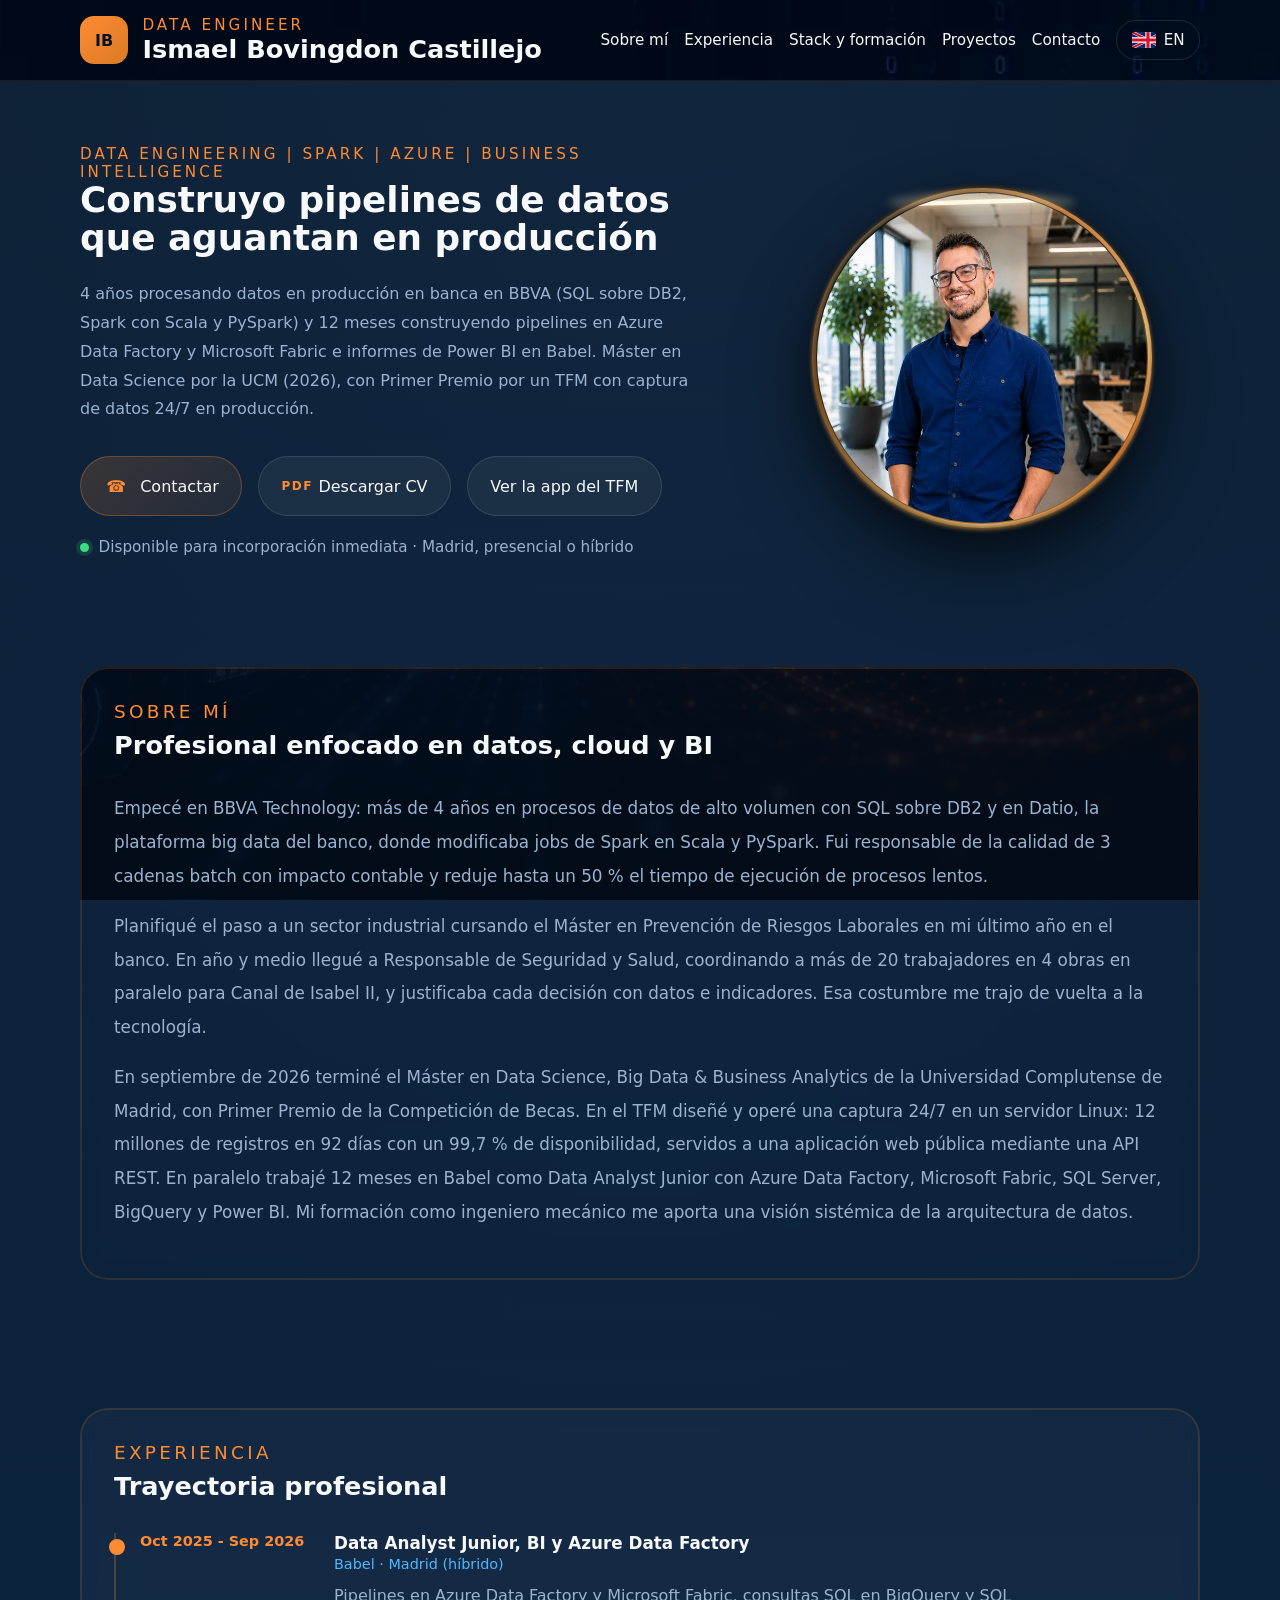
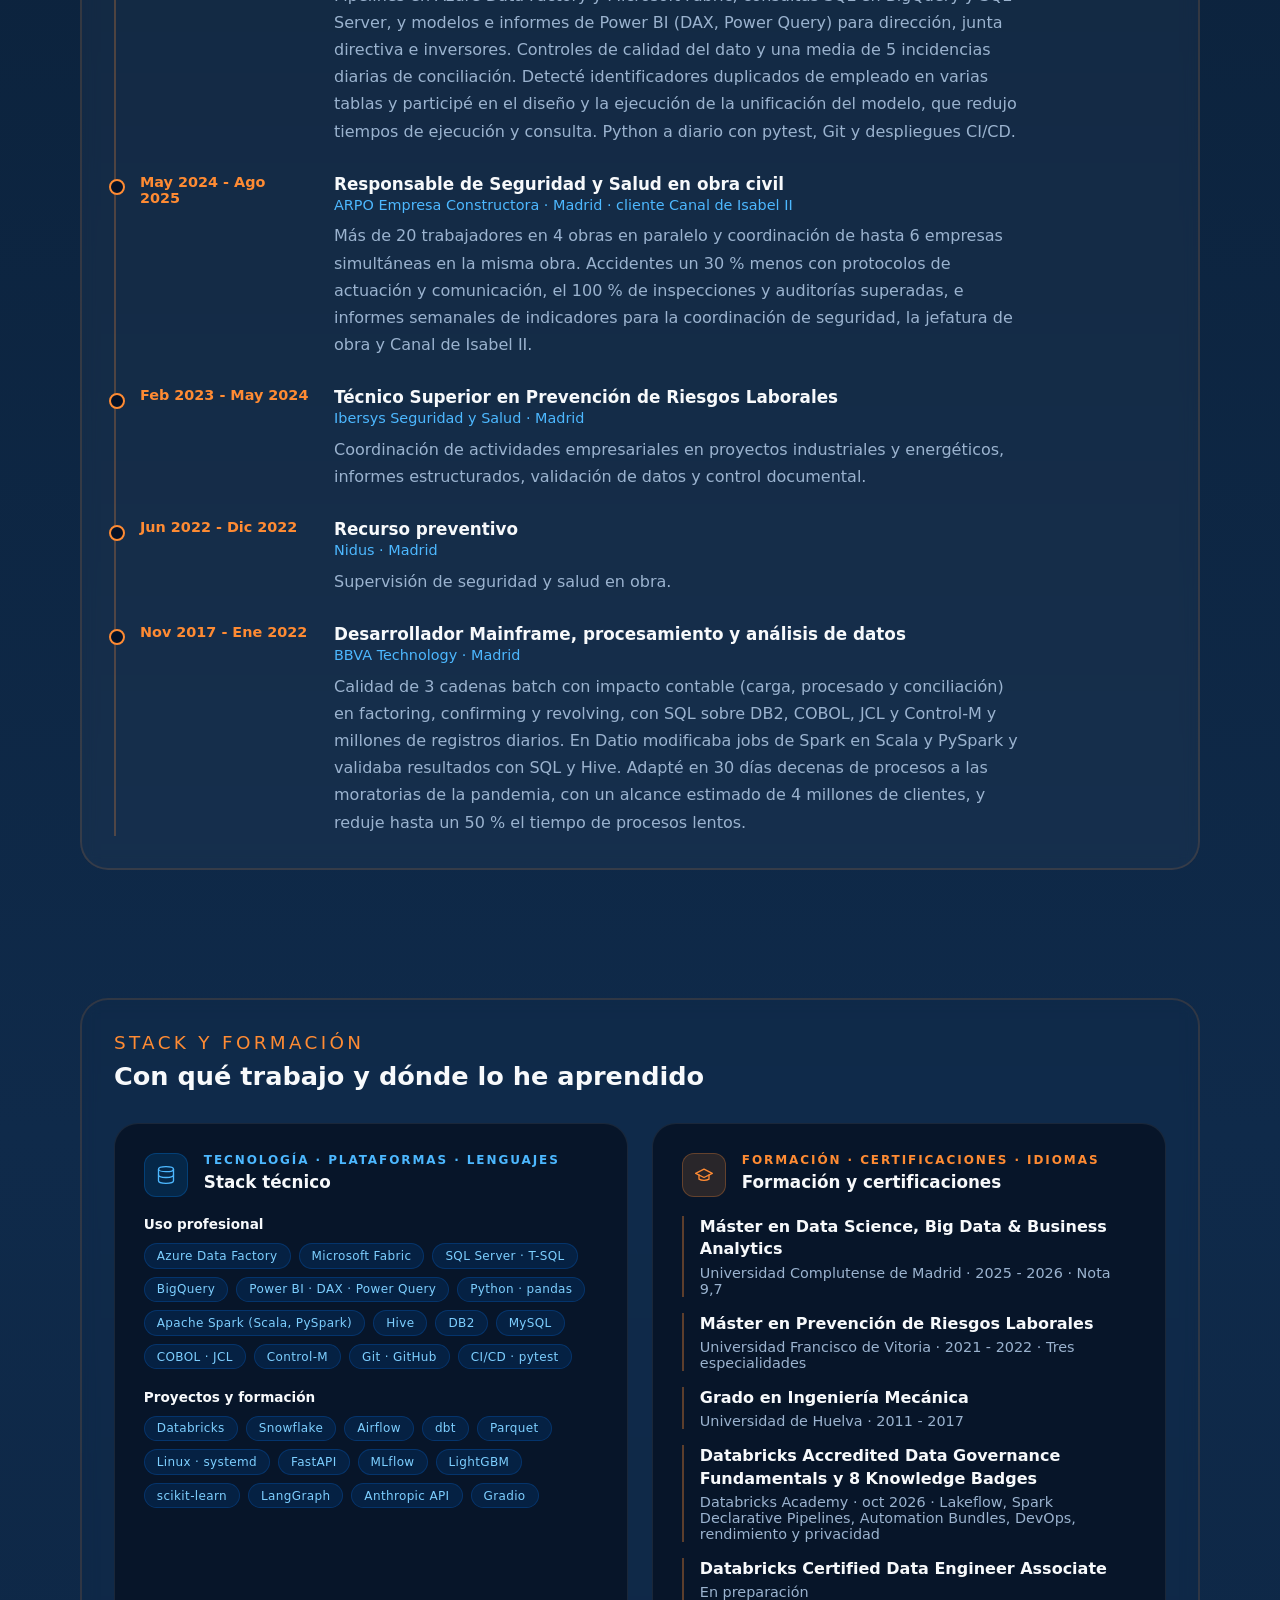
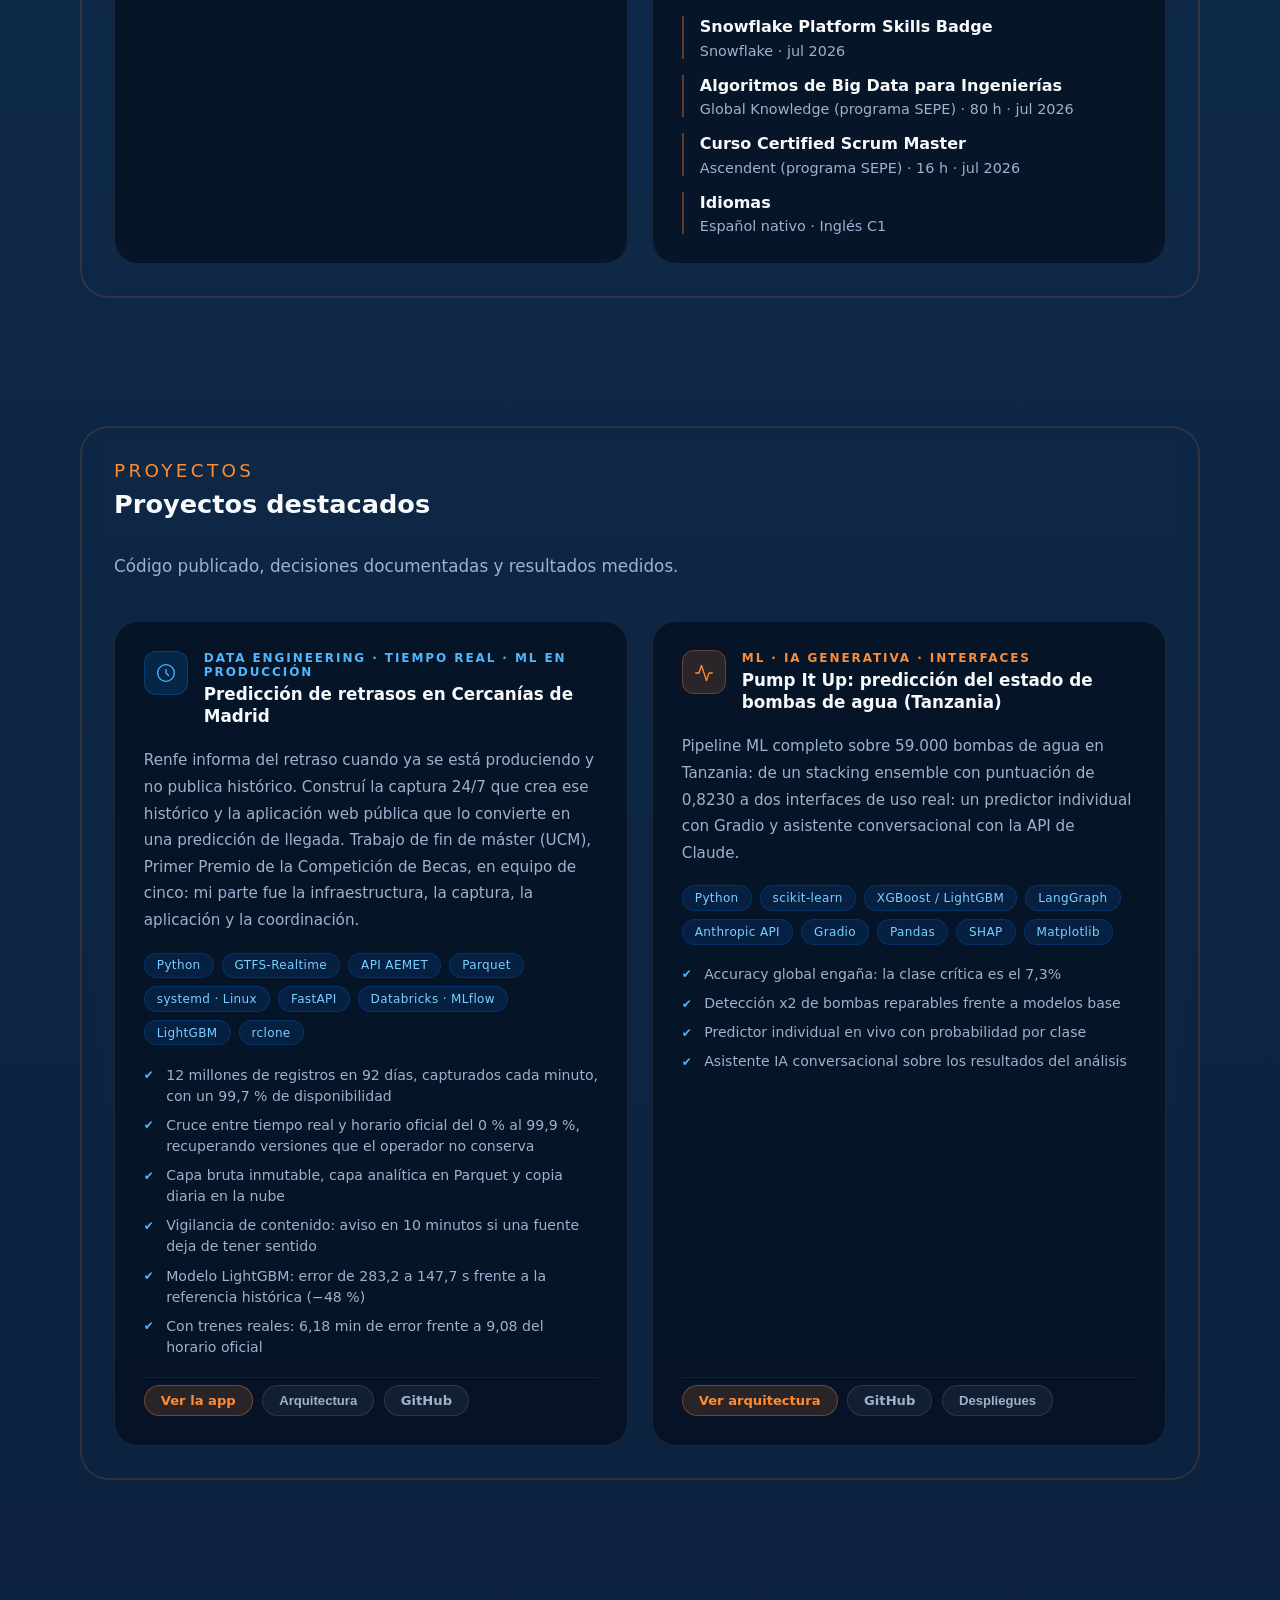
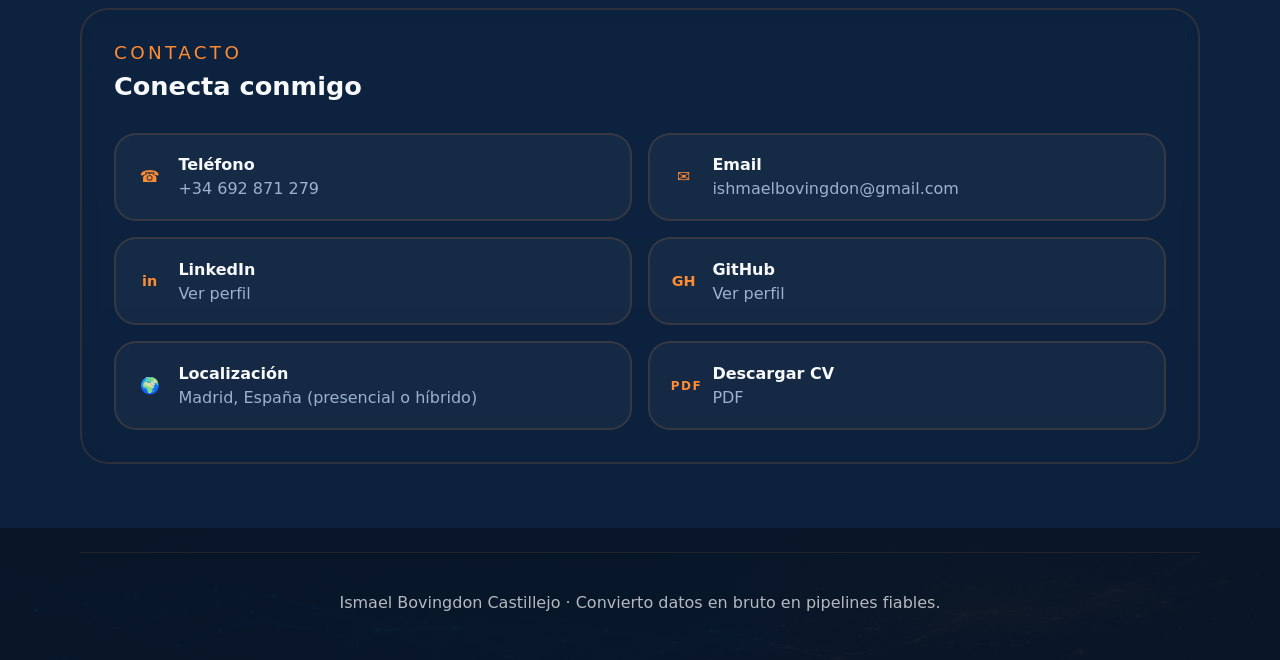
==== commit 928e67de: "Add files via upload" ====
--- a/index.html
+++ b/index.html
@@ -4,7 +4,7 @@
   <meta charset="UTF-8" />
   <meta name="viewport" content="width=device-width, initial-scale=1.0" />
   <title>Ismael Bovingdon Castillejo | Data Engineer</title>
-  <meta name="description" content="Data Engineer junior en Madrid. Más de 4 años de SQL en producción (BBVA), Azure Data Factory, SQL Server y Power BI, y una captura de datos 24/7 premiada con aplicación pública de predicción de retrasos de Cercanías." />
+  <meta name="description" content="Data Engineer en Madrid. 4 años en procesos de datos en producción en banca (BBVA: SQL sobre DB2, Spark), 12 meses con Azure Data Factory, Fabric y Power BI en Babel, y una captura de datos 24/7 premiada con aplicación pública de predicción de retrasos de Cercanías." />
   <link rel="canonical" href="https://i-bovingdon.github.io/DataEngineer.com/" />
   <link rel="alternate" hreflang="es" href="https://i-bovingdon.github.io/DataEngineer.com/" />
   <link rel="alternate" hreflang="en" href="https://i-bovingdon.github.io/DataEngineer.com/index-en.html" />
@@ -14,7 +14,7 @@
   <meta property="og:type" content="website" />
   <meta property="og:url" content="https://i-bovingdon.github.io/DataEngineer.com/" />
   <meta property="og:title" content="Ismael Bovingdon Castillejo | Data Engineer" />
-  <meta property="og:description" content="Data Engineer junior en Madrid. Más de 4 años de SQL en producción (BBVA), Azure Data Factory, SQL Server y Power BI, y una captura de datos 24/7 premiada con aplicación pública de predicción de retrasos de Cercanías." />
+  <meta property="og:description" content="Data Engineer en Madrid. 4 años en procesos de datos en producción en banca (BBVA: SQL sobre DB2, Spark), 12 meses con Azure Data Factory, Fabric y Power BI en Babel, y una captura de datos 24/7 premiada con aplicación pública de predicción de retrasos de Cercanías." />
   <meta property="og:image" content="https://i-bovingdon.github.io/DataEngineer.com/assets/og-image.jpg" />
   <meta property="og:image:width" content="1200" />
   <meta property="og:image:height" content="630" />
@@ -22,95 +22,6 @@
   <meta property="og:locale:alternate" content="en_GB" />
   <meta name="twitter:card" content="summary_large_image" />
   <link rel="stylesheet" href="styles.css" />
-  <style>
-    /* Modal deployment */
-    .modal-overlay {
-      display: none;
-      position: fixed;
-      inset: 0;
-      z-index: 100;
-      background: rgba(4, 17, 39, 0.88);
-      backdrop-filter: blur(8px);
-      -webkit-backdrop-filter: blur(8px);
-      align-items: center;
-      justify-content: center;
-      padding: 1.5rem;
-    }
-    .modal-overlay.open { display: flex; }
-    .modal-box {
-      background: linear-gradient(145deg, #0c1a36, #112846);
-      border: 1px solid rgba(255, 139, 51, 0.28);
-      border-radius: 24px;
-      padding: 2rem;
-      max-width: 860px;
-      width: 100%;
-      max-height: 90vh;
-      overflow-y: auto;
-      position: relative;
-      display: flex;
-      flex-direction: column;
-      gap: 1.4rem;
-    }
-    .modal-close {
-      position: absolute;
-      top: 1.2rem;
-      right: 1.4rem;
-      background: none;
-      border: none;
-      color: var(--muted);
-      font-size: 1.5rem;
-      cursor: pointer;
-      line-height: 1;
-      transition: color 0.2s;
-    }
-    .modal-close:hover { color: var(--accent); }
-    .modal-title {
-      font-size: 1.1rem;
-      font-weight: 700;
-      color: var(--text);
-      padding-right: 2rem;
-    }
-    .modal-subtitle {
-      font-size: 0.85rem;
-      color: var(--accent);
-      letter-spacing: 0.14em;
-      text-transform: uppercase;
-      margin-top: -0.8rem;
-    }
-    .modal-images {
-      display: grid;
-      grid-template-columns: 1fr 1fr;
-      gap: 1rem;
-    }
-    .modal-images img {
-      width: 100%;
-      border-radius: 14px;
-      border: 1px solid rgba(255, 255, 255, 0.08);
-    }
-    .modal-caption {
-      font-size: 0.8rem;
-      color: var(--muted);
-      text-align: center;
-      margin-top: 0.3rem;
-    }
-    .modal-pdf-frame {
-      width: 100%;
-      height: 72vh;
-      border: 1px solid rgba(255, 255, 255, 0.08);
-      border-radius: 14px;
-      background: #0a1730;
-    }
-    .modal-pdf-actions {
-      display: flex;
-      justify-content: center;
-      flex-wrap: wrap;
-      gap: 1rem;
-    }
-    @media (max-width: 600px) {
-      .modal-images { grid-template-columns: 1fr; }
-      .modal-pdf-frame { height: 60vh; }
-    }
-  </style>
   <!-- Google tag (gtag.js) -->
   <script async src="https://www.googletagmanager.com/gtag/js?id=G-GRXR2Z2P9X"></script>
   <script>
@@ -149,11 +60,11 @@
     <section class="hero">
       <div class="container hero-grid">
         <div class="hero-copy">
-          <p class="eyebrow">Data Engineering | Cloud | Business Intelligence </p>
+          <p class="eyebrow">Data Engineering | Spark | Azure | Business Intelligence</p>
           <h2>Construyo pipelines de datos que aguantan en producción</h2>
           <p class="hero-text">
-            Más de 4 años de SQL en producción sobre sistemas financieros de alto volumen en BBVA,
-            y prácticas con Azure Data Factory, SQL Server y Power BI en Babel.
+            4 años procesando datos en producción en banca en BBVA (SQL sobre DB2, Spark con Scala y PySpark)
+            y 12 meses construyendo pipelines en Azure Data Factory y Microsoft Fabric e informes de Power BI en Babel.
             Máster en Data Science por la UCM (2026), con Primer Premio por un TFM con captura de datos 24/7 en producción.
           </p>
           <div class="hero-actions">
@@ -189,9 +100,9 @@
           <h2>Profesional enfocado en datos, cloud y BI</h2>
         </div>
         <div class="about-copy">
-          <p>Empecé en BBVA Technology: más de 4 años de SQL sobre DB2 en sistemas financieros de alto volumen, responsable de la calidad de 3 cadenas batch con impacto contable y con reducciones de hasta un 50 % en el tiempo de ejecución de procesos lentos.</p>
+          <p>Empecé en BBVA Technology: más de 4 años en procesos de datos de alto volumen con SQL sobre DB2 y en Datio, la plataforma big data del banco, donde modificaba jobs de Spark en Scala y PySpark. Fui responsable de la calidad de 3 cadenas batch con impacto contable y reduje hasta un 50 % el tiempo de ejecución de procesos lentos.</p>
           <p>Planifiqué el paso a un sector industrial cursando el Máster en Prevención de Riesgos Laborales en mi último año en el banco. En año y medio llegué a Responsable de Seguridad y Salud, coordinando a más de 20 trabajadores en 4 obras en paralelo para Canal de Isabel II, y justificaba cada decisión con datos e indicadores. Esa costumbre me trajo de vuelta a la tecnología.</p>
-          <p>En septiembre de 2026 terminé el Máster en Data Science, Big Data & Business Analytics de la Universidad Complutense de Madrid, con Primer Premio de la Competición de Becas. En el TFM diseñé y operé una captura 24/7 en un servidor Linux: 12 millones de registros en 92 días con un 99,7 % de disponibilidad, servidos a una aplicación web pública mediante una API REST. En paralelo hice prácticas en Babel con Azure Data Factory, SQL Server y Power BI. Mi formación como ingeniero industrial me aporta una visión sistémica de la arquitectura de datos.</p>
+          <p>En septiembre de 2026 terminé el Máster en Data Science, Big Data & Business Analytics de la Universidad Complutense de Madrid, con Primer Premio de la Competición de Becas. En el TFM diseñé y operé una captura 24/7 en un servidor Linux: 12 millones de registros en 92 días con un 99,7 % de disponibilidad, servidos a una aplicación web pública mediante una API REST. En paralelo trabajé 12 meses en Babel como Data Analyst Junior con Azure Data Factory, Microsoft Fabric, SQL Server, BigQuery y Power BI. Mi formación como ingeniero mecánico me aporta una visión sistémica de la arquitectura de datos.</p>
         </div>
       </div>
     </section>
@@ -204,35 +115,43 @@
         </div>
         <ol class="timeline">
           <li class="timeline-item">
-            <p class="timeline-date">Abr 2026 - Sep 2026</p>
-            <div>
-              <h3 class="timeline-role">Data Analyst Junior, BI y Azure Data Factory (prácticas)</h3>
+            <p class="timeline-date">Oct 2025 - Sep 2026</p>
+            <div>
+              <h3 class="timeline-role">Data Analyst Junior, BI y Azure Data Factory</h3>
               <p class="timeline-org">Babel · Madrid (híbrido)</p>
-              <p class="timeline-desc">De 3 a 6 incidencias diarias de calidad del dato entre SQL Server y Power BI, mantenimiento y mejora de pipelines programados en Azure Data Factory e informes en Power BI con DAX. Detecté una clave de empleado redundante heredada de un sistema obsoleto, que dio origen a un desarrollo para eliminarla.</p>
+              <p class="timeline-desc">Pipelines en Azure Data Factory y Microsoft Fabric, consultas SQL en BigQuery y SQL Server, y modelos e informes de Power BI (DAX, Power Query) para dirección, junta directiva e inversores. Controles de calidad del dato y una media de 5 incidencias diarias de conciliación. Detecté identificadores duplicados de empleado en varias tablas y participé en el diseño y la ejecución de la unificación del modelo, que redujo tiempos de ejecución y consulta. Python a diario con pytest, Git y despliegues CI/CD.</p>
             </div>
           </li>
           <li class="timeline-item">
             <p class="timeline-date">May 2024 - Ago 2025</p>
             <div>
-              <h3 class="timeline-role">Responsable de Seguridad y Salud</h3>
-              <p class="timeline-org">ARPO Empresa Constructora · Madrid</p>
-              <p class="timeline-desc">Más de 20 trabajadores de hasta 4 empresas en 4 obras en paralelo para Canal de Isabel II. Accidentes e incidentes un 30 % menos con protocolos de actuación y comunicación, todas las auditorías externas superadas, y reporting interno y entre stakeholders.</p>
+              <h3 class="timeline-role">Responsable de Seguridad y Salud en obra civil</h3>
+              <p class="timeline-org">ARPO Empresa Constructora · Madrid · cliente Canal de Isabel II</p>
+              <p class="timeline-desc">Más de 20 trabajadores en 4 obras en paralelo y coordinación de hasta 6 empresas simultáneas en la misma obra. Accidentes un 30 % menos con protocolos de actuación y comunicación, el 100 % de inspecciones y auditorías superadas, e informes semanales de indicadores para la coordinación de seguridad, la jefatura de obra y Canal de Isabel II.</p>
             </div>
           </li>
           <li class="timeline-item">
-            <p class="timeline-date">Jun 2022 - Abr 2024</p>
-            <div>
-              <h3 class="timeline-role">Técnico y Supervisor de Seguridad y Salud</h3>
-              <p class="timeline-org">Ibersys Seguridad y Salud, Nidus · Madrid</p>
+            <p class="timeline-date">Feb 2023 - May 2024</p>
+            <div>
+              <h3 class="timeline-role">Técnico Superior en Prevención de Riesgos Laborales</h3>
+              <p class="timeline-org">Ibersys Seguridad y Salud · Madrid</p>
               <p class="timeline-desc">Coordinación de actividades empresariales en proyectos industriales y energéticos, informes estructurados, validación de datos y control documental.</p>
+            </div>
+          </li>
+          <li class="timeline-item">
+            <p class="timeline-date">Jun 2022 - Dic 2022</p>
+            <div>
+              <h3 class="timeline-role">Recurso preventivo</h3>
+              <p class="timeline-org">Nidus · Madrid</p>
+              <p class="timeline-desc">Supervisión de seguridad y salud en obra.</p>
             </div>
           </li>
           <li class="timeline-item">
             <p class="timeline-date">Nov 2017 - Ene 2022</p>
             <div>
-              <h3 class="timeline-role">Desarrollador Backend, sistemas financieros</h3>
+              <h3 class="timeline-role">Desarrollador Mainframe, procesamiento y análisis de datos</h3>
               <p class="timeline-org">BBVA Technology · Madrid</p>
-              <p class="timeline-desc">Calidad de 3 cadenas batch con impacto contable (carga, procesado y conciliación) en factoring, confirming y revolving, con SQL sobre DB2, COBOL, JCL y Control-M. Reduje hasta un 50 % el tiempo de procesos lentos. Incidencias en producción y desarrollos bajo demanda.</p>
+              <p class="timeline-desc">Calidad de 3 cadenas batch con impacto contable (carga, procesado y conciliación) en factoring, confirming y revolving, con SQL sobre DB2, COBOL, JCL y Control-M y millones de registros diarios. En Datio modificaba jobs de Spark en Scala y PySpark y validaba resultados con SQL y Hive. Adapté en 30 días decenas de procesos a las moratorias de la pandemia, con un alcance estimado de 4 millones de clientes, y reduje hasta un 50 % el tiempo de procesos lentos.</p>
             </div>
           </li>
         </ol>
@@ -265,19 +184,26 @@
             <p class="stack-group-label">Uso profesional</p>
             <div class="pce-stack">
               <span>Azure Data Factory</span>
-              <span>SQL Server</span>
-              <span>Power BI · DAX</span>
-              <span>Python</span>
+              <span>Microsoft Fabric</span>
+              <span>SQL Server · T-SQL</span>
+              <span>BigQuery</span>
+              <span>Power BI · DAX · Power Query</span>
+              <span>Python · pandas</span>
+              <span>Apache Spark (Scala, PySpark)</span>
+              <span>Hive</span>
               <span>DB2</span>
-              <span>COBOL</span>
-              <span>JCL</span>
+              <span>MySQL</span>
+              <span>COBOL · JCL</span>
               <span>Control-M</span>
+              <span>Git · GitHub</span>
+              <span>CI/CD · pytest</span>
             </div>
             <p class="stack-group-label">Proyectos y formación</p>
             <div class="pce-stack">
               <span>Databricks</span>
-              <span>Apache Spark (PySpark)</span>
               <span>Snowflake</span>
+              <span>Airflow</span>
+              <span>dbt</span>
               <span>Parquet</span>
               <span>Linux · systemd</span>
               <span>FastAPI</span>
@@ -287,7 +213,6 @@
               <span>LangGraph</span>
               <span>Anthropic API</span>
               <span>Gradio</span>
-              <span>Git · GitHub</span>
             </div>
           </article>
 
@@ -308,14 +233,14 @@
             <ul class="cred-list">
               <li>
                 <p class="cred-title">Máster en Data Science, Big Data &amp; Business Analytics</p>
-                <p class="cred-meta">Universidad Complutense de Madrid · 2025 - 2026</p>
+                <p class="cred-meta">Universidad Complutense de Madrid · 2025 - 2026 · Nota 9,7</p>
               </li>
               <li>
                 <p class="cred-title">Máster en Prevención de Riesgos Laborales</p>
                 <p class="cred-meta">Universidad Francisco de Vitoria · 2021 - 2022 · Tres especialidades</p>
               </li>
               <li>
-                <p class="cred-title">Grado en Ingeniería Mecánica Industrial</p>
+                <p class="cred-title">Grado en Ingeniería Mecánica</p>
                 <p class="cred-meta">Universidad de Huelva · 2011 - 2017</p>
               </li>
               <li>
@@ -335,8 +260,12 @@
                 <p class="cred-meta">Global Knowledge (programa SEPE) · 80 h · jul 2026</p>
               </li>
               <li>
+                <p class="cred-title">Curso Certified Scrum Master</p>
+                <p class="cred-meta">Ascendent (programa SEPE) · 16 h · jul 2026</p>
+              </li>
+              <li>
                 <p class="cred-title">Idiomas</p>
-                <p class="cred-meta">Español nativo · Inglés B2, lectura y escritura técnica fluidas</p>
+                <p class="cred-meta">Español nativo · Inglés C1</p>
               </li>
             </ul>
           </article>
--- a/styles.css
+++ b/styles.css
@@ -958,3 +958,93 @@
     gap: 0.3rem;
   }
 }
+
+/* ===== Modales (movido desde el <style> inline de los HTML) ===== */
+  /* Modal deployment */
+  .modal-overlay {
+    display: none;
+    position: fixed;
+    inset: 0;
+    z-index: 100;
+    background: rgba(4, 17, 39, 0.88);
+    backdrop-filter: blur(8px);
+    -webkit-backdrop-filter: blur(8px);
+    align-items: center;
+    justify-content: center;
+    padding: 1.5rem;
+  }
+  .modal-overlay.open { display: flex; }
+  .modal-box {
+    background: linear-gradient(145deg, #0c1a36, #112846);
+    border: 1px solid rgba(255, 139, 51, 0.28);
+    border-radius: 24px;
+    padding: 2rem;
+    max-width: 860px;
+    width: 100%;
+    max-height: 90vh;
+    overflow-y: auto;
+    position: relative;
+    display: flex;
+    flex-direction: column;
+    gap: 1.4rem;
+  }
+  .modal-close {
+    position: absolute;
+    top: 1.2rem;
+    right: 1.4rem;
+    background: none;
+    border: none;
+    color: var(--muted);
+    font-size: 1.5rem;
+    cursor: pointer;
+    line-height: 1;
+    transition: color 0.2s;
+  }
+  .modal-close:hover { color: var(--accent); }
+  .modal-title {
+    font-size: 1.1rem;
+    font-weight: 700;
+    color: var(--text);
+    padding-right: 2rem;
+  }
+  .modal-subtitle {
+    font-size: 0.85rem;
+    color: var(--accent);
+    letter-spacing: 0.14em;
+    text-transform: uppercase;
+    margin-top: -0.8rem;
+  }
+  .modal-images {
+    display: grid;
+    grid-template-columns: 1fr 1fr;
+    gap: 1rem;
+  }
+  .modal-images img {
+    width: 100%;
+    border-radius: 14px;
+    border: 1px solid rgba(255, 255, 255, 0.08);
+  }
+  .modal-caption {
+    font-size: 0.8rem;
+    color: var(--muted);
+    text-align: center;
+    margin-top: 0.3rem;
+  }
+  .modal-pdf-frame {
+    width: 100%;
+    height: 72vh;
+    border: 1px solid rgba(255, 255, 255, 0.08);
+    border-radius: 14px;
+    background: #0a1730;
+  }
+  .modal-pdf-actions {
+    display: flex;
+    justify-content: center;
+    flex-wrap: wrap;
+    gap: 1rem;
+  }
+  @media (max-width: 600px) {
+    .modal-images { grid-template-columns: 1fr; }
+    .modal-pdf-frame { height: 60vh; }
+  }
+
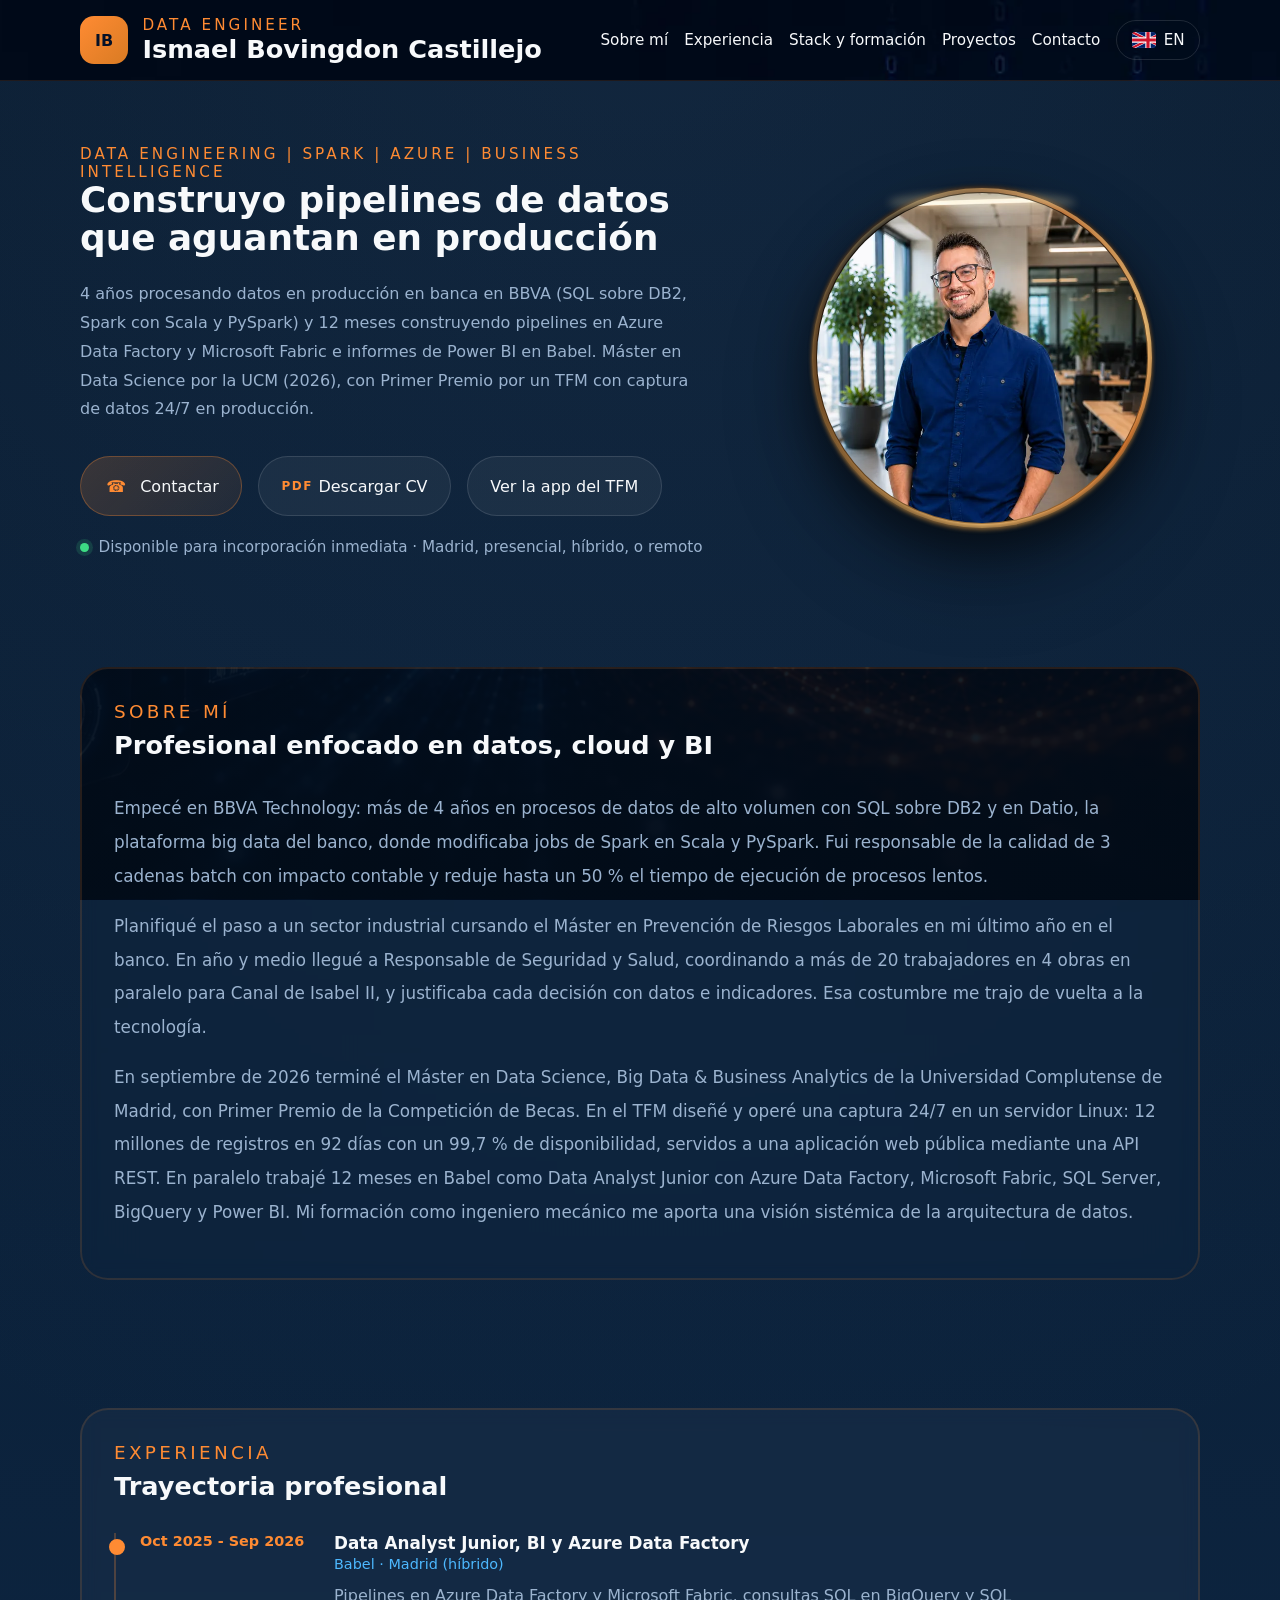
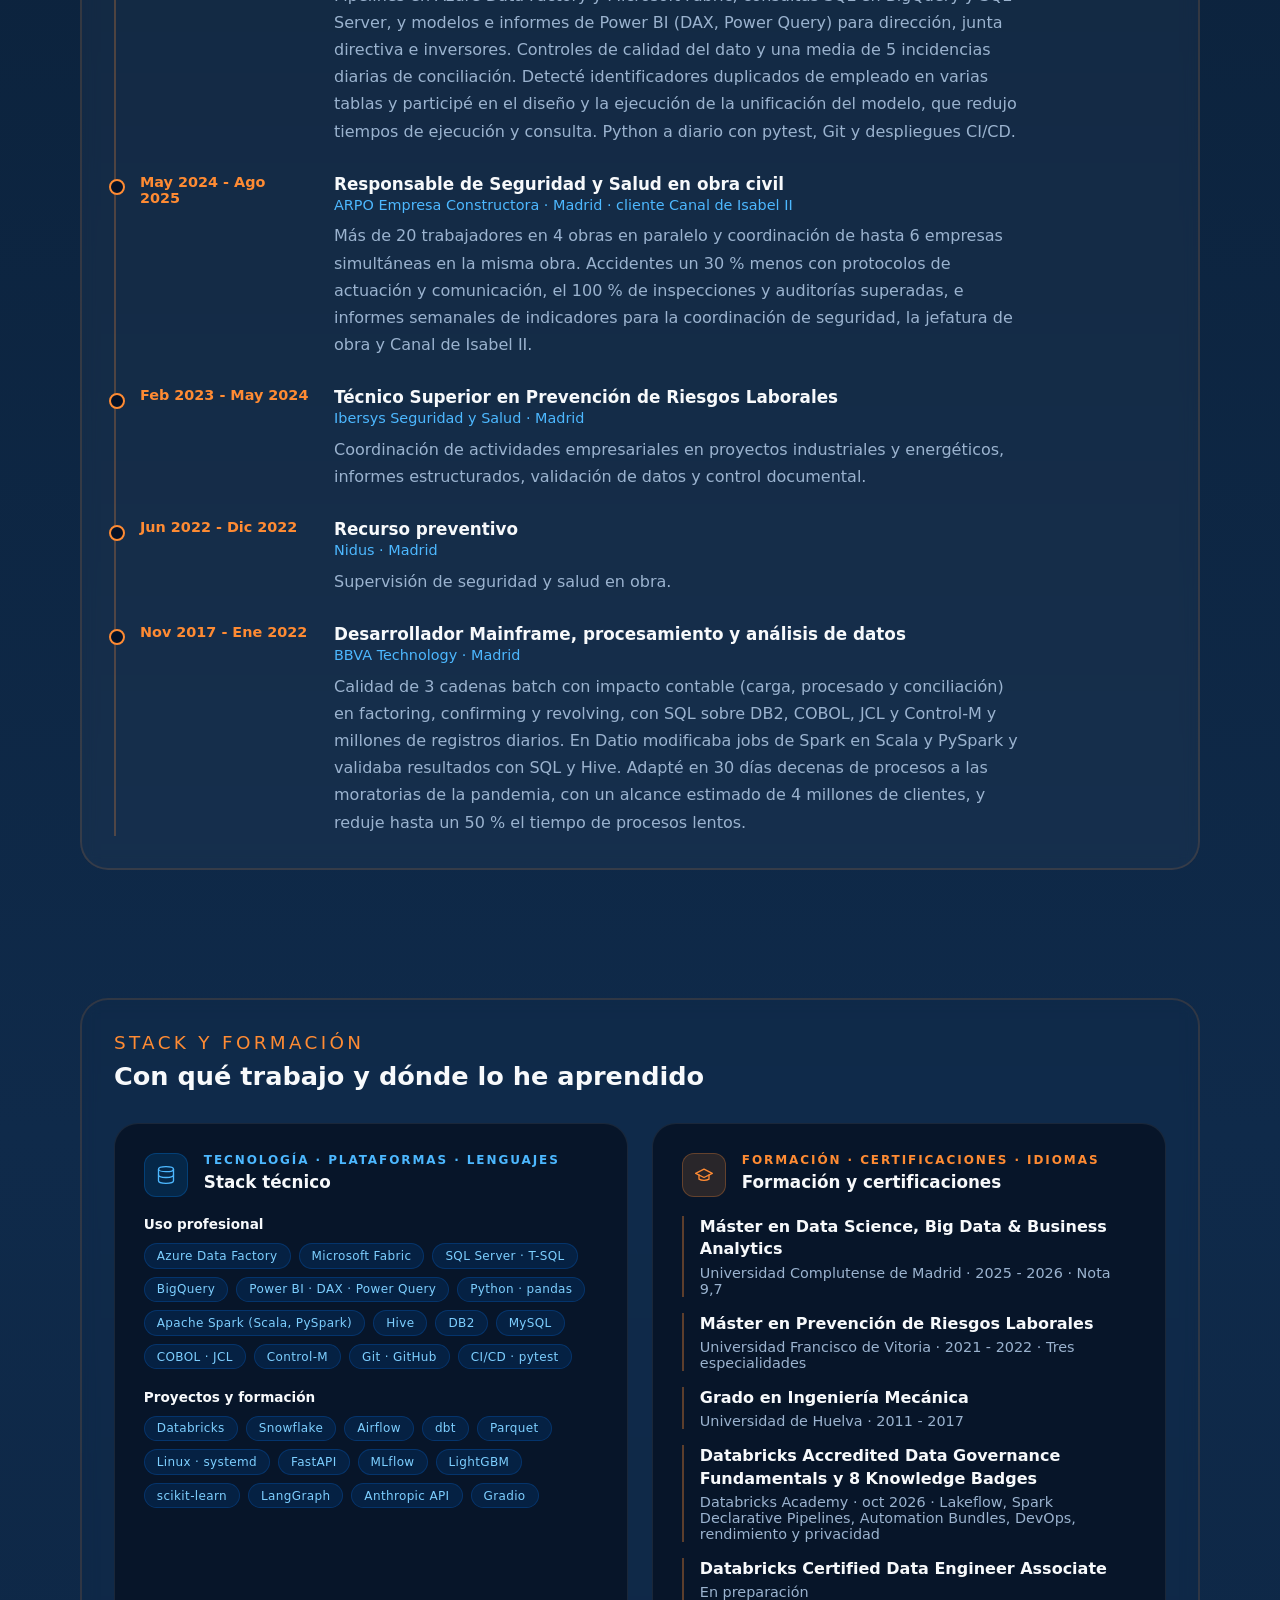
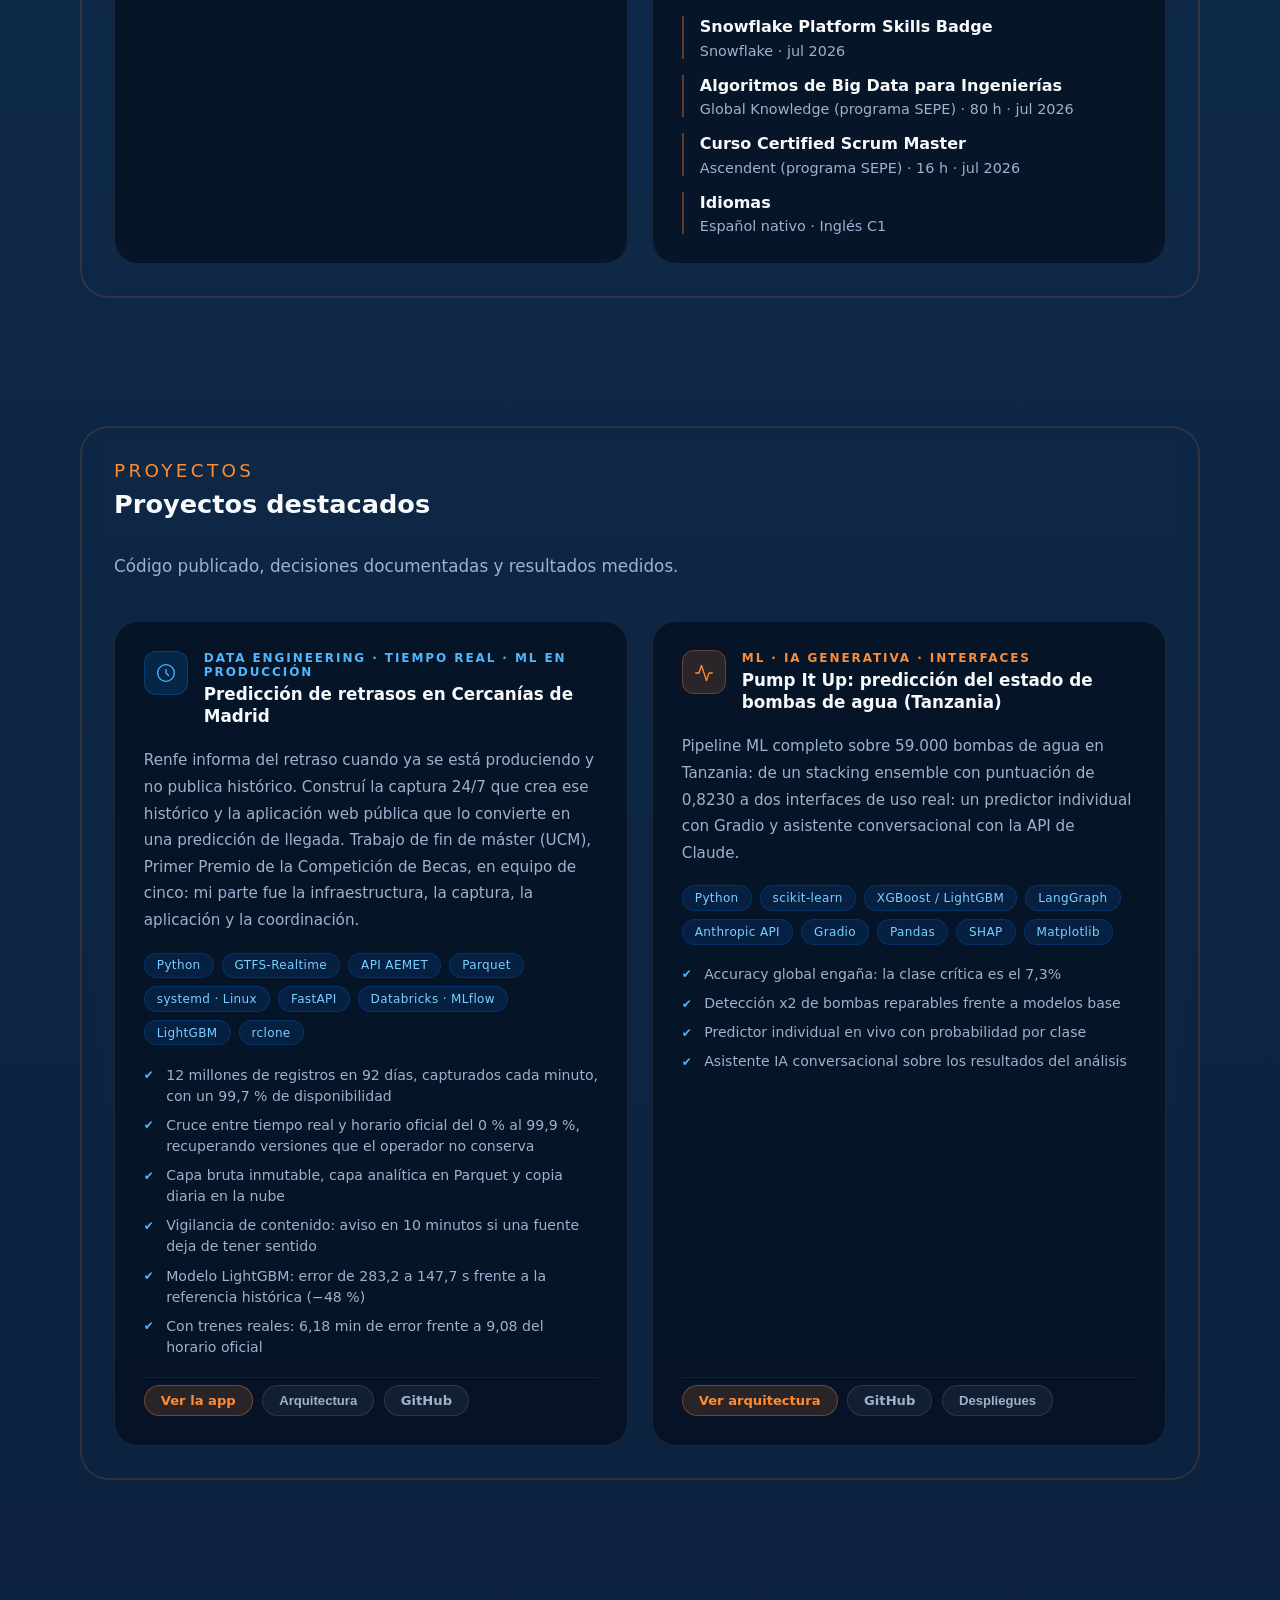
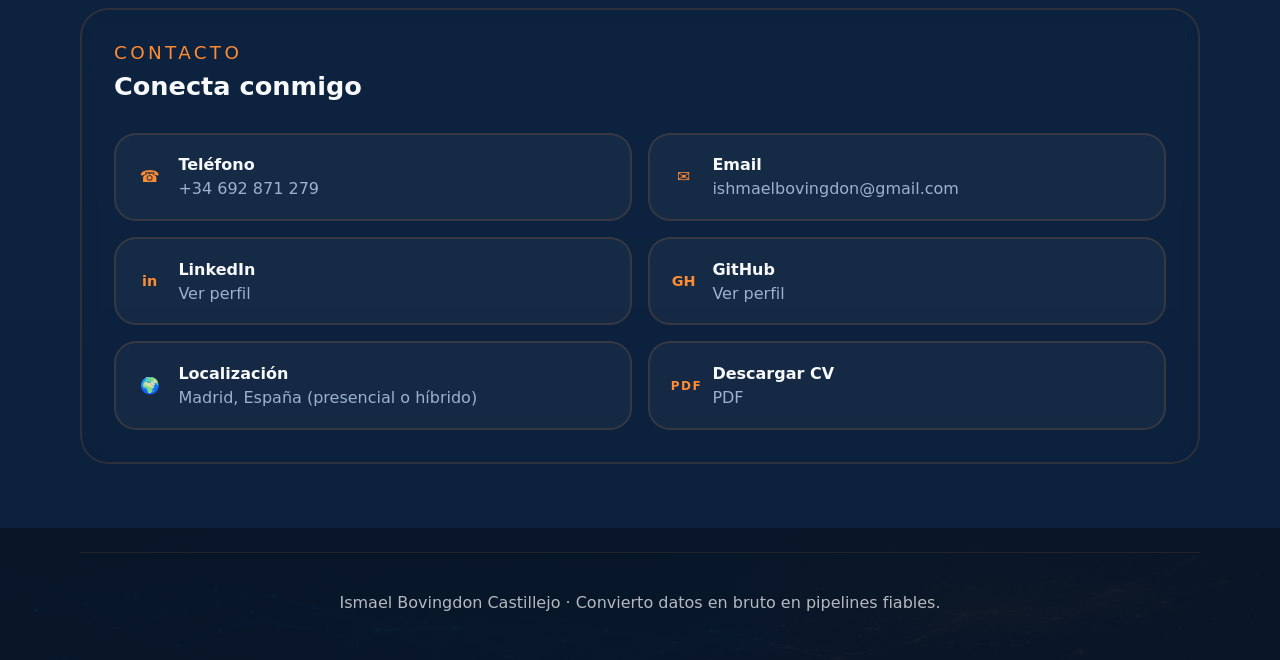
==== commit 6a344d4e: "Update job availability note to include remote option" ====
--- a/index.html
+++ b/index.html
@@ -80,7 +80,7 @@
               Ver la app del TFM
             </a>
           </div>
-          <p class="hero-note"><span class="hero-dot" aria-hidden="true"></span>Disponible para incorporación inmediata · Madrid, presencial o híbrido</p>
+          <p class="hero-note"><span class="hero-dot" aria-hidden="true"></span>Disponible para incorporación inmediata · Madrid, presencial, híbrido, o remoto</p>
         </div>
 
         <div class="hero-visual">
